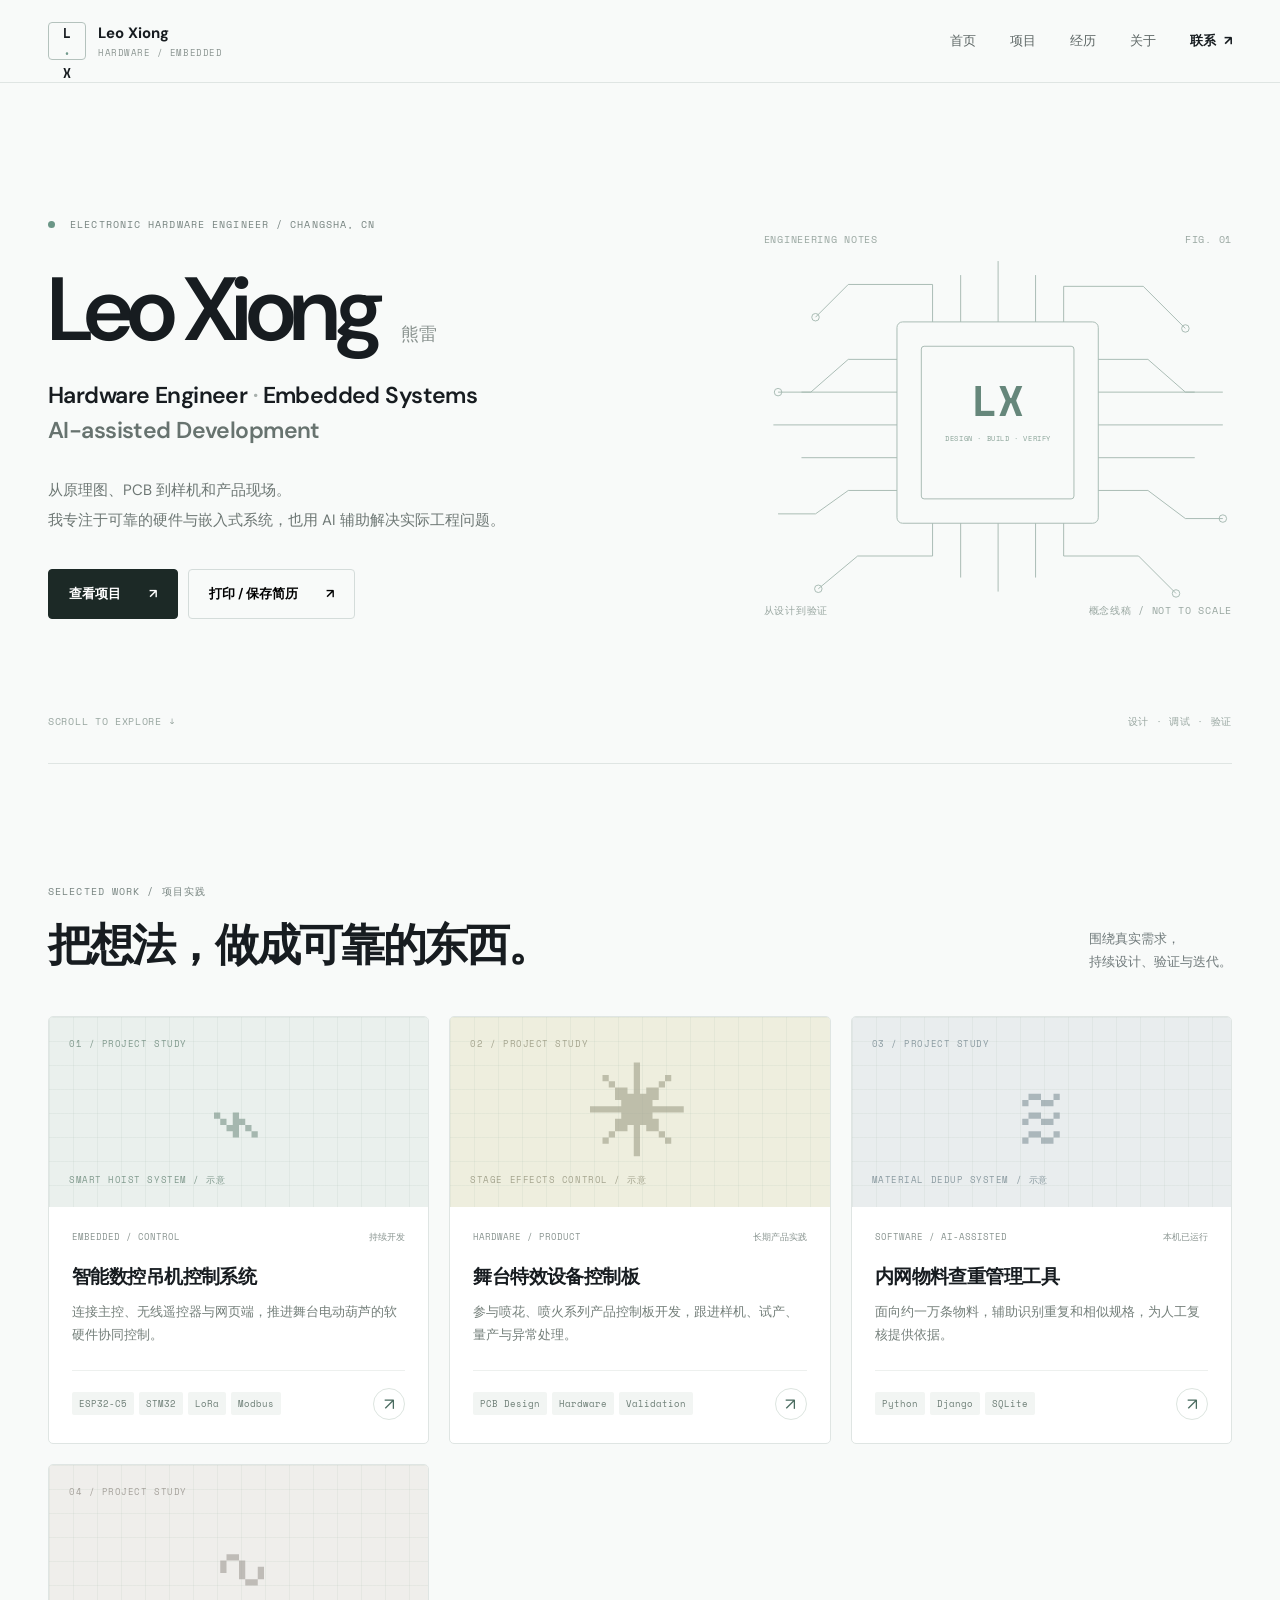
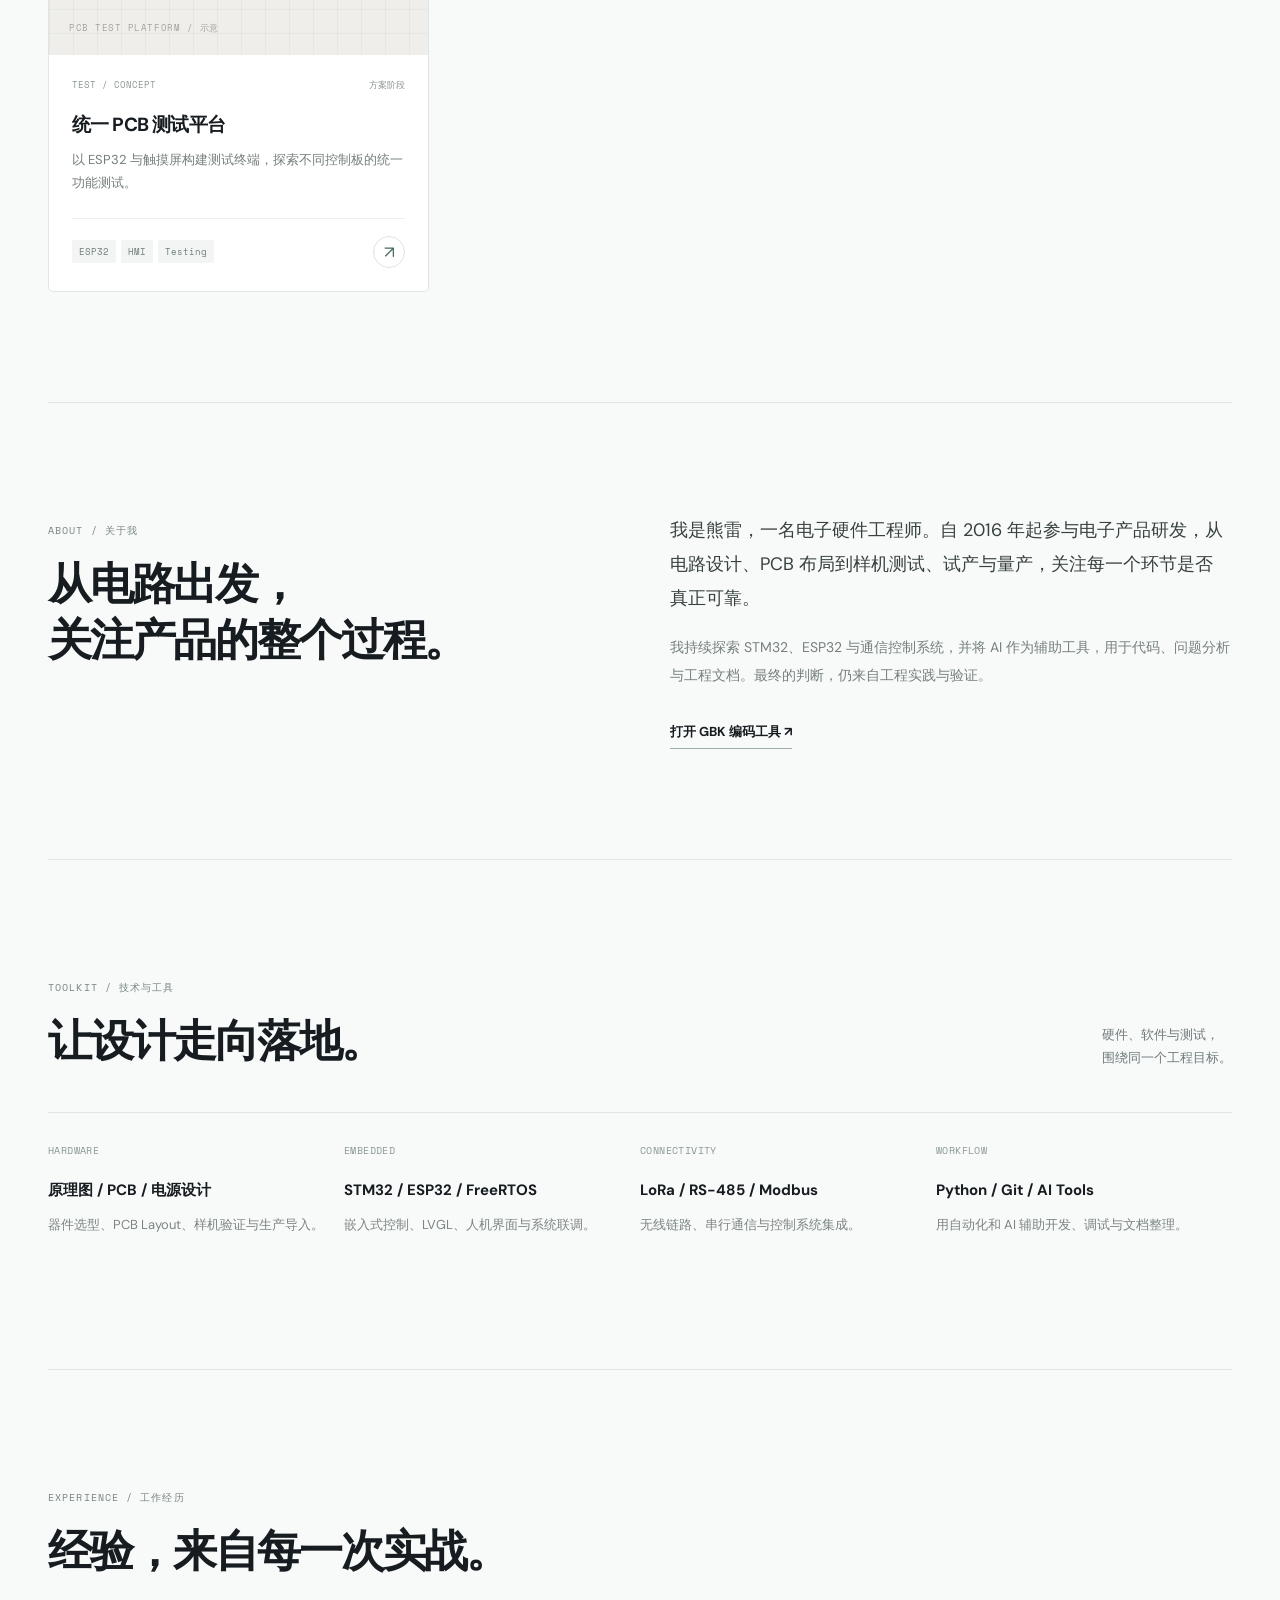
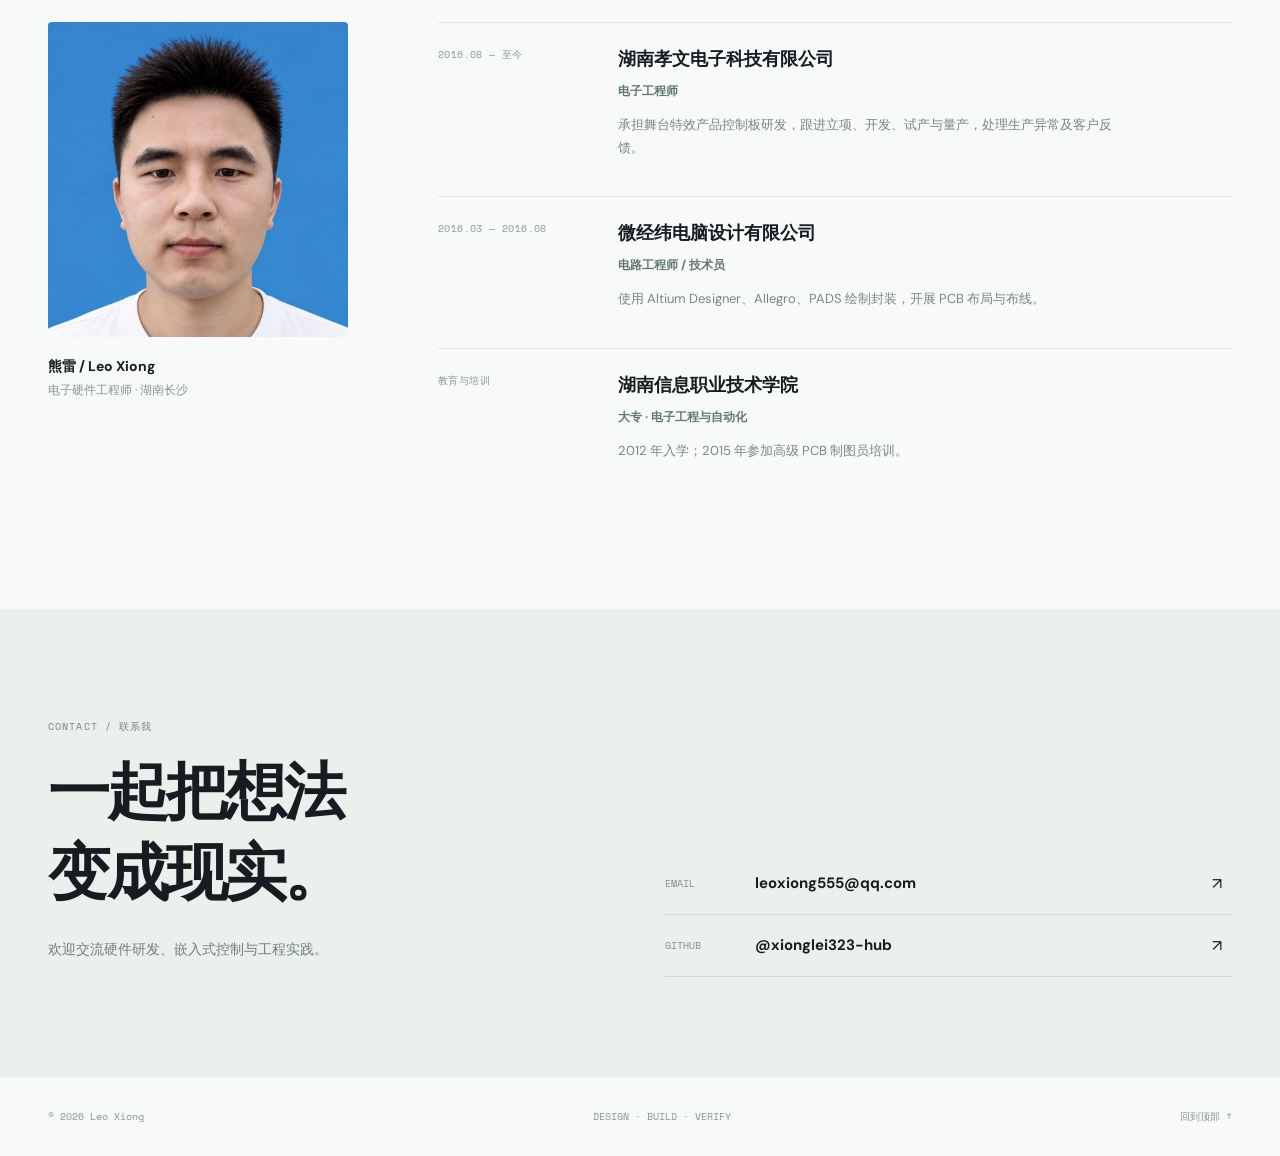
==== index.html @ 69bbe5d4 "Add files via upload 个人主页V2版" ====
<!doctype html>
<html lang="zh-CN"><head><meta charset="utf-8"><meta name="viewport" content="width=device-width, initial-scale=1"><meta name="description" content="熊雷 Leo Xiong，电子硬件与嵌入式工程师的个人主页。"><link rel="icon" href="assets/favicon.svg"><link rel="stylesheet" href="assets/style.css"><script src="assets/data.js" defer></script><script src="assets/app.js" defer></script><title>Leo Xiong · Hardware & Embedded</title></head>
<body><a class="skip" href="#main">跳到主要内容</a>
<header class="header"><div class="wrap header-inner"><a href="#home" class="brand"><span class="brand-mark">L<span>·</span>X</span><span>Leo Xiong<small>HARDWARE / EMBEDDED</small></span></a><button class="menu-toggle" aria-expanded="false" aria-controls="nav">菜单 <span>☰</span></button><nav id="nav" aria-label="主导航"><a href="#home">首页</a><a href="#projects">项目</a><a href="#experience">经历</a><a href="#about">关于</a><a href="#contact">联系 <span>↗</span></a></nav></div></header>
<main id="main"><section id="home" class="hero wrap"><div class="hero-copy"><div class="eyebrow"><span class="dot"></span> ELECTRONIC HARDWARE ENGINEER <span class="hero-location"> / CHANGSHA, CN</span></div><h1>Leo Xiong<span class="name-cn">熊雷</span></h1><p class="role">Hardware Engineer <span>·</span> Embedded Systems<br><span class="role-light">AI-assisted Development</span></p><p class="intro">从原理图、PCB 到样机和产品现场。<br>我专注于可靠的硬件与嵌入式系统，也用 AI 辅助解决实际工程问题。</p><div class="actions"><a class="button dark" href="#projects">查看项目 <span>↗</span></a><button class="button light" onclick="window.print()">打印 / 保存简历 <span>↗</span></button></div></div><div class="hero-art" aria-label="电路板工程线稿示意"><div class="art-label"><span>ENGINEERING NOTES</span><span>FIG. 01</span></div><svg viewBox="0 0 500 380" role="img" aria-label="芯片和电路走线的线稿"><g fill="none" stroke="currentColor" stroke-width="1"><rect x="142" y="80" width="215" height="215" rx="6"/><rect x="168" y="106" width="163" height="163" rx="3"/><path d="M180 80V40H90L55 75 M210 80V30 M250 80V15 M290 80V30 M320 80V42H405L450 87 M180 295V330H100L58 365 M210 295V353 M250 295V368 M290 295V353 M320 295V330H400L440 370 M142 120H90L50 155H15 M142 155H40 M142 190H10 M142 225H40 M142 260H90L55 285H15 M357 120H410L450 155H490 M357 155H460 M357 190H490 M357 225H460 M357 260H410L450 290H490"/><circle cx="55" cy="75" r="4"/><circle cx="450" cy="87" r="4"/><circle cx="58" cy="365" r="4"/><circle cx="440" cy="370" r="4"/><circle cx="15" cy="155" r="4"/><circle cx="490" cy="290" r="4"/></g><text x="250" y="181" text-anchor="middle" class="svg-title">LX</text><text x="250" y="207" text-anchor="middle" class="svg-sub">DESIGN · BUILD · VERIFY</text></svg><div class="art-caption"><span>从设计到验证</span><span>概念线稿 / NOT TO SCALE</span></div></div><div class="hero-foot"><span>SCROLL TO EXPLORE ↓</span><span>设计 · 调试 · 验证</span></div></section>
<div class="wrap"><section id="projects" class="section"><div class="section-top"><div><p class="eyebrow">SELECTED WORK / 项目实践</p><h2>把想法，做成可靠的东西。</h2></div><p>围绕真实需求，<br>持续设计、验证与迭代。</p></div><div id="projects-grid" class="projects-grid"></div></section>
<section id="about" class="section about"><div><p class="eyebrow">ABOUT / 关于我</p><h2>从电路出发，<br>关注产品的整个过程。</h2></div><div class="about-copy"><p class="lead">我是熊雷，一名电子硬件工程师。自 2016 年起参与电子产品研发，从电路设计、PCB 布局到样机测试、试产与量产，关注每一个环节是否真正可靠。</p><p>我持续探索 STM32、ESP32 与通信控制系统，并将 AI 作为辅助工具，用于代码、问题分析与工程文档。最终的判断，仍来自工程实践与验证。</p><a href="tools/gbk/" class="text-link">打开 GBK 编码工具 <span>↗</span></a></div></section>
<section class="section skills"><div class="section-top"><div><p class="eyebrow">TOOLKIT / 技术与工具</p><h2>让设计走向落地。</h2></div><p>硬件、软件与测试，<br>围绕同一个工程目标。</p></div><div id="skills-list" class="skills-list"></div></section>
<section id="experience" class="section experience"><div class="section-top"><div><p class="eyebrow">EXPERIENCE / 工作经历</p><h2>经验，来自每一次实战。</h2></div></div><div class="experience-layout"><div class="portrait"><img src="assets/leo-xiong.jpg" alt="熊雷的个人照片" loading="lazy"><div><strong>熊雷 / Leo Xiong</strong><span>电子硬件工程师 · 湖南长沙</span></div></div><div id="timeline" class="timeline"></div></div></section></div>
<section id="contact" class="contact"><div class="wrap contact-inner"><div><p class="eyebrow">CONTACT / 联系我</p><h2>一起把想法<br>变成现实。</h2><p>欢迎交流硬件研发、嵌入式控制与工程实践。</p></div><div class="contact-links"><a href="mailto:leoxiong555@qq.com"><span>EMAIL</span><strong>leoxiong555@qq.com</strong><b>↗</b></a><a href="https://github.com/xionglei323-hub"><span>GITHUB</span><strong>@xionglei323-hub</strong><b>↗</b></a></div></div></section></main><footer class="wrap footer"><span>© <span id="year">2026</span> Leo Xiong</span><span>DESIGN · BUILD · VERIFY</span><a href="#home">回到顶部 ↑</a></footer>
<dialog id="project-dialog" aria-labelledby="dialog-title"><div class="dialog-head"><span class="eyebrow">PROJECT NOTES / 项目笔记</span><button id="close-dialog" aria-label="关闭项目详情">×</button></div><h2 id="dialog-title"></h2><p id="dialog-meta"></p><div id="dialog-content"></div><a href="#contact" id="dialog-contact" class="text-link">联系我交流 ↗</a></dialog></body></html>
---- assets/style.css ----
@import url('https://fonts.googleapis.com/css2?family=DM+Sans:wght@400;500;600;700&family=Space+Mono:wght@400;700&display=swap');
:root{--ink:#171c20;--muted:#707a7b;--line:#dfe5e3;--paper:#f8faf9;--accent:#476c64;--sans:'DM Sans','Microsoft YaHei',sans-serif;--mono:'Space Mono',monospace}*{box-sizing:border-box}html{scroll-behavior:smooth;scroll-padding-top:90px}body{margin:0;background:var(--paper);color:var(--ink);font-family:var(--sans);-webkit-font-smoothing:antialiased}a{color:inherit;text-decoration:none}button{font:inherit;cursor:pointer}button:focus-visible,a:focus-visible{outline:3px solid #779f93;outline-offset:4px}.wrap{width:min(1280px,calc(100% - 96px));margin:auto}.skip{position:absolute;top:-100px;background:#111;color:white;padding:12px;z-index:20}.skip:focus{top:0}.header{position:sticky;top:0;z-index:10;background:rgba(248,250,249,.92);backdrop-filter:blur(16px);border-bottom:1px solid var(--line)}.header-inner{height:82px;display:flex;align-items:center;justify-content:space-between}.brand{display:flex;gap:12px;align-items:center;font-size:15px;font-weight:700}.brand-mark{display:grid;place-items:center;width:38px;height:38px;border:1px solid #b4c2bd;border-radius:4px;font:700 13px var(--mono)}.brand-mark span{color:#729a8d}.brand small{display:block;color:#8c9692;font:9px var(--mono);letter-spacing:.06em;margin-top:3px}nav{display:flex;align-items:center;gap:34px;font-size:13px;color:#5e6766}nav a:hover,.text-link:hover{color:var(--accent)}nav a:last-child{color:var(--ink);font-weight:700}nav a span{margin-left:5px}.menu-toggle{display:none}.hero{min-height:680px;display:grid;grid-template-columns:1.15fr .85fr;align-items:center;position:relative;padding:100px 0 110px}.eyebrow{font:10px var(--mono);letter-spacing:.11em;color:#778480}.dot{display:inline-block;width:7px;height:7px;border-radius:100%;background:#6b9687;margin-right:8px}.hero h1{font-size:clamp(58px,7vw,102px);line-height:1;letter-spacing:-.065em;margin:33px 0 23px;font-weight:600}.name-cn{font-size:18px;letter-spacing:0;margin-left:22px;color:#89928f;font-weight:400}.role{font-size:clamp(17px,1.8vw,23px);line-height:1.55;font-weight:600;letter-spacing:-.025em}.role span{color:#a8b0ad}.role .role-light{color:#67736f}.intro{font-size:15px;line-height:2;color:#6d7774;margin:26px 0 34px}.actions{display:flex;gap:10px}.button{height:50px;border:1px solid #d4dcda;border-radius:4px;padding:0 20px;display:inline-flex;align-items:center;gap:28px;font-weight:600;font-size:13px;background:transparent;transition:transform .2s}.button:hover{transform:translateY(-2px)}.button.dark{background:#1c2926;color:#fff;border-color:#1c2926}.hero-art{color:#a6b9b1;padding:24px 0 10px 35px}.hero-art svg{width:100%;display:block}.svg-title{font:700 45px var(--mono);fill:#66877b}.svg-sub{font:8px var(--mono);fill:#8da69b;letter-spacing:.08em}.art-label,.art-caption,.hero-foot{display:flex;justify-content:space-between;font:10px var(--mono);color:#98a6a0;letter-spacing:.07em}.hero-foot{position:absolute;bottom:34px;left:0;right:0}.section{padding:110px 0;border-top:1px solid var(--line)}.section-top{display:flex;justify-content:space-between;align-items:end;margin-bottom:42px}.section-top>p{font-size:13px;line-height:1.8;color:var(--muted);margin:0}h2{font-size:clamp(30px,3.4vw,44px);line-height:1.3;letter-spacing:-.05em;margin:18px 0 0;font-weight:600}.projects-grid{display:grid;grid-template-columns:repeat(3,1fr);gap:20px}.project{border:1px solid var(--line);background:#fff;border-radius:5px;overflow:hidden;transition:transform .2s,border-color .2s}.project:hover{transform:translateY(-4px);border-color:#aabdb5}.project-visual{height:190px;background:#eaf0ed;position:relative;padding:20px;color:#819a8e;overflow:hidden}.project-visual:before{content:'';position:absolute;inset:0;background-image:linear-gradient(#afc2b529 1px,transparent 1px),linear-gradient(90deg,#afc2b529 1px,transparent 1px);background-size:24px 24px}.project-visual.stage{background:#eeeede;color:#a5a58f}.project-visual.software{background:#e9edee;color:#8b9ba1}.project-visual.testing{background:#efeeeb;color:#a6a29c}.visual-index,.visual-type{position:absolute;font:9px var(--mono);letter-spacing:.06em}.visual-type{bottom:20px}.visual-symbol{position:absolute;inset:0;display:grid;place-items:center;font:100px var(--mono);opacity:.65}.project-info{padding:23px}.project-meta{display:flex;justify-content:space-between;gap:10px;color:#8a9591;font:9px var(--mono)}.project h3{font-size:19px;letter-spacing:-.03em;margin:20px 0 10px}.project p{font-size:13px;color:#747f7a;line-height:1.8;min-height:48px;margin:0}.project-bottom{border-top:1px solid #edf0ee;margin-top:22px;padding-top:17px;display:flex;justify-content:space-between;align-items:center}.tags{display:flex;flex-wrap:wrap;gap:5px}.tags span{font:9px var(--mono);padding:5px 7px;background:#f2f5f3;color:#6d7e76;border-radius:2px}.project-open{border:1px solid #dde5e0;background:#fff;width:32px;height:32px;border-radius:50%;font-size:17px;color:#4a6b5f}.about{display:grid;grid-template-columns:1fr 1fr;gap:60px}.about-copy{max-width:560px}.about-copy p{font-size:14px;line-height:2;color:#75807b}.about-copy .lead{font-size:18px;line-height:1.9;color:#37413d;margin-top:0}.text-link{display:inline-block;margin-top:20px;font-weight:700;font-size:13px;border-bottom:1px solid #9db0a6;padding-bottom:7px}.skills-list{display:grid;grid-template-columns:repeat(4,1fr);border-top:1px solid var(--line)}.skills-list article{padding:25px 20px 10px 0}.skills-list article>span,.timeline article>span{font:10px var(--mono);color:#8a9990;letter-spacing:.04em}.skills-list h3{font-size:15px;margin:21px 0 12px}.skills-list p,.timeline p{font-size:13px;line-height:1.8;color:#7b8581}.experience-layout{display:grid;grid-template-columns:300px 1fr;gap:90px}.portrait img{width:100%;aspect-ratio:4/4.2;object-fit:cover;object-position:center 25%;filter:saturate(.7);border-radius:4px}.portrait div{padding-top:15px;display:flex;flex-direction:column;gap:6px}.portrait strong{font-size:14px}.portrait span{font-size:12px;color:#89938f}.timeline article{display:grid;grid-template-columns:160px 1fr;gap:20px;border-top:1px solid var(--line);padding:24px 0}.timeline h3{margin:0 0 8px;font-size:18px}.timeline strong{font-size:12px;color:#62796d}.timeline p{max-width:500px}.contact{background:#eaf0ec;padding:100px 0}.contact-inner{display:grid;grid-template-columns:1fr 1fr;align-items:end;gap:50px}.contact h2{font-size:clamp(42px,5vw,62px)}.contact p:not(.eyebrow){color:#728079;font-size:14px;line-height:1.8;margin-top:24px}.contact-links a{padding:20px 0;border-bottom:1px solid #cddbd3;display:grid;grid-template-columns:90px 1fr 20px;align-items:center}.contact-links span{font:10px var(--mono);color:#81938a}.contact-links strong{font-size:15px}.contact-links b{font-weight:400}.footer{display:flex;justify-content:space-between;gap:20px;padding:32px 0;color:#89948f;font:10px var(--mono)}dialog{width:min(560px,calc(100% - 32px));max-height:85vh;border:1px solid var(--line);border-radius:5px;padding:35px;background:#f8faf9;color:var(--ink)}dialog::backdrop{background:#12201bcc}dialog h2{font-size:30px}dialog h3{font-size:15px;margin:28px 0 8px}dialog p{color:#6c7772;font-size:14px;line-height:1.9}dialog #dialog-meta{font:11px var(--mono);margin-top:12px}.dialog-head{display:flex;justify-content:space-between;align-items:center}.dialog-head button{background:none;border:0;font-size:30px;color:#738079}
@media(max-width:900px){.wrap{width:calc(100% - 56px)}.projects-grid{grid-template-columns:repeat(2,1fr)}.hero{min-height:600px}.skills-list{grid-template-columns:repeat(2,1fr)}.experience-layout{grid-template-columns:230px 1fr;gap:45px}.timeline article{grid-template-columns:1fr;gap:10px}}
@media(max-width:600px){.wrap{width:calc(100% - 36px)}.header-inner{height:68px}.menu-toggle{display:block;border:0;background:none;font-size:12px;color:#4f5f58}.menu-toggle span{margin-left:7px;font-size:18px}nav{display:none;position:absolute;top:68px;left:0;right:0;background:#f8faf9;padding:12px 18px 22px;border-bottom:1px solid var(--line);flex-direction:column;align-items:stretch;gap:0}nav.open{display:flex}nav a{padding:13px 0;border-bottom:1px solid #e9eeeb}.hero{display:flex;flex-direction:column;align-items:stretch;min-height:0;padding:74px 0 75px}.hero h1{font-size:59px;margin-top:25px}.name-cn{font-size:16px;margin-left:12px}.hero-location{display:none}.role{font-size:16px}.intro{font-size:14px}.hero-art{width:76%;margin:30px auto 0;padding:0}.hero-foot{bottom:24px;font-size:8px}.section{padding:75px 0}.section-top{display:block;margin-bottom:30px}.section-top>p{margin-top:16px}.projects-grid{grid-template-columns:1fr;gap:14px}.project-visual{height:180px}.about{grid-template-columns:1fr;gap:25px}.about-copy .lead{font-size:16px}.skills-list{gap:0 18px}.skills-list h3{line-height:1.5}.experience-layout{grid-template-columns:1fr;gap:35px}.portrait{display:flex;gap:18px;align-items:center}.portrait img{width:96px;height:112px;aspect-ratio:auto}.portrait div{padding:0}.timeline article{grid-template-columns:1fr}.contact{padding:75px 0}.contact-inner{grid-template-columns:1fr;gap:25px}.contact-links a{grid-template-columns:70px 1fr 20px}.contact-links strong{font-size:13px}.footer{font-size:9px}.footer span:nth-child(2){display:none}}
@media(prefers-reduced-motion:reduce){*,*:before,*:after{scroll-behavior:auto!important;transition:none!important}}
@media print{.header,.hero-art,.hero-foot,.actions,.project-open,.contact-links b,.footer a{display:none!important}.wrap{width:100%}.hero{display:block;min-height:0;padding:20px 0}.section{padding:25px 0}.projects-grid{grid-template-columns:repeat(2,1fr)}.project,.timeline article{break-inside:avoid}.project-visual{height:70px}.visual-symbol{font-size:40px}.contact{padding:25px 0}.experience-layout{gap:20px}.portrait img{max-width:130px}.contact-inner{display:block}}
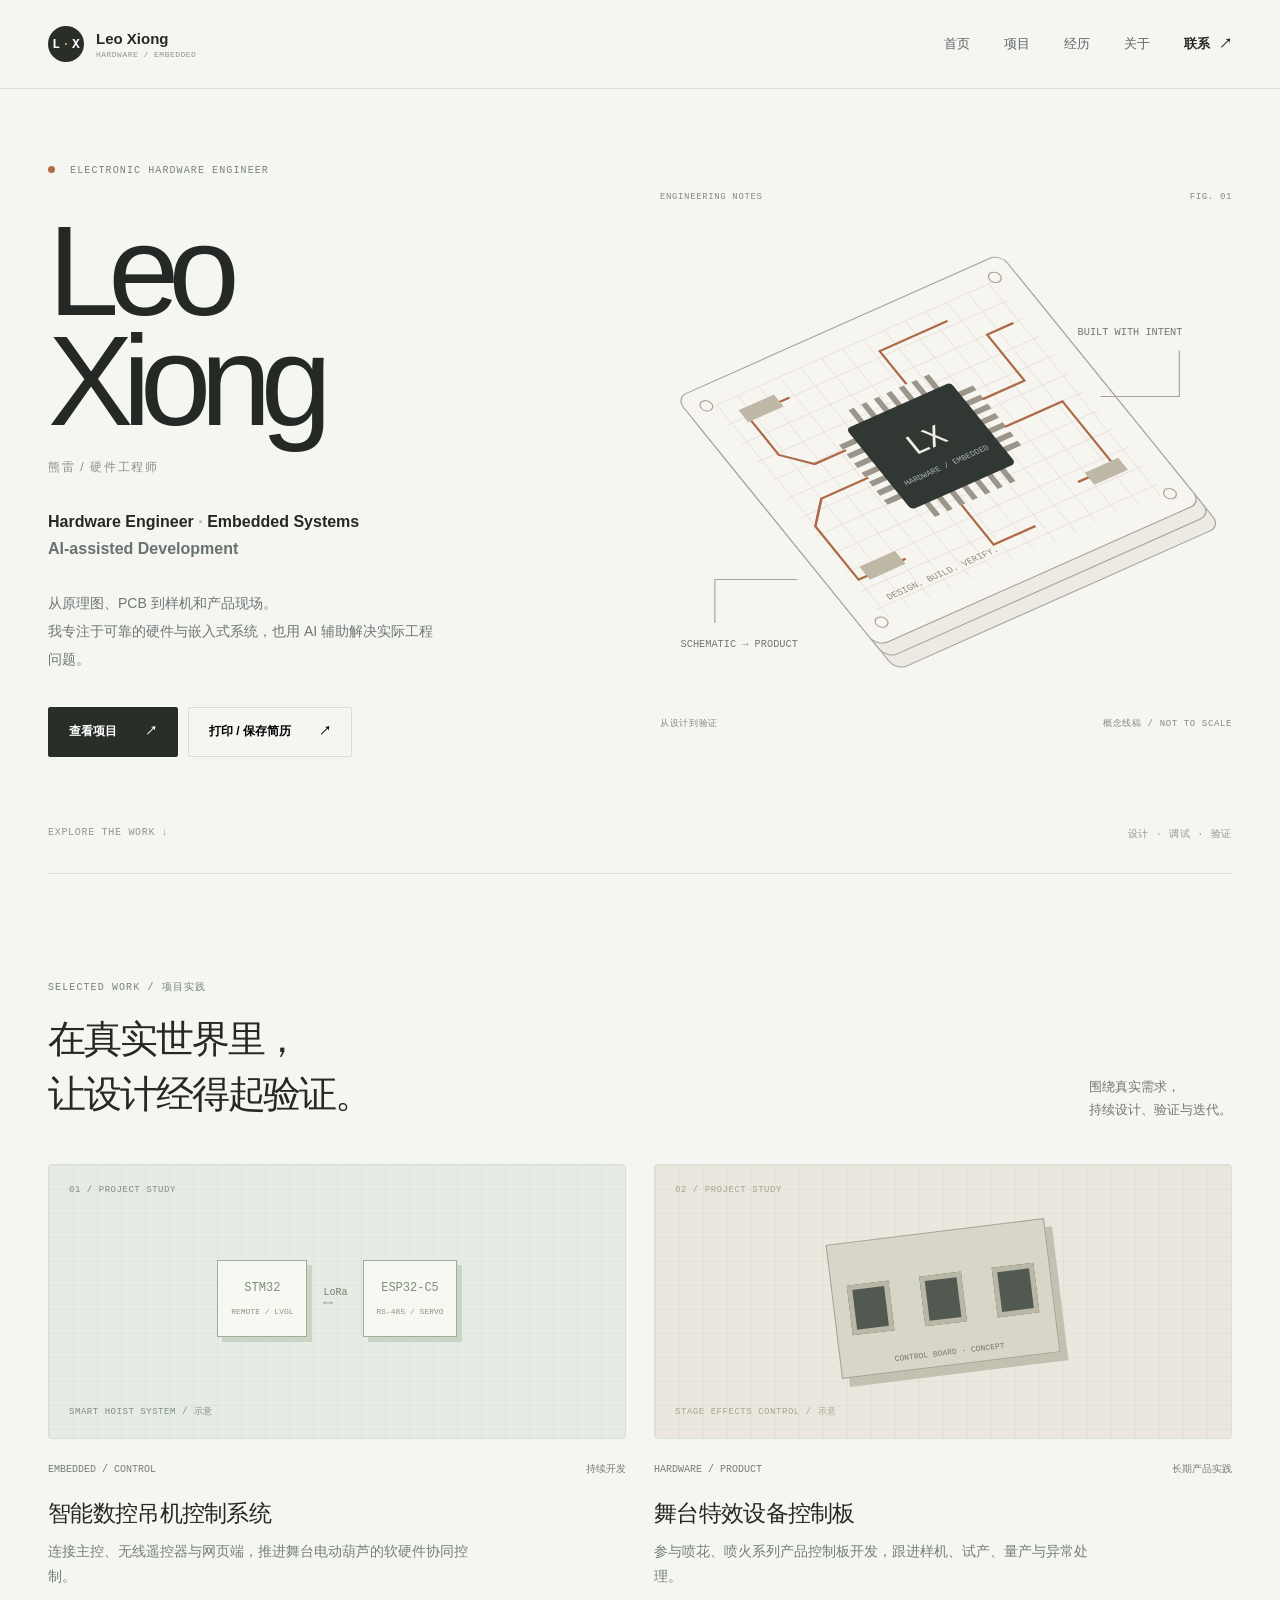
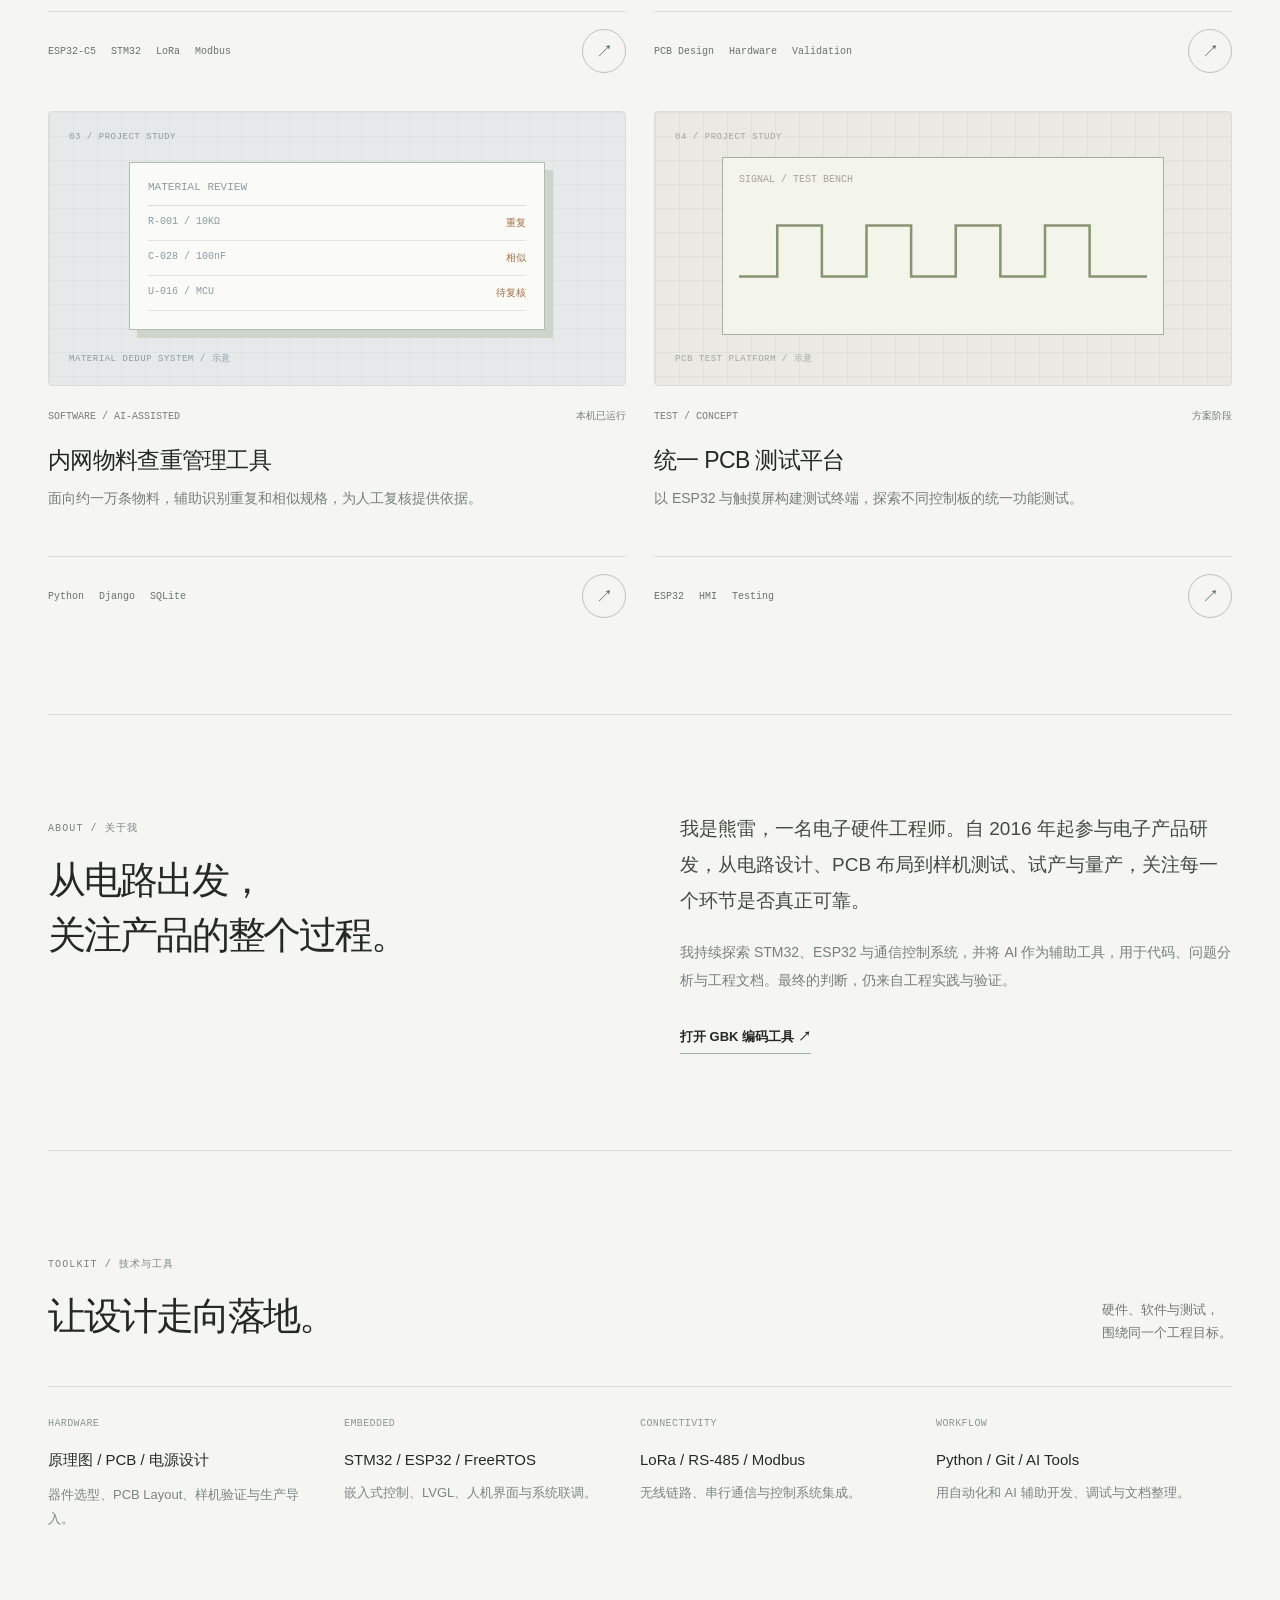
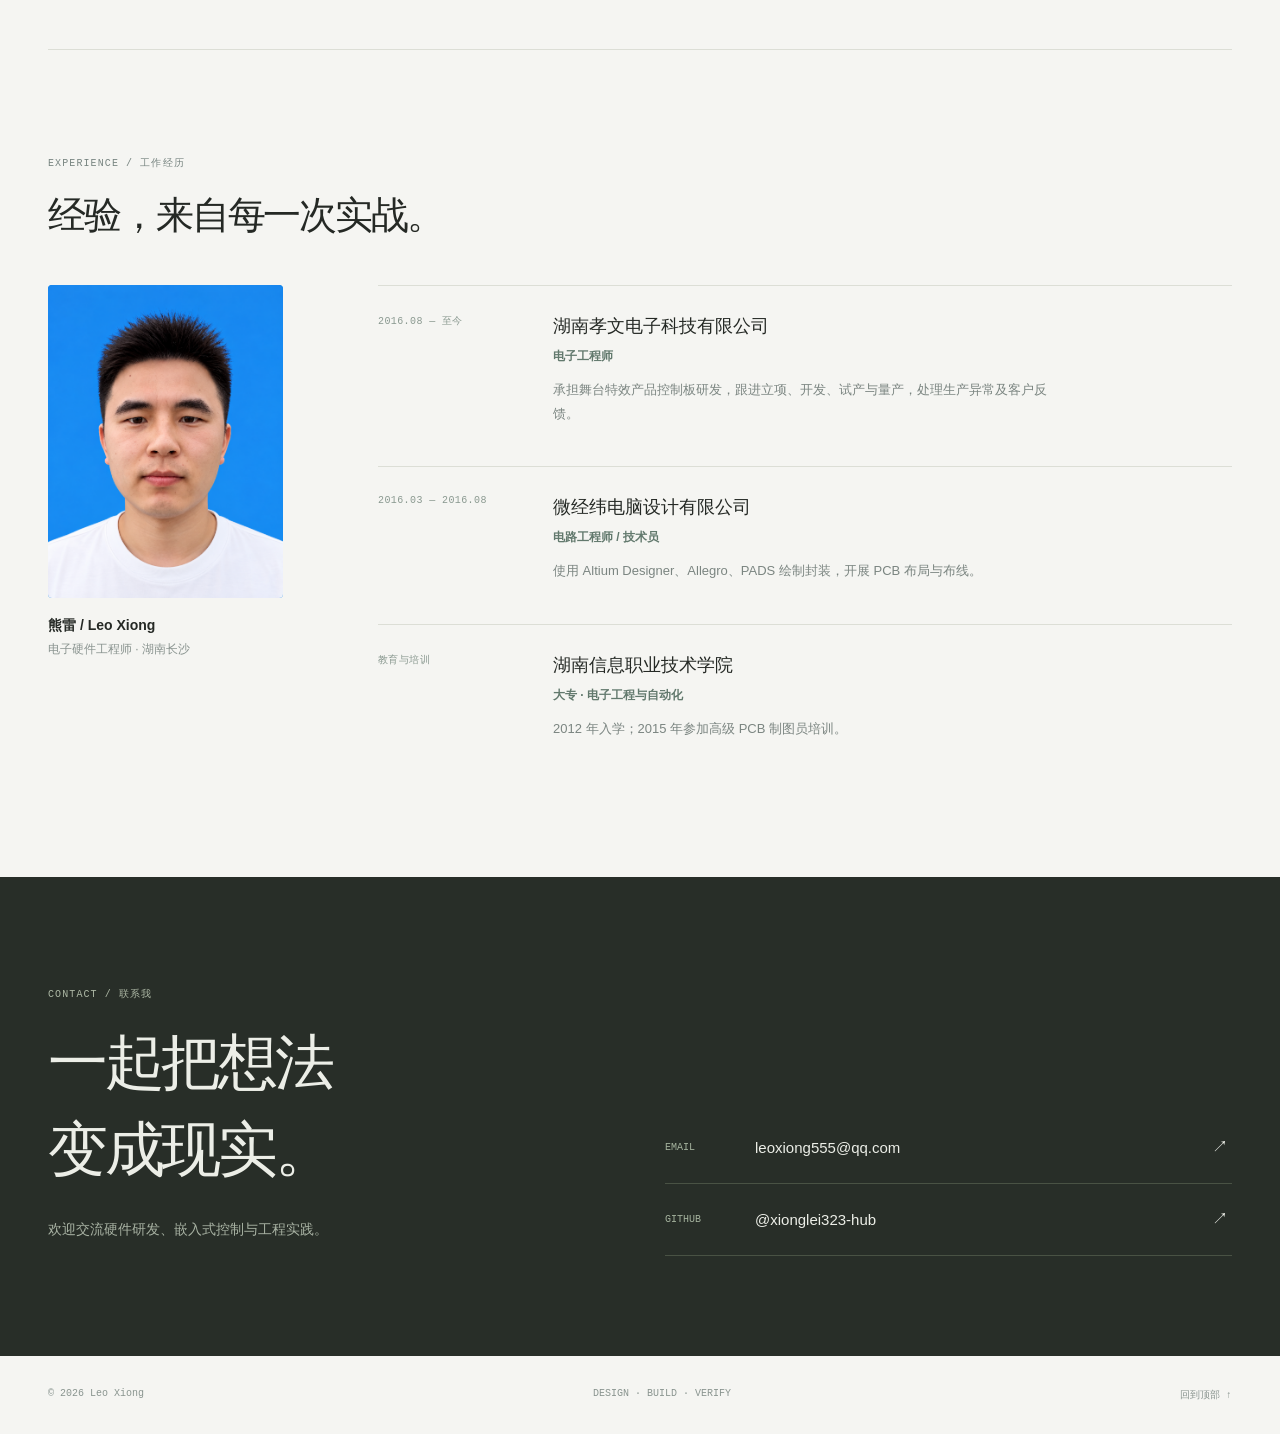
==== commit ca86614f: "Add files via upload 熊的个人主页V3版" ====
--- a/index.html
+++ b/index.html
@@ -1,11 +1,11 @@
-<!doctype html>
-<html lang="zh-CN"><head><meta charset="utf-8"><meta name="viewport" content="width=device-width, initial-scale=1"><meta name="description" content="熊雷 Leo Xiong，电子硬件与嵌入式工程师的个人主页。"><link rel="icon" href="assets/favicon.svg"><link rel="stylesheet" href="assets/style.css"><script src="assets/data.js" defer></script><script src="assets/app.js" defer></script><title>Leo Xiong · Hardware & Embedded</title></head>
-<body><a class="skip" href="#main">跳到主要内容</a>
-<header class="header"><div class="wrap header-inner"><a href="#home" class="brand"><span class="brand-mark">L<span>·</span>X</span><span>Leo Xiong<small>HARDWARE / EMBEDDED</small></span></a><button class="menu-toggle" aria-expanded="false" aria-controls="nav">菜单 <span>☰</span></button><nav id="nav" aria-label="主导航"><a href="#home">首页</a><a href="#projects">项目</a><a href="#experience">经历</a><a href="#about">关于</a><a href="#contact">联系 <span>↗</span></a></nav></div></header>
-<main id="main"><section id="home" class="hero wrap"><div class="hero-copy"><div class="eyebrow"><span class="dot"></span> ELECTRONIC HARDWARE ENGINEER <span class="hero-location"> / CHANGSHA, CN</span></div><h1>Leo Xiong<span class="name-cn">熊雷</span></h1><p class="role">Hardware Engineer <span>·</span> Embedded Systems<br><span class="role-light">AI-assisted Development</span></p><p class="intro">从原理图、PCB 到样机和产品现场。<br>我专注于可靠的硬件与嵌入式系统，也用 AI 辅助解决实际工程问题。</p><div class="actions"><a class="button dark" href="#projects">查看项目 <span>↗</span></a><button class="button light" onclick="window.print()">打印 / 保存简历 <span>↗</span></button></div></div><div class="hero-art" aria-label="电路板工程线稿示意"><div class="art-label"><span>ENGINEERING NOTES</span><span>FIG. 01</span></div><svg viewBox="0 0 500 380" role="img" aria-label="芯片和电路走线的线稿"><g fill="none" stroke="currentColor" stroke-width="1"><rect x="142" y="80" width="215" height="215" rx="6"/><rect x="168" y="106" width="163" height="163" rx="3"/><path d="M180 80V40H90L55 75 M210 80V30 M250 80V15 M290 80V30 M320 80V42H405L450 87 M180 295V330H100L58 365 M210 295V353 M250 295V368 M290 295V353 M320 295V330H400L440 370 M142 120H90L50 155H15 M142 155H40 M142 190H10 M142 225H40 M142 260H90L55 285H15 M357 120H410L450 155H490 M357 155H460 M357 190H490 M357 225H460 M357 260H410L450 290H490"/><circle cx="55" cy="75" r="4"/><circle cx="450" cy="87" r="4"/><circle cx="58" cy="365" r="4"/><circle cx="440" cy="370" r="4"/><circle cx="15" cy="155" r="4"/><circle cx="490" cy="290" r="4"/></g><text x="250" y="181" text-anchor="middle" class="svg-title">LX</text><text x="250" y="207" text-anchor="middle" class="svg-sub">DESIGN · BUILD · VERIFY</text></svg><div class="art-caption"><span>从设计到验证</span><span>概念线稿 / NOT TO SCALE</span></div></div><div class="hero-foot"><span>SCROLL TO EXPLORE ↓</span><span>设计 · 调试 · 验证</span></div></section>
-<div class="wrap"><section id="projects" class="section"><div class="section-top"><div><p class="eyebrow">SELECTED WORK / 项目实践</p><h2>把想法，做成可靠的东西。</h2></div><p>围绕真实需求，<br>持续设计、验证与迭代。</p></div><div id="projects-grid" class="projects-grid"></div></section>
-<section id="about" class="section about"><div><p class="eyebrow">ABOUT / 关于我</p><h2>从电路出发，<br>关注产品的整个过程。</h2></div><div class="about-copy"><p class="lead">我是熊雷，一名电子硬件工程师。自 2016 年起参与电子产品研发，从电路设计、PCB 布局到样机测试、试产与量产，关注每一个环节是否真正可靠。</p><p>我持续探索 STM32、ESP32 与通信控制系统，并将 AI 作为辅助工具，用于代码、问题分析与工程文档。最终的判断，仍来自工程实践与验证。</p><a href="tools/gbk/" class="text-link">打开 GBK 编码工具 <span>↗</span></a></div></section>
-<section class="section skills"><div class="section-top"><div><p class="eyebrow">TOOLKIT / 技术与工具</p><h2>让设计走向落地。</h2></div><p>硬件、软件与测试，<br>围绕同一个工程目标。</p></div><div id="skills-list" class="skills-list"></div></section>
-<section id="experience" class="section experience"><div class="section-top"><div><p class="eyebrow">EXPERIENCE / 工作经历</p><h2>经验，来自每一次实战。</h2></div></div><div class="experience-layout"><div class="portrait"><img src="assets/leo-xiong.jpg" alt="熊雷的个人照片" loading="lazy"><div><strong>熊雷 / Leo Xiong</strong><span>电子硬件工程师 · 湖南长沙</span></div></div><div id="timeline" class="timeline"></div></div></section></div>
-<section id="contact" class="contact"><div class="wrap contact-inner"><div><p class="eyebrow">CONTACT / 联系我</p><h2>一起把想法<br>变成现实。</h2><p>欢迎交流硬件研发、嵌入式控制与工程实践。</p></div><div class="contact-links"><a href="mailto:leoxiong555@qq.com"><span>EMAIL</span><strong>leoxiong555@qq.com</strong><b>↗</b></a><a href="https://github.com/xionglei323-hub"><span>GITHUB</span><strong>@xionglei323-hub</strong><b>↗</b></a></div></div></section></main><footer class="wrap footer"><span>© <span id="year">2026</span> Leo Xiong</span><span>DESIGN · BUILD · VERIFY</span><a href="#home">回到顶部 ↑</a></footer>
-<dialog id="project-dialog" aria-labelledby="dialog-title"><div class="dialog-head"><span class="eyebrow">PROJECT NOTES / 项目笔记</span><button id="close-dialog" aria-label="关闭项目详情">×</button></div><h2 id="dialog-title"></h2><p id="dialog-meta"></p><div id="dialog-content"></div><a href="#contact" id="dialog-contact" class="text-link">联系我交流 ↗</a></dialog></body></html>
+<!doctype html>
+<html lang="zh-CN"><head><meta charset="utf-8"><meta name="viewport" content="width=device-width, initial-scale=1"><meta name="description" content="熊雷 Leo Xiong，电子硬件与嵌入式工程师的个人主页。"><link rel="icon" href="assets/favicon.svg"><link rel="stylesheet" href="assets/style.css?v=3-responsive-3"><script src="assets/data.js" defer></script><script src="assets/app.js?v=3-responsive-3" defer></script><title>Leo Xiong · Hardware & Embedded</title></head>
+<body><a class="skip" href="#main">跳到主要内容</a>
+<header class="header"><div class="wrap header-inner"><a href="#home" class="brand"><span class="brand-mark">L<span>·</span>X</span><span>Leo Xiong<small>HARDWARE / EMBEDDED</small></span></a><button class="menu-toggle" aria-expanded="false" aria-controls="nav">菜单 <span>☰</span></button><nav id="nav" aria-label="主导航"><a href="#home">首页</a><a href="#projects">项目</a><a href="#experience">经历</a><a href="#about">关于</a><a href="#contact">联系 <span>↗</span></a></nav></div></header>
+<main id="main"><section id="home" class="hero wrap"><div class="hero-copy"><div class="eyebrow"><span class="dot"></span> ELECTRONIC HARDWARE ENGINEER <span class="hero-location"> / CHANGSHA, CN</span></div><h1>Leo<br>Xiong<span class="name-cn">熊雷 / 硬件工程师</span></h1><p class="role">Hardware Engineer <span>·</span> Embedded Systems<br><span class="role-light">AI-assisted Development</span></p><p class="intro">从原理图、PCB 到样机和产品现场。<br>我专注于可靠的硬件与嵌入式系统，也用 AI 辅助解决实际工程问题。</p><div class="actions"><a class="button dark" href="#projects">查看项目 <span>↗</span></a><button class="button light" onclick="window.print()">打印 / 保存简历 <span>↗</span></button></div></div><div class="hero-art" aria-label="电路板工程线稿示意"><div class="art-label"><span>ENGINEERING NOTES</span><span>FIG. 01</span></div><svg viewBox="0 0 500 450" role="img" aria-label="电路板结构与芯片工程示意"><g transform="translate(250 225) rotate(-24) skewX(15) translate(-250 -225)"><rect x="95" y="106" width="310" height="270" rx="10" fill="#edeae4" stroke="#a9a59c"/><rect x="95" y="93" width="310" height="270" rx="10" fill="#edeae4" stroke="#a9a59c"/><rect x="95" y="80" width="310" height="270" rx="10" fill="#f7f5f0" stroke="#a9a59c"/><path d="M120 100V330" stroke="#e1ded6" stroke-width=".6"/><path d="M140 100V330" stroke="#e1ded6" stroke-width=".6"/><path d="M160 100V330" stroke="#e1ded6" stroke-width=".6"/><path d="M180 100V330" stroke="#e1ded6" stroke-width=".6"/><path d="M200 100V330" stroke="#e1ded6" stroke-width=".6"/><path d="M220 100V330" stroke="#e1ded6" stroke-width=".6"/><path d="M240 100V330" stroke="#e1ded6" stroke-width=".6"/><path d="M260 100V330" stroke="#e1ded6" stroke-width=".6"/><path d="M280 100V330" stroke="#e1ded6" stroke-width=".6"/><path d="M300 100V330" stroke="#e1ded6" stroke-width=".6"/><path d="M320 100V330" stroke="#e1ded6" stroke-width=".6"/><path d="M340 100V330" stroke="#e1ded6" stroke-width=".6"/><path d="M360 100V330" stroke="#e1ded6" stroke-width=".6"/><path d="M380 100V330" stroke="#e1ded6" stroke-width=".6"/><path d="M115 100H385" stroke="#e1ded6" stroke-width=".6"/><path d="M115 120H385" stroke="#e1ded6" stroke-width=".6"/><path d="M115 140H385" stroke="#e1ded6" stroke-width=".6"/><path d="M115 160H385" stroke="#e1ded6" stroke-width=".6"/><path d="M115 180H385" stroke="#e1ded6" stroke-width=".6"/><path d="M115 200H385" stroke="#e1ded6" stroke-width=".6"/><path d="M115 220H385" stroke="#e1ded6" stroke-width=".6"/><path d="M115 240H385" stroke="#e1ded6" stroke-width=".6"/><path d="M115 260H385" stroke="#e1ded6" stroke-width=".6"/><path d="M115 280H385" stroke="#e1ded6" stroke-width=".6"/><path d="M115 300H385" stroke="#e1ded6" stroke-width=".6"/><path d="M115 320H385" stroke="#e1ded6" stroke-width=".6"/><circle cx="112" cy="97" r="5" fill="none" stroke="#aaa499"/><circle cx="388" cy="97" r="5" fill="none" stroke="#aaa499"/><circle cx="112" cy="332" r="5" fill="none" stroke="#aaa499"/><circle cx="388" cy="332" r="5" fill="none" stroke="#aaa499"/><path d="M212 168V151 M212 250V267" stroke="#9b958a" stroke-width="5"/><path d="M200 178H183 M294 178H311" stroke="#9b958a" stroke-width="5"/><path d="M224 168V151 M224 250V267" stroke="#9b958a" stroke-width="5"/><path d="M200 188H183 M294 188H311" stroke="#9b958a" stroke-width="5"/><path d="M236 168V151 M236 250V267" stroke="#9b958a" stroke-width="5"/><path d="M200 198H183 M294 198H311" stroke="#9b958a" stroke-width="5"/><path d="M248 168V151 M248 250V267" stroke="#9b958a" stroke-width="5"/><path d="M200 208H183 M294 208H311" stroke="#9b958a" stroke-width="5"/><path d="M260 168V151 M260 250V267" stroke="#9b958a" stroke-width="5"/><path d="M200 218H183 M294 218H311" stroke="#9b958a" stroke-width="5"/><path d="M272 168V151 M272 250V267" stroke="#9b958a" stroke-width="5"/><path d="M200 228H183 M294 228H311" stroke="#9b958a" stroke-width="5"/><path d="M284 168V151 M284 250V267" stroke="#9b958a" stroke-width="5"/><path d="M200 238H183 M294 238H311" stroke="#9b958a" stroke-width="5"/><path d="M185 182H155L135 162V120H175 M185 212H140L120 232V290H165 M310 190H350V140H375 M310 220H365V290H330 M235 267V310H275 M265 151V115H330" stroke="#ad6a46" stroke-width="2" fill="none"/><rect x="197" y="165" width="100" height="88" rx="4" fill="#313834"/><text x="247" y="211" text-anchor="middle" fill="#f1eee8" font-size="27" font-family="monospace">LX</text><text x="247" y="232" text-anchor="middle" fill="#a8b3ac" font-size="7" font-family="monospace">HARDWARE / EMBEDDED</text><g fill="#c0b8a7"><rect x="132" y="112" width="34" height="13"/><rect x="340" y="285" width="32" height="13"/><rect x="128" y="280" width="34" height="14"/></g><text x="130" y="317" fill="#938b7c" font-size="8" font-family="monospace">DESIGN. BUILD. VERIFY.</text></g><path d="M385 170H454V130 M120 330H48V368" stroke="#a6a299" fill="none"/><text x="365" y="116" font-size="9" fill="#77756c" font-family="monospace">BUILT WITH INTENT</text><text x="18" y="389" font-size="9" fill="#77756c" font-family="monospace">SCHEMATIC → PRODUCT</text></svg><div class="art-caption"><span>从设计到验证</span><span>概念线稿 / NOT TO SCALE</span></div></div><div class="hero-foot"><span>EXPLORE THE WORK ↓</span><span>设计 · 调试 · 验证</span></div></section>
+<div class="wrap"><section id="projects" class="section"><div class="section-top"><div><p class="eyebrow">SELECTED WORK / 项目实践</p><h2>在真实世界里，<br>让设计经得起验证。</h2></div><p>围绕真实需求，<br>持续设计、验证与迭代。</p></div><div id="projects-grid" class="projects-grid"></div></section>
+<section id="about" class="section about"><div><p class="eyebrow">ABOUT / 关于我</p><h2>从电路出发，<br>关注产品的整个过程。</h2></div><div class="about-copy"><p class="lead">我是熊雷，一名电子硬件工程师。自 2016 年起参与电子产品研发，从电路设计、PCB 布局到样机测试、试产与量产，关注每一个环节是否真正可靠。</p><p>我持续探索 STM32、ESP32 与通信控制系统，并将 AI 作为辅助工具，用于代码、问题分析与工程文档。最终的判断，仍来自工程实践与验证。</p><a href="tools/gbk/" class="text-link">打开 GBK 编码工具 <span>↗</span></a></div></section>
+<section class="section skills"><div class="section-top"><div><p class="eyebrow">TOOLKIT / 技术与工具</p><h2>让设计走向落地。</h2></div><p>硬件、软件与测试，<br>围绕同一个工程目标。</p></div><div id="skills-list" class="skills-list"></div></section>
+<section id="experience" class="section experience"><div class="section-top"><div><p class="eyebrow">EXPERIENCE / 工作经历</p><h2>经验，来自每一次实战。</h2></div></div><div class="experience-layout"><div class="portrait"><img src="assets/leo-xiong.png" style="filter:none" alt="熊雷的个人照片" loading="lazy"><div><strong>熊雷 / Leo Xiong</strong><span>电子硬件工程师 · 湖南长沙</span></div></div><div id="timeline" class="timeline"></div></div></section></div>
+<section id="contact" class="contact"><div class="wrap contact-inner"><div><p class="eyebrow">CONTACT / 联系我</p><h2>一起把想法<br>变成现实。</h2><p>欢迎交流硬件研发、嵌入式控制与工程实践。</p></div><div class="contact-links"><a href="mailto:leoxiong555@qq.com"><span>EMAIL</span><strong>leoxiong555@qq.com</strong><b>↗</b></a><a href="https://github.com/xionglei323-hub"><span>GITHUB</span><strong>@xionglei323-hub</strong><b>↗</b></a></div></div></section></main><footer class="wrap footer"><span>© <span id="year">2026</span> Leo Xiong</span><span>DESIGN · BUILD · VERIFY</span><a href="#home">回到顶部 ↑</a></footer>
+<dialog id="project-dialog" aria-labelledby="dialog-title"><div class="dialog-head"><span class="eyebrow">PROJECT NOTES / 项目笔记</span><button id="close-dialog" aria-label="关闭项目详情">×</button></div><h2 id="dialog-title"></h2><p id="dialog-meta"></p><div id="dialog-content"></div><a href="#contact" id="dialog-contact" class="text-link">联系我交流 ↗</a></dialog></body></html>
--- a/assets/style.css
+++ b/assets/style.css
@@ -1,6 +1,24 @@
-@import url('https://fonts.googleapis.com/css2?family=DM+Sans:wght@400;500;600;700&family=Space+Mono:wght@400;700&display=swap');
-:root{--ink:#171c20;--muted:#707a7b;--line:#dfe5e3;--paper:#f8faf9;--accent:#476c64;--sans:'DM Sans','Microsoft YaHei',sans-serif;--mono:'Space Mono',monospace}*{box-sizing:border-box}html{scroll-behavior:smooth;scroll-padding-top:90px}body{margin:0;background:var(--paper);color:var(--ink);font-family:var(--sans);-webkit-font-smoothing:antialiased}a{color:inherit;text-decoration:none}button{font:inherit;cursor:pointer}button:focus-visible,a:focus-visible{outline:3px solid #779f93;outline-offset:4px}.wrap{width:min(1280px,calc(100% - 96px));margin:auto}.skip{position:absolute;top:-100px;background:#111;color:white;padding:12px;z-index:20}.skip:focus{top:0}.header{position:sticky;top:0;z-index:10;background:rgba(248,250,249,.92);backdrop-filter:blur(16px);border-bottom:1px solid var(--line)}.header-inner{height:82px;display:flex;align-items:center;justify-content:space-between}.brand{display:flex;gap:12px;align-items:center;font-size:15px;font-weight:700}.brand-mark{display:grid;place-items:center;width:38px;height:38px;border:1px solid #b4c2bd;border-radius:4px;font:700 13px var(--mono)}.brand-mark span{color:#729a8d}.brand small{display:block;color:#8c9692;font:9px var(--mono);letter-spacing:.06em;margin-top:3px}nav{display:flex;align-items:center;gap:34px;font-size:13px;color:#5e6766}nav a:hover,.text-link:hover{color:var(--accent)}nav a:last-child{color:var(--ink);font-weight:700}nav a span{margin-left:5px}.menu-toggle{display:none}.hero{min-height:680px;display:grid;grid-template-columns:1.15fr .85fr;align-items:center;position:relative;padding:100px 0 110px}.eyebrow{font:10px var(--mono);letter-spacing:.11em;color:#778480}.dot{display:inline-block;width:7px;height:7px;border-radius:100%;background:#6b9687;margin-right:8px}.hero h1{font-size:clamp(58px,7vw,102px);line-height:1;letter-spacing:-.065em;margin:33px 0 23px;font-weight:600}.name-cn{font-size:18px;letter-spacing:0;margin-left:22px;color:#89928f;font-weight:400}.role{font-size:clamp(17px,1.8vw,23px);line-height:1.55;font-weight:600;letter-spacing:-.025em}.role span{color:#a8b0ad}.role .role-light{color:#67736f}.intro{font-size:15px;line-height:2;color:#6d7774;margin:26px 0 34px}.actions{display:flex;gap:10px}.button{height:50px;border:1px solid #d4dcda;border-radius:4px;padding:0 20px;display:inline-flex;align-items:center;gap:28px;font-weight:600;font-size:13px;background:transparent;transition:transform .2s}.button:hover{transform:translateY(-2px)}.button.dark{background:#1c2926;color:#fff;border-color:#1c2926}.hero-art{color:#a6b9b1;padding:24px 0 10px 35px}.hero-art svg{width:100%;display:block}.svg-title{font:700 45px var(--mono);fill:#66877b}.svg-sub{font:8px var(--mono);fill:#8da69b;letter-spacing:.08em}.art-label,.art-caption,.hero-foot{display:flex;justify-content:space-between;font:10px var(--mono);color:#98a6a0;letter-spacing:.07em}.hero-foot{position:absolute;bottom:34px;left:0;right:0}.section{padding:110px 0;border-top:1px solid var(--line)}.section-top{display:flex;justify-content:space-between;align-items:end;margin-bottom:42px}.section-top>p{font-size:13px;line-height:1.8;color:var(--muted);margin:0}h2{font-size:clamp(30px,3.4vw,44px);line-height:1.3;letter-spacing:-.05em;margin:18px 0 0;font-weight:600}.projects-grid{display:grid;grid-template-columns:repeat(3,1fr);gap:20px}.project{border:1px solid var(--line);background:#fff;border-radius:5px;overflow:hidden;transition:transform .2s,border-color .2s}.project:hover{transform:translateY(-4px);border-color:#aabdb5}.project-visual{height:190px;background:#eaf0ed;position:relative;padding:20px;color:#819a8e;overflow:hidden}.project-visual:before{content:'';position:absolute;inset:0;background-image:linear-gradient(#afc2b529 1px,transparent 1px),linear-gradient(90deg,#afc2b529 1px,transparent 1px);background-size:24px 24px}.project-visual.stage{background:#eeeede;color:#a5a58f}.project-visual.software{background:#e9edee;color:#8b9ba1}.project-visual.testing{background:#efeeeb;color:#a6a29c}.visual-index,.visual-type{position:absolute;font:9px var(--mono);letter-spacing:.06em}.visual-type{bottom:20px}.visual-symbol{position:absolute;inset:0;display:grid;place-items:center;font:100px var(--mono);opacity:.65}.project-info{padding:23px}.project-meta{display:flex;justify-content:space-between;gap:10px;color:#8a9591;font:9px var(--mono)}.project h3{font-size:19px;letter-spacing:-.03em;margin:20px 0 10px}.project p{font-size:13px;color:#747f7a;line-height:1.8;min-height:48px;margin:0}.project-bottom{border-top:1px solid #edf0ee;margin-top:22px;padding-top:17px;display:flex;justify-content:space-between;align-items:center}.tags{display:flex;flex-wrap:wrap;gap:5px}.tags span{font:9px var(--mono);padding:5px 7px;background:#f2f5f3;color:#6d7e76;border-radius:2px}.project-open{border:1px solid #dde5e0;background:#fff;width:32px;height:32px;border-radius:50%;font-size:17px;color:#4a6b5f}.about{display:grid;grid-template-columns:1fr 1fr;gap:60px}.about-copy{max-width:560px}.about-copy p{font-size:14px;line-height:2;color:#75807b}.about-copy .lead{font-size:18px;line-height:1.9;color:#37413d;margin-top:0}.text-link{display:inline-block;margin-top:20px;font-weight:700;font-size:13px;border-bottom:1px solid #9db0a6;padding-bottom:7px}.skills-list{display:grid;grid-template-columns:repeat(4,1fr);border-top:1px solid var(--line)}.skills-list article{padding:25px 20px 10px 0}.skills-list article>span,.timeline article>span{font:10px var(--mono);color:#8a9990;letter-spacing:.04em}.skills-list h3{font-size:15px;margin:21px 0 12px}.skills-list p,.timeline p{font-size:13px;line-height:1.8;color:#7b8581}.experience-layout{display:grid;grid-template-columns:300px 1fr;gap:90px}.portrait img{width:100%;aspect-ratio:4/4.2;object-fit:cover;object-position:center 25%;filter:saturate(.7);border-radius:4px}.portrait div{padding-top:15px;display:flex;flex-direction:column;gap:6px}.portrait strong{font-size:14px}.portrait span{font-size:12px;color:#89938f}.timeline article{display:grid;grid-template-columns:160px 1fr;gap:20px;border-top:1px solid var(--line);padding:24px 0}.timeline h3{margin:0 0 8px;font-size:18px}.timeline strong{font-size:12px;color:#62796d}.timeline p{max-width:500px}.contact{background:#eaf0ec;padding:100px 0}.contact-inner{display:grid;grid-template-columns:1fr 1fr;align-items:end;gap:50px}.contact h2{font-size:clamp(42px,5vw,62px)}.contact p:not(.eyebrow){color:#728079;font-size:14px;line-height:1.8;margin-top:24px}.contact-links a{padding:20px 0;border-bottom:1px solid #cddbd3;display:grid;grid-template-columns:90px 1fr 20px;align-items:center}.contact-links span{font:10px var(--mono);color:#81938a}.contact-links strong{font-size:15px}.contact-links b{font-weight:400}.footer{display:flex;justify-content:space-between;gap:20px;padding:32px 0;color:#89948f;font:10px var(--mono)}dialog{width:min(560px,calc(100% - 32px));max-height:85vh;border:1px solid var(--line);border-radius:5px;padding:35px;background:#f8faf9;color:var(--ink)}dialog::backdrop{background:#12201bcc}dialog h2{font-size:30px}dialog h3{font-size:15px;margin:28px 0 8px}dialog p{color:#6c7772;font-size:14px;line-height:1.9}dialog #dialog-meta{font:11px var(--mono);margin-top:12px}.dialog-head{display:flex;justify-content:space-between;align-items:center}.dialog-head button{background:none;border:0;font-size:30px;color:#738079}
-@media(max-width:900px){.wrap{width:calc(100% - 56px)}.projects-grid{grid-template-columns:repeat(2,1fr)}.hero{min-height:600px}.skills-list{grid-template-columns:repeat(2,1fr)}.experience-layout{grid-template-columns:230px 1fr;gap:45px}.timeline article{grid-template-columns:1fr;gap:10px}}
-@media(max-width:600px){.wrap{width:calc(100% - 36px)}.header-inner{height:68px}.menu-toggle{display:block;border:0;background:none;font-size:12px;color:#4f5f58}.menu-toggle span{margin-left:7px;font-size:18px}nav{display:none;position:absolute;top:68px;left:0;right:0;background:#f8faf9;padding:12px 18px 22px;border-bottom:1px solid var(--line);flex-direction:column;align-items:stretch;gap:0}nav.open{display:flex}nav a{padding:13px 0;border-bottom:1px solid #e9eeeb}.hero{display:flex;flex-direction:column;align-items:stretch;min-height:0;padding:74px 0 75px}.hero h1{font-size:59px;margin-top:25px}.name-cn{font-size:16px;margin-left:12px}.hero-location{display:none}.role{font-size:16px}.intro{font-size:14px}.hero-art{width:76%;margin:30px auto 0;padding:0}.hero-foot{bottom:24px;font-size:8px}.section{padding:75px 0}.section-top{display:block;margin-bottom:30px}.section-top>p{margin-top:16px}.projects-grid{grid-template-columns:1fr;gap:14px}.project-visual{height:180px}.about{grid-template-columns:1fr;gap:25px}.about-copy .lead{font-size:16px}.skills-list{gap:0 18px}.skills-list h3{line-height:1.5}.experience-layout{grid-template-columns:1fr;gap:35px}.portrait{display:flex;gap:18px;align-items:center}.portrait img{width:96px;height:112px;aspect-ratio:auto}.portrait div{padding:0}.timeline article{grid-template-columns:1fr}.contact{padding:75px 0}.contact-inner{grid-template-columns:1fr;gap:25px}.contact-links a{grid-template-columns:70px 1fr 20px}.contact-links strong{font-size:13px}.footer{font-size:9px}.footer span:nth-child(2){display:none}}
-@media(prefers-reduced-motion:reduce){*,*:before,*:after{scroll-behavior:auto!important;transition:none!important}}
-@media print{.header,.hero-art,.hero-foot,.actions,.project-open,.contact-links b,.footer a{display:none!important}.wrap{width:100%}.hero{display:block;min-height:0;padding:20px 0}.section{padding:25px 0}.projects-grid{grid-template-columns:repeat(2,1fr)}.project,.timeline article{break-inside:avoid}.project-visual{height:70px}.visual-symbol{font-size:40px}.contact{padding:25px 0}.experience-layout{gap:20px}.portrait img{max-width:130px}.contact-inner{display:block}}
+:root{--ink:#171c20;--muted:#707a7b;--line:#dfe5e3;--paper:#f8faf9;--accent:#476c64;--sans:'DM Sans','Microsoft YaHei',sans-serif;--mono:'Space Mono',monospace}*{box-sizing:border-box}html{scroll-behavior:smooth;scroll-padding-top:90px}body{margin:0;background:var(--paper);color:var(--ink);font-family:var(--sans);-webkit-font-smoothing:antialiased}a{color:inherit;text-decoration:none}button{font:inherit;cursor:pointer}button:focus-visible,a:focus-visible{outline:3px solid #779f93;outline-offset:4px}.wrap{width:min(1280px,calc(100% - 96px));margin:auto}.skip{position:absolute;top:-100px;background:#111;color:white;padding:12px;z-index:20}.skip:focus{top:0}.header{position:sticky;top:0;z-index:10;background:rgba(248,250,249,.92);backdrop-filter:blur(16px);border-bottom:1px solid var(--line)}.header-inner{height:82px;display:flex;align-items:center;justify-content:space-between}.brand{display:flex;gap:12px;align-items:center;font-size:15px;font-weight:700}.brand-mark{display:grid;place-items:center;width:38px;height:38px;border:1px solid #b4c2bd;border-radius:4px;font:700 13px var(--mono)}.brand-mark span{color:#729a8d}.brand small{display:block;color:#8c9692;font:9px var(--mono);letter-spacing:.06em;margin-top:3px}nav{display:flex;align-items:center;gap:34px;font-size:13px;color:#5e6766}nav a:hover,.text-link:hover{color:var(--accent)}nav a:last-child{color:var(--ink);font-weight:700}nav a span{margin-left:5px}.menu-toggle{display:none}.hero{min-height:680px;display:grid;grid-template-columns:1.15fr .85fr;align-items:center;position:relative;padding:100px 0 110px}.eyebrow{font:10px var(--mono);letter-spacing:.11em;color:#778480}.dot{display:inline-block;width:7px;height:7px;border-radius:100%;background:#6b9687;margin-right:8px}.hero h1{font-size:clamp(58px,7vw,102px);line-height:1;letter-spacing:-.065em;margin:33px 0 23px;font-weight:600}.name-cn{font-size:18px;letter-spacing:0;margin-left:22px;color:#89928f;font-weight:400}.role{font-size:clamp(17px,1.8vw,23px);line-height:1.55;font-weight:600;letter-spacing:-.025em}.role span{color:#a8b0ad}.role .role-light{color:#67736f}.intro{font-size:15px;line-height:2;color:#6d7774;margin:26px 0 34px}.actions{display:flex;gap:10px}.button{height:50px;border:1px solid #d4dcda;border-radius:4px;padding:0 20px;display:inline-flex;align-items:center;gap:28px;font-weight:600;font-size:13px;background:transparent;transition:transform .2s}.button:hover{transform:translateY(-2px)}.button.dark{background:#1c2926;color:#fff;border-color:#1c2926}.hero-art{color:#a6b9b1;padding:24px 0 10px 35px}.hero-art svg{width:100%;display:block}.svg-title{font:700 45px var(--mono);fill:#66877b}.svg-sub{font:8px var(--mono);fill:#8da69b;letter-spacing:.08em}.art-label,.art-caption,.hero-foot{display:flex;justify-content:space-between;font:10px var(--mono);color:#98a6a0;letter-spacing:.07em}.hero-foot{position:absolute;bottom:34px;left:0;right:0}.section{padding:110px 0;border-top:1px solid var(--line)}.section-top{display:flex;justify-content:space-between;align-items:end;margin-bottom:42px}.section-top>p{font-size:13px;line-height:1.8;color:var(--muted);margin:0}h2{font-size:clamp(30px,3.4vw,44px);line-height:1.3;letter-spacing:-.05em;margin:18px 0 0;font-weight:600}.projects-grid{display:grid;grid-template-columns:repeat(3,1fr);gap:20px}.project{border:1px solid var(--line);background:#fff;border-radius:5px;overflow:hidden;transition:transform .2s,border-color .2s}.project:hover{transform:translateY(-4px);border-color:#aabdb5}.project-visual{height:190px;background:#eaf0ed;position:relative;padding:20px;color:#819a8e;overflow:hidden}.project-visual:before{content:'';position:absolute;inset:0;background-image:linear-gradient(#afc2b529 1px,transparent 1px),linear-gradient(90deg,#afc2b529 1px,transparent 1px);background-size:24px 24px}.project-visual.stage{background:#eeeede;color:#a5a58f}.project-visual.software{background:#e9edee;color:#8b9ba1}.project-visual.testing{background:#efeeeb;color:#a6a29c}.visual-index,.visual-type{position:absolute;font:9px var(--mono);letter-spacing:.06em}.visual-type{bottom:20px}.visual-symbol{position:absolute;inset:0;display:grid;place-items:center;font:100px var(--mono);opacity:.65}.project-info{padding:23px}.project-meta{display:flex;justify-content:space-between;gap:10px;color:#8a9591;font:9px var(--mono)}.project h3{font-size:19px;letter-spacing:-.03em;margin:20px 0 10px}.project p{font-size:13px;color:#747f7a;line-height:1.8;min-height:48px;margin:0}.project-bottom{border-top:1px solid #edf0ee;margin-top:22px;padding-top:17px;display:flex;justify-content:space-between;align-items:center}.tags{display:flex;flex-wrap:wrap;gap:5px}.tags span{font:9px var(--mono);padding:5px 7px;background:#f2f5f3;color:#6d7e76;border-radius:2px}.project-open{border:1px solid #dde5e0;background:#fff;width:32px;height:32px;border-radius:50%;font-size:17px;color:#4a6b5f}.about{display:grid;grid-template-columns:1fr 1fr;gap:60px}.about-copy{max-width:560px}.about-copy p{font-size:14px;line-height:2;color:#75807b}.about-copy .lead{font-size:18px;line-height:1.9;color:#37413d;margin-top:0}.text-link{display:inline-block;margin-top:20px;font-weight:700;font-size:13px;border-bottom:1px solid #9db0a6;padding-bottom:7px}.skills-list{display:grid;grid-template-columns:repeat(4,1fr);border-top:1px solid var(--line)}.skills-list article{padding:25px 20px 10px 0}.skills-list article>span,.timeline article>span{font:10px var(--mono);color:#8a9990;letter-spacing:.04em}.skills-list h3{font-size:15px;margin:21px 0 12px}.skills-list p,.timeline p{font-size:13px;line-height:1.8;color:#7b8581}.experience-layout{display:grid;grid-template-columns:300px 1fr;gap:90px}.portrait img{width:100%;aspect-ratio:4/4.2;object-fit:cover;object-position:center 25%;filter:none;border-radius:4px}.portrait div{padding-top:15px;display:flex;flex-direction:column;gap:6px}.portrait strong{font-size:14px}.portrait span{font-size:12px;color:#89938f}.timeline article{display:grid;grid-template-columns:160px 1fr;gap:20px;border-top:1px solid var(--line);padding:24px 0}.timeline h3{margin:0 0 8px;font-size:18px}.timeline strong{font-size:12px;color:#62796d}.timeline p{max-width:500px}.contact{background:#eaf0ec;padding:100px 0}.contact-inner{display:grid;grid-template-columns:1fr 1fr;align-items:end;gap:50px}.contact h2{font-size:clamp(42px,5vw,62px)}.contact p:not(.eyebrow){color:#728079;font-size:14px;line-height:1.8;margin-top:24px}.contact-links a{padding:20px 0;border-bottom:1px solid #cddbd3;display:grid;grid-template-columns:90px 1fr 20px;align-items:center}.contact-links span{font:10px var(--mono);color:#81938a}.contact-links strong{font-size:15px}.contact-links b{font-weight:400}.footer{display:flex;justify-content:space-between;gap:20px;padding:32px 0;color:#89948f;font:10px var(--mono)}dialog{width:min(560px,calc(100% - 32px));max-height:85vh;border:1px solid var(--line);border-radius:5px;padding:35px;background:#f8faf9;color:var(--ink)}dialog::backdrop{background:#12201bcc}dialog h2{font-size:30px}dialog h3{font-size:15px;margin:28px 0 8px}dialog p{color:#6c7772;font-size:14px;line-height:1.9}dialog #dialog-meta{font:11px var(--mono);margin-top:12px}.dialog-head{display:flex;justify-content:space-between;align-items:center}.dialog-head button{background:none;border:0;font-size:30px;color:#738079}
+@media(max-width:900px){.wrap{width:calc(100% - 56px)}.projects-grid{grid-template-columns:repeat(2,1fr)}.hero{min-height:600px}.skills-list{grid-template-columns:repeat(2,1fr)}.experience-layout{grid-template-columns:230px 1fr;gap:45px}.timeline article{grid-template-columns:1fr;gap:10px}}
+@media(max-width:600px){.wrap{width:calc(100% - 36px)}.header-inner{height:68px}.menu-toggle{display:block;border:0;background:none;font-size:12px;color:#4f5f58}.menu-toggle span{margin-left:7px;font-size:18px}nav{display:none;position:absolute;top:68px;left:0;right:0;background:#f8faf9;padding:12px 18px 22px;border-bottom:1px solid var(--line);flex-direction:column;align-items:stretch;gap:0}nav.open{display:flex}nav a{padding:13px 0;border-bottom:1px solid #e9eeeb}.hero{display:flex;flex-direction:column;align-items:stretch;min-height:0;padding:74px 0 75px}.hero h1{font-size:59px;margin-top:25px}.name-cn{font-size:16px;margin-left:12px}.hero-location{display:none}.role{font-size:16px}.intro{font-size:14px}.hero-art{width:76%;margin:30px auto 0;padding:0}.hero-foot{bottom:24px;font-size:8px}.section{padding:75px 0}.section-top{display:block;margin-bottom:30px}.section-top>p{margin-top:16px}.projects-grid{grid-template-columns:1fr;gap:14px}.project-visual{height:180px}.about{grid-template-columns:1fr;gap:25px}.about-copy .lead{font-size:16px}.skills-list{gap:0 18px}.skills-list h3{line-height:1.5}.experience-layout{grid-template-columns:1fr;gap:35px}.portrait{display:flex;gap:18px;align-items:center}.portrait img{width:96px;height:112px;aspect-ratio:auto}.portrait div{padding:0}.timeline article{grid-template-columns:1fr}.contact{padding:75px 0}.contact-inner{grid-template-columns:1fr;gap:25px}.contact-links a{grid-template-columns:70px 1fr 20px}.contact-links strong{font-size:13px}.footer{font-size:9px}.footer span:nth-child(2){display:none}}
+@media(prefers-reduced-motion:reduce){*,*:before,*:after{scroll-behavior:auto!important;transition:none!important}}
+@media print{.header,.hero-art,.hero-foot,.actions,.project-open,.contact-links b,.footer a{display:none!important}.wrap{width:100%}.hero{display:block;min-height:0;padding:20px 0}.section{padding:25px 0}.projects-grid{grid-template-columns:repeat(2,1fr)}.project,.timeline article{break-inside:avoid}.project-visual{height:70px}.visual-symbol{font-size:40px}.contact{padding:25px 0}.experience-layout{gap:20px}.portrait img{max-width:130px}.contact-inner{display:block}}
+
+/* V3 — engineering portfolio */
+:root{--paper:#f5f5f2;--ink:#252925;--muted:#74786f;--line:#dcded6;--accent:#a25c37;--sans:"Segoe UI","Microsoft YaHei",sans-serif;--mono:Consolas,"Courier New",monospace}
+.wrap{width:min(1220px,calc(100% - 96px))}.header{background:rgba(245,245,242,.94)}.header-inner{height:88px}.brand-mark{border:0;background:#292e29;color:#fff;border-radius:50%;width:36px;height:36px;display:flex;justify-content:center;gap:2px}.brand-mark span{color:#da9e75}.brand small{font-size:8px}.hero{grid-template-columns:1fr 1fr;padding-top:76px;padding-bottom:116px;min-height:730px}.hero h1{font-size:clamp(90px,10vw,144px);line-height:.86;letter-spacing:-.085em;font-weight:500;margin:40px 0 32px}.name-cn{display:block;font-size:12px;line-height:1.5;letter-spacing:.14em;margin:22px 0 0;color:#8c8e83}.role{font-size:16px;letter-spacing:0;line-height:1.7}.hero-location{display:none}.intro{font-size:14px;max-width:390px}.hero-art{padding:15px 0 15px 20px}.art-label,.art-caption{font-size:9px;color:#858a7e}.dot{background:#b16d45}.button.dark{background:#292e29;border-color:#292e29}.button{font-size:12px;border-radius:2px}.hero-foot{bottom:32px;color:#92978c}.section{padding:96px 0}h2{font-size:38px;letter-spacing:-.055em;line-height:1.45;font-weight:500}.section-top{margin-bottom:42px}.projects-grid{grid-template-columns:repeat(2,1fr);gap:38px 28px}.project{border:0;background:transparent;overflow:visible;border-radius:0}.project:hover{transform:translateY(-3px)}.project-visual{height:275px;border:1px solid #d9ded4;border-radius:4px;background:#e6ebe5;color:#7c8e7e}.project-visual.stage{background:#ebe7df}.project-visual.software{background:#e5e9e9}.project-visual.testing{background:#eae9e3}.project-info{padding:23px 0 0}.project h3{font-size:23px;font-weight:500}.project p{font-size:14px;max-width:440px}.project-meta{font-size:10px;color:#777f72}.project-bottom{border-color:#dcded6}.tags span{background:transparent;padding:0 10px 0 0;color:#6b7368;font-size:10px}.project-open{width:38px;height:38px;background:transparent;border-color:#bcc5b6}.about{grid-template-columns:1fr 1fr;gap:80px}.about-copy .lead{font-size:19px;color:#444a40}.skills-list h3{font-weight:500}.portrait img{filter:none;aspect-ratio:4/4.7}.experience-layout{grid-template-columns:235px 1fr;gap:95px}.timeline article{grid-template-columns:155px 1fr;padding:28px 0}.timeline h3{font-weight:500}.contact{background:#282e28;color:#eceee7}.contact h2{font-weight:400;font-size:60px}.contact p:not(.eyebrow){color:#a8b2a3}.contact .eyebrow{color:#adb8a5}.contact-links a{border-color:#495244;padding:25px 0}.contact-links span{color:#a5b39e}.contact-links strong{font-weight:400}.footer{padding:32px 0}.diagram{position:absolute;inset:35px 28px 40px;display:flex;align-items:center;justify-content:center;gap:16px}.node{border:1px solid #9eae9b;background:#f7f8f1;padding:20px 12px;text-align:center;box-shadow:5px 5px 0 #cbd5c5;font:12px var(--mono);min-width:90px}.node small{display:block;margin-top:12px;font-size:8px;color:#8a9682}.wire{font:10px var(--mono);color:#75836e}.mock{width:80%;background:#fafbf7;border:1px solid #b3bcb1;padding:18px;box-shadow:8px 8px 0 #cdd4cb}.mock b{font:11px var(--mono);display:block;border-bottom:1px solid #d9ded4;padding-bottom:12px}.mock-row{display:flex;justify-content:space-between;border-bottom:1px solid #e1e5dc;padding:10px 0;font:10px var(--mono)}.mock-row span{color:#a27046}.scope{width:85%;border:1px solid #a8b19f;background:#f3f5eb;padding:16px;font:10px var(--mono)}.scope svg{width:100%;margin-top:15px}.stage-board{width:220px;height:135px;border:1px solid #a9a294;background:#d8d6c9;position:relative;display:flex;align-items:center;justify-content:space-around;transform:rotate(-7deg);box-shadow:7px 9px 0 #c3c0b2}.stage-board i{width:42px;height:50px;background:#515950;border:5px solid #b9b8a6}.stage-board b{position:absolute;bottom:8px;font:8px var(--mono);color:#77776a}
+@media(max-width:900px){.hero h1{font-size:100px}.hero{min-height:650px}.timeline article{grid-template-columns:1fr}.experience-layout{gap:40px}.diagram{gap:8px;inset:35px 10px}.node{min-width:70px;padding:14px 8px}.project-visual{height:230px}}
+@media(max-width:600px){.wrap{width:calc(100% - 40px)}.header-inner{height:70px}nav{top:70px}.hero{padding-top:50px;padding-bottom:65px}.hero h1{font-size:102px;margin-top:30px;margin-bottom:24px}.hero-art{width:100%;margin:30px 0 0;padding:0 5px}.role{font-size:15px}.intro{font-size:13px}.actions{gap:8px}.button{padding:0 14px;gap:18px;height:48px}.hero-foot{font-size:8px}.projects-grid{grid-template-columns:1fr;gap:35px}.project-visual{height:240px}.section{padding:65px 0}h2{font-size:29px}.about{gap:24px}.about-copy .lead{font-size:17px}.project h3{font-size:21px}.project p{min-height:0}.experience-layout{gap:30px}.contact{padding:65px 0}.contact h2{font-size:48px}.contact-inner{gap:20px}.diagram{inset:35px 20px 40px}.node{min-width:82px}.skills-list h3{font-size:14px}.timeline h3{font-size:17px}}
+@media print{.hero h1{font-size:70px}.hero{min-height:0}.contact{background:white;color:#222}.project-visual{height:150px}.contact p:not(.eyebrow){color:#555}.contact h2{font-size:30px}.section{padding:25px 0}.hero-art{display:none}}
+
+/* Original portrait colour and aspect ratio. */
+.portrait img{filter:none;aspect-ratio:1087/1447;object-fit:contain;object-position:center;height:auto;background:#168be8}
+.floorplan-entry{margin-top:28px;padding-top:4px;border-top:1px solid var(--line)}
+@media(max-width:600px){.portrait img{width:96px;height:auto;flex-shrink:0}}
+
+/* Responsive review: dialog scrolling and touch targets. */
+body:has(dialog[open]){overflow:hidden}
+dialog{overflow-y:auto;overscroll-behavior:contain;max-height:85dvh}
+.project-open,.dialog-head button,.menu-toggle{min-width:44px;min-height:44px}
+.project-meta{flex-wrap:wrap;line-height:1.6}
+@media(max-width:600px){dialog{padding:22px 18px;width:calc(100% - 24px)}dialog h2{font-size:25px;overflow-wrap:anywhere}.floorplan-entry .button{max-width:100%;height:auto;min-height:48px;padding:12px;font-size:12px}.contact-links strong{overflow-wrap:anywhere}.portrait div{min-width:0}.hero h1{font-size:clamp(78px,26vw,102px)}}
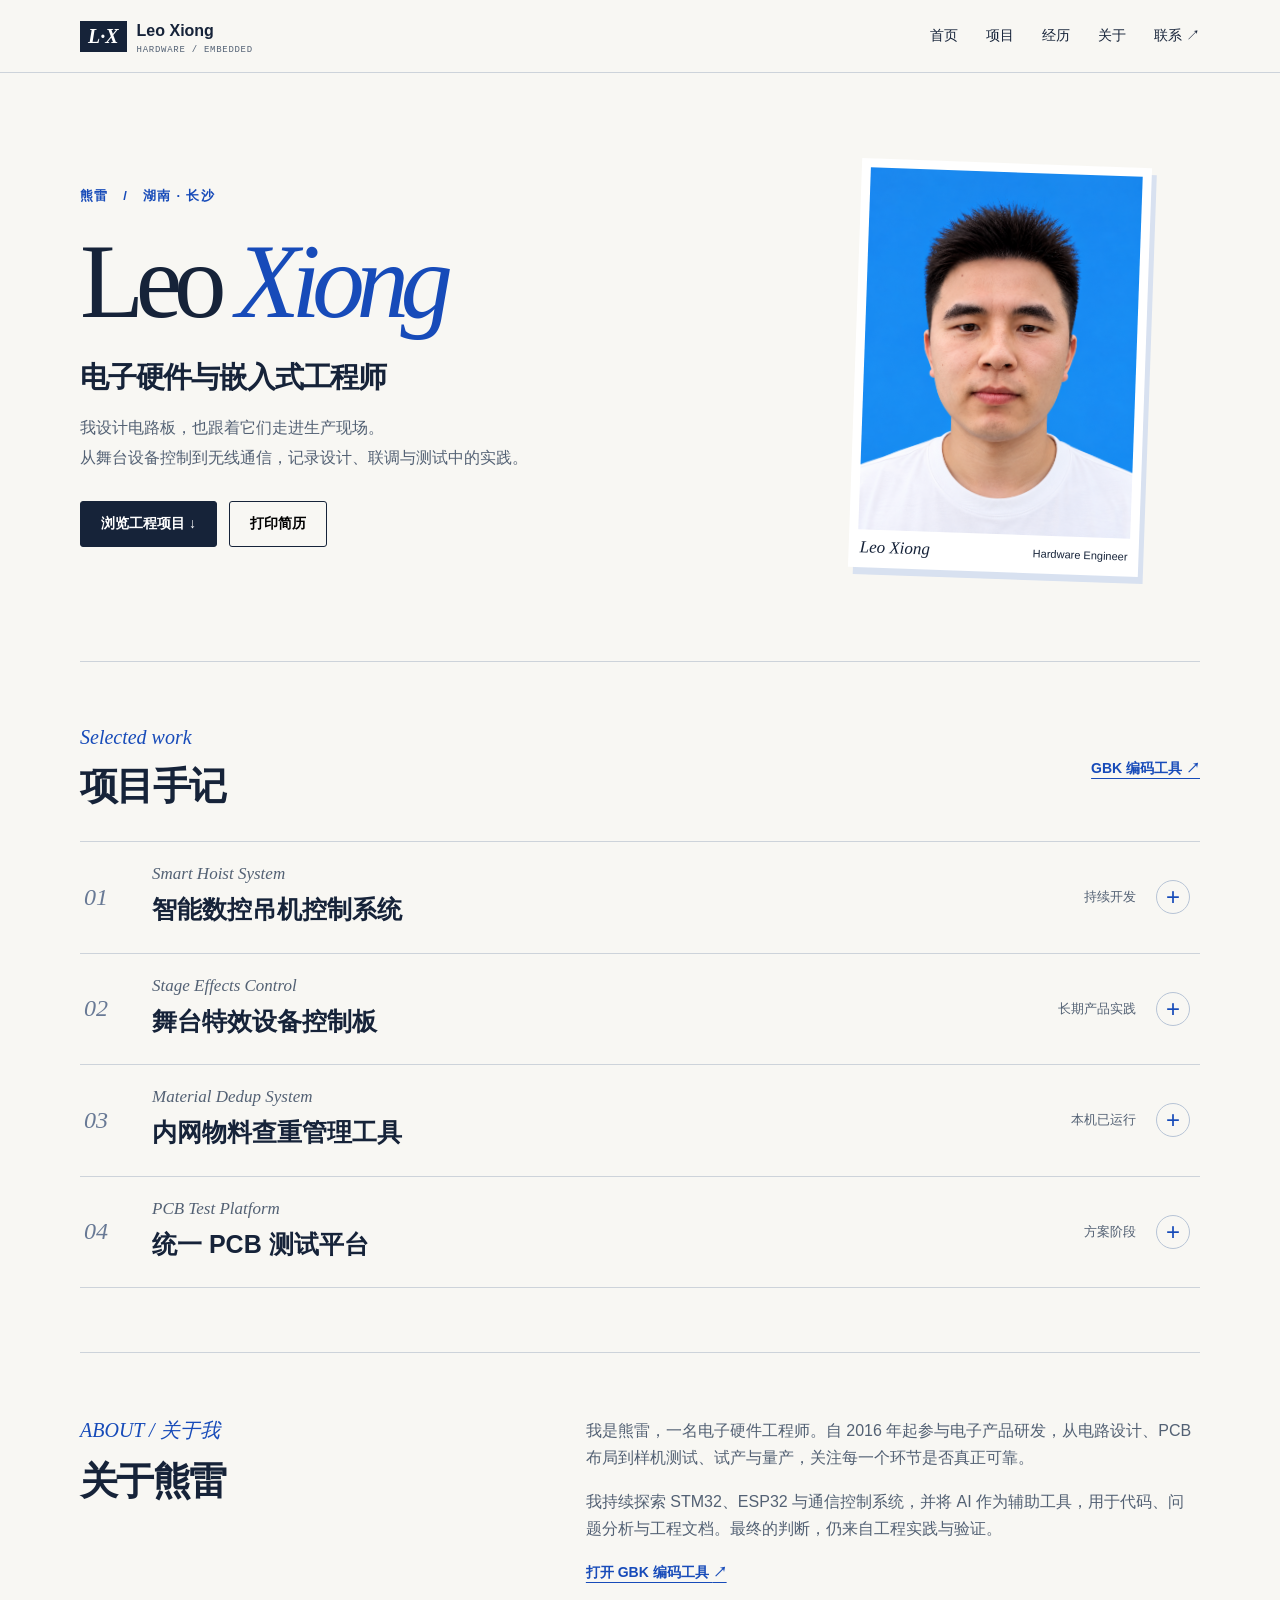
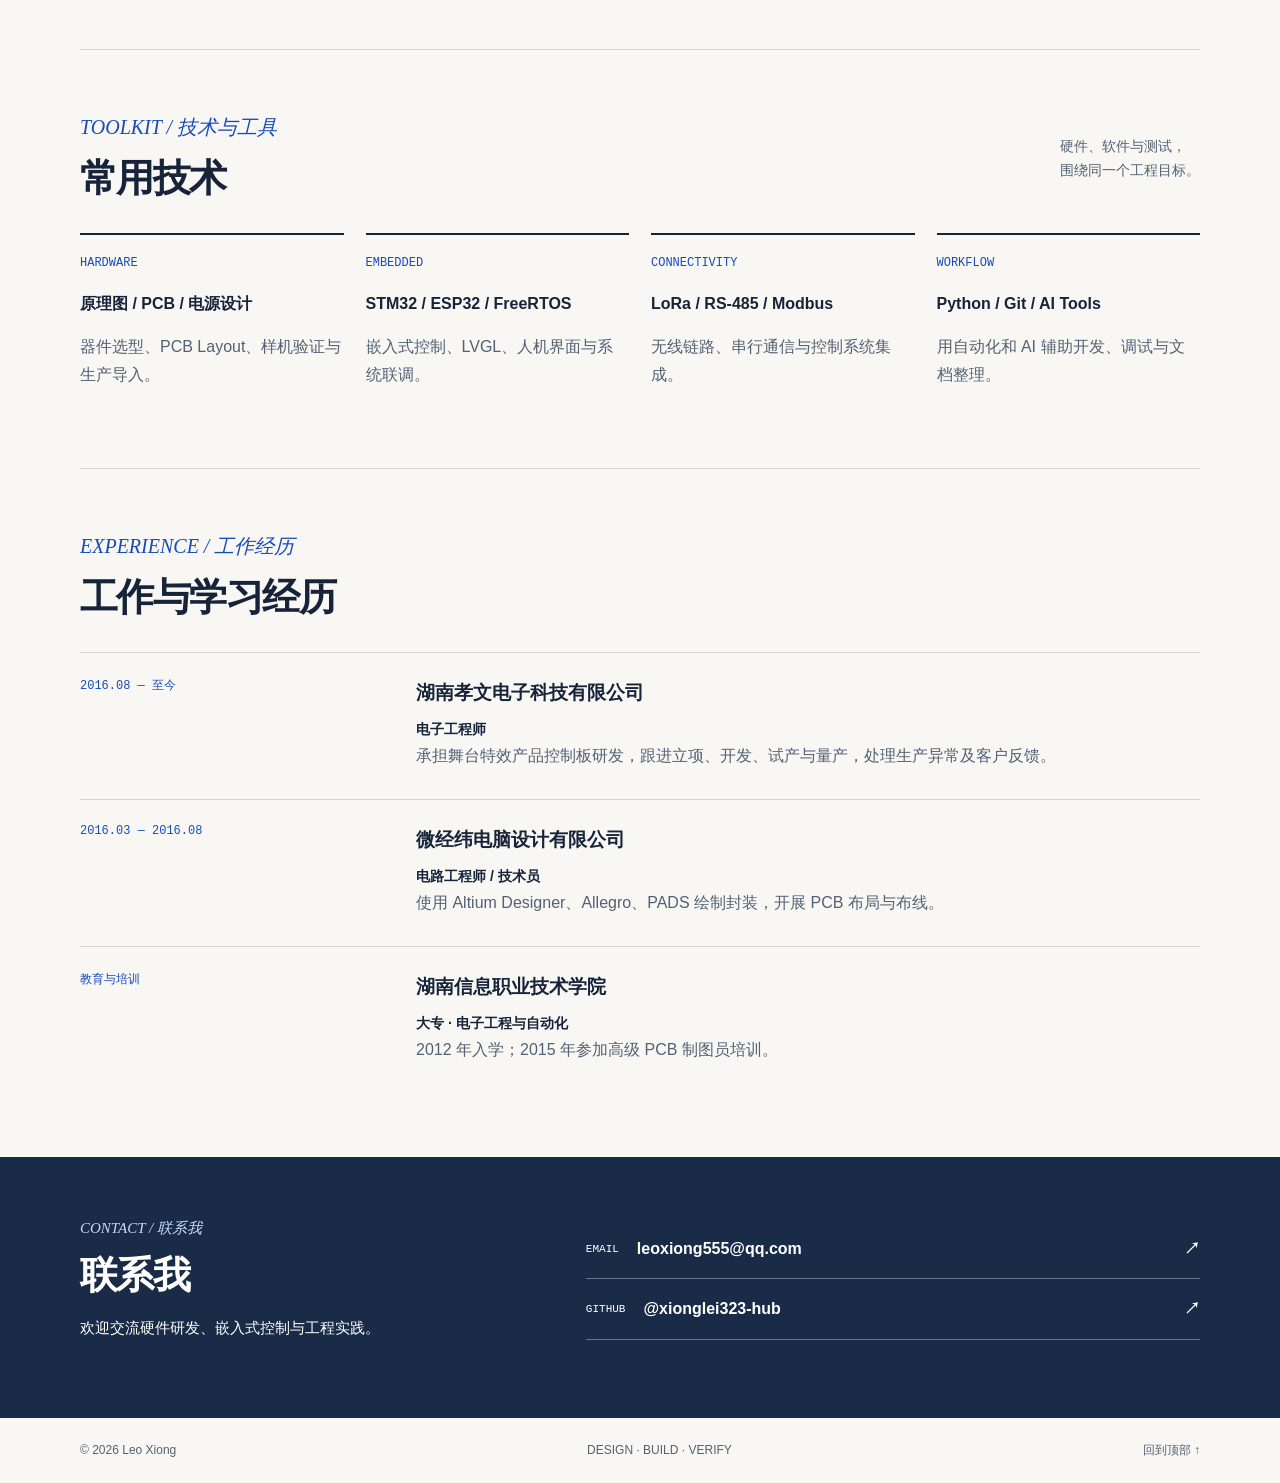
==== commit 0e74dfcc: "我的个人主页V4版 我的个人主页V4版" ====
--- a/index.html
+++ b/index.html
@@ -1,11 +1,14 @@
 <!doctype html>
-<html lang="zh-CN"><head><meta charset="utf-8"><meta name="viewport" content="width=device-width, initial-scale=1"><meta name="description" content="熊雷 Leo Xiong，电子硬件与嵌入式工程师的个人主页。"><link rel="icon" href="assets/favicon.svg"><link rel="stylesheet" href="assets/style.css?v=3-responsive-3"><script src="assets/data.js" defer></script><script src="assets/app.js?v=3-responsive-3" defer></script><title>Leo Xiong · Hardware & Embedded</title></head>
+<html lang="zh-CN"><head><meta charset="utf-8"><meta name="viewport" content="width=device-width, initial-scale=1"><meta name="description" content="熊雷 Leo Xiong，电子硬件与嵌入式工程师的个人主页。"><link rel="icon" href="assets/favicon.svg"><link rel="stylesheet" href="assets/style.css"><script src="assets/data.js" defer></script><script src="assets/app.js" defer></script><title>Leo Xiong · Hardware & Embedded</title></head>
 <body><a class="skip" href="#main">跳到主要内容</a>
 <header class="header"><div class="wrap header-inner"><a href="#home" class="brand"><span class="brand-mark">L<span>·</span>X</span><span>Leo Xiong<small>HARDWARE / EMBEDDED</small></span></a><button class="menu-toggle" aria-expanded="false" aria-controls="nav">菜单 <span>☰</span></button><nav id="nav" aria-label="主导航"><a href="#home">首页</a><a href="#projects">项目</a><a href="#experience">经历</a><a href="#about">关于</a><a href="#contact">联系 <span>↗</span></a></nav></div></header>
-<main id="main"><section id="home" class="hero wrap"><div class="hero-copy"><div class="eyebrow"><span class="dot"></span> ELECTRONIC HARDWARE ENGINEER <span class="hero-location"> / CHANGSHA, CN</span></div><h1>Leo<br>Xiong<span class="name-cn">熊雷 / 硬件工程师</span></h1><p class="role">Hardware Engineer <span>·</span> Embedded Systems<br><span class="role-light">AI-assisted Development</span></p><p class="intro">从原理图、PCB 到样机和产品现场。<br>我专注于可靠的硬件与嵌入式系统，也用 AI 辅助解决实际工程问题。</p><div class="actions"><a class="button dark" href="#projects">查看项目 <span>↗</span></a><button class="button light" onclick="window.print()">打印 / 保存简历 <span>↗</span></button></div></div><div class="hero-art" aria-label="电路板工程线稿示意"><div class="art-label"><span>ENGINEERING NOTES</span><span>FIG. 01</span></div><svg viewBox="0 0 500 450" role="img" aria-label="电路板结构与芯片工程示意"><g transform="translate(250 225) rotate(-24) skewX(15) translate(-250 -225)"><rect x="95" y="106" width="310" height="270" rx="10" fill="#edeae4" stroke="#a9a59c"/><rect x="95" y="93" width="310" height="270" rx="10" fill="#edeae4" stroke="#a9a59c"/><rect x="95" y="80" width="310" height="270" rx="10" fill="#f7f5f0" stroke="#a9a59c"/><path d="M120 100V330" stroke="#e1ded6" stroke-width=".6"/><path d="M140 100V330" stroke="#e1ded6" stroke-width=".6"/><path d="M160 100V330" stroke="#e1ded6" stroke-width=".6"/><path d="M180 100V330" stroke="#e1ded6" stroke-width=".6"/><path d="M200 100V330" stroke="#e1ded6" stroke-width=".6"/><path d="M220 100V330" stroke="#e1ded6" stroke-width=".6"/><path d="M240 100V330" stroke="#e1ded6" stroke-width=".6"/><path d="M260 100V330" stroke="#e1ded6" stroke-width=".6"/><path d="M280 100V330" stroke="#e1ded6" stroke-width=".6"/><path d="M300 100V330" stroke="#e1ded6" stroke-width=".6"/><path d="M320 100V330" stroke="#e1ded6" stroke-width=".6"/><path d="M340 100V330" stroke="#e1ded6" stroke-width=".6"/><path d="M360 100V330" stroke="#e1ded6" stroke-width=".6"/><path d="M380 100V330" stroke="#e1ded6" stroke-width=".6"/><path d="M115 100H385" stroke="#e1ded6" stroke-width=".6"/><path d="M115 120H385" stroke="#e1ded6" stroke-width=".6"/><path d="M115 140H385" stroke="#e1ded6" stroke-width=".6"/><path d="M115 160H385" stroke="#e1ded6" stroke-width=".6"/><path d="M115 180H385" stroke="#e1ded6" stroke-width=".6"/><path d="M115 200H385" stroke="#e1ded6" stroke-width=".6"/><path d="M115 220H385" stroke="#e1ded6" stroke-width=".6"/><path d="M115 240H385" stroke="#e1ded6" stroke-width=".6"/><path d="M115 260H385" stroke="#e1ded6" stroke-width=".6"/><path d="M115 280H385" stroke="#e1ded6" stroke-width=".6"/><path d="M115 300H385" stroke="#e1ded6" stroke-width=".6"/><path d="M115 320H385" stroke="#e1ded6" stroke-width=".6"/><circle cx="112" cy="97" r="5" fill="none" stroke="#aaa499"/><circle cx="388" cy="97" r="5" fill="none" stroke="#aaa499"/><circle cx="112" cy="332" r="5" fill="none" stroke="#aaa499"/><circle cx="388" cy="332" r="5" fill="none" stroke="#aaa499"/><path d="M212 168V151 M212 250V267" stroke="#9b958a" stroke-width="5"/><path d="M200 178H183 M294 178H311" stroke="#9b958a" stroke-width="5"/><path d="M224 168V151 M224 250V267" stroke="#9b958a" stroke-width="5"/><path d="M200 188H183 M294 188H311" stroke="#9b958a" stroke-width="5"/><path d="M236 168V151 M236 250V267" stroke="#9b958a" stroke-width="5"/><path d="M200 198H183 M294 198H311" stroke="#9b958a" stroke-width="5"/><path d="M248 168V151 M248 250V267" stroke="#9b958a" stroke-width="5"/><path d="M200 208H183 M294 208H311" stroke="#9b958a" stroke-width="5"/><path d="M260 168V151 M260 250V267" stroke="#9b958a" stroke-width="5"/><path d="M200 218H183 M294 218H311" stroke="#9b958a" stroke-width="5"/><path d="M272 168V151 M272 250V267" stroke="#9b958a" stroke-width="5"/><path d="M200 228H183 M294 228H311" stroke="#9b958a" stroke-width="5"/><path d="M284 168V151 M284 250V267" stroke="#9b958a" stroke-width="5"/><path d="M200 238H183 M294 238H311" stroke="#9b958a" stroke-width="5"/><path d="M185 182H155L135 162V120H175 M185 212H140L120 232V290H165 M310 190H350V140H375 M310 220H365V290H330 M235 267V310H275 M265 151V115H330" stroke="#ad6a46" stroke-width="2" fill="none"/><rect x="197" y="165" width="100" height="88" rx="4" fill="#313834"/><text x="247" y="211" text-anchor="middle" fill="#f1eee8" font-size="27" font-family="monospace">LX</text><text x="247" y="232" text-anchor="middle" fill="#a8b3ac" font-size="7" font-family="monospace">HARDWARE / EMBEDDED</text><g fill="#c0b8a7"><rect x="132" y="112" width="34" height="13"/><rect x="340" y="285" width="32" height="13"/><rect x="128" y="280" width="34" height="14"/></g><text x="130" y="317" fill="#938b7c" font-size="8" font-family="monospace">DESIGN. BUILD. VERIFY.</text></g><path d="M385 170H454V130 M120 330H48V368" stroke="#a6a299" fill="none"/><text x="365" y="116" font-size="9" fill="#77756c" font-family="monospace">BUILT WITH INTENT</text><text x="18" y="389" font-size="9" fill="#77756c" font-family="monospace">SCHEMATIC → PRODUCT</text></svg><div class="art-caption"><span>从设计到验证</span><span>概念线稿 / NOT TO SCALE</span></div></div><div class="hero-foot"><span>EXPLORE THE WORK ↓</span><span>设计 · 调试 · 验证</span></div></section>
-<div class="wrap"><section id="projects" class="section"><div class="section-top"><div><p class="eyebrow">SELECTED WORK / 项目实践</p><h2>在真实世界里，<br>让设计经得起验证。</h2></div><p>围绕真实需求，<br>持续设计、验证与迭代。</p></div><div id="projects-grid" class="projects-grid"></div></section>
-<section id="about" class="section about"><div><p class="eyebrow">ABOUT / 关于我</p><h2>从电路出发，<br>关注产品的整个过程。</h2></div><div class="about-copy"><p class="lead">我是熊雷，一名电子硬件工程师。自 2016 年起参与电子产品研发，从电路设计、PCB 布局到样机测试、试产与量产，关注每一个环节是否真正可靠。</p><p>我持续探索 STM32、ESP32 与通信控制系统，并将 AI 作为辅助工具，用于代码、问题分析与工程文档。最终的判断，仍来自工程实践与验证。</p><a href="tools/gbk/" class="text-link">打开 GBK 编码工具 <span>↗</span></a></div></section>
-<section class="section skills"><div class="section-top"><div><p class="eyebrow">TOOLKIT / 技术与工具</p><h2>让设计走向落地。</h2></div><p>硬件、软件与测试，<br>围绕同一个工程目标。</p></div><div id="skills-list" class="skills-list"></div></section>
-<section id="experience" class="section experience"><div class="section-top"><div><p class="eyebrow">EXPERIENCE / 工作经历</p><h2>经验，来自每一次实战。</h2></div></div><div class="experience-layout"><div class="portrait"><img src="assets/leo-xiong.png" style="filter:none" alt="熊雷的个人照片" loading="lazy"><div><strong>熊雷 / Leo Xiong</strong><span>电子硬件工程师 · 湖南长沙</span></div></div><div id="timeline" class="timeline"></div></div></section></div>
-<section id="contact" class="contact"><div class="wrap contact-inner"><div><p class="eyebrow">CONTACT / 联系我</p><h2>一起把想法<br>变成现实。</h2><p>欢迎交流硬件研发、嵌入式控制与工程实践。</p></div><div class="contact-links"><a href="mailto:leoxiong555@qq.com"><span>EMAIL</span><strong>leoxiong555@qq.com</strong><b>↗</b></a><a href="https://github.com/xionglei323-hub"><span>GITHUB</span><strong>@xionglei323-hub</strong><b>↗</b></a></div></div></section></main><footer class="wrap footer"><span>© <span id="year">2026</span> Leo Xiong</span><span>DESIGN · BUILD · VERIFY</span><a href="#home">回到顶部 ↑</a></footer>
-<dialog id="project-dialog" aria-labelledby="dialog-title"><div class="dialog-head"><span class="eyebrow">PROJECT NOTES / 项目笔记</span><button id="close-dialog" aria-label="关闭项目详情">×</button></div><h2 id="dialog-title"></h2><p id="dialog-meta"></p><div id="dialog-content"></div><a href="#contact" id="dialog-contact" class="text-link">联系我交流 ↗</a></dialog></body></html>
+<main id="main"><section id="home" class="cover wrap">
+<div class="cover-copy"><p class="kicker">熊雷 &nbsp; / &nbsp; 湖南 · 长沙</p><h1>Leo <em>Xiong</em></h1>
+<h2>电子硬件与嵌入式工程师</h2><p class="summary">我设计电路板，也跟着它们走进生产现场。<br>从舞台设备控制到无线通信，记录设计、联调与测试中的实践。</p>
+<div class="actions"><a class="button dark" href="#projects">浏览工程项目 ↓</a><button class="button light" onclick="window.print()">打印简历</button></div></div>
+<figure class="cover-photo"><img src="assets/leo-xiong.png" width="1087" height="1447" alt="熊雷的蓝底彩色肖像"><figcaption>Leo Xiong <span>Hardware Engineer</span></figcaption></figure></section><div class="wrap"><section id="projects" class="section"><div class="section-top"><div><p class="kicker">Selected work</p><h2>项目手记</h2></div><a class="tool-link" href="tools/gbk/index.html">GBK 编码工具 ↗</a></div><div id="projects-grid" class="projects-grid"></div></section>
+<section id="about" class="section about"><div><p class="eyebrow">ABOUT / 关于我</p><h2>关于熊雷</h2></div><div class="about-copy"><p class="lead">我是熊雷，一名电子硬件工程师。自 2016 年起参与电子产品研发，从电路设计、PCB 布局到样机测试、试产与量产，关注每一个环节是否真正可靠。</p><p>我持续探索 STM32、ESP32 与通信控制系统，并将 AI 作为辅助工具，用于代码、问题分析与工程文档。最终的判断，仍来自工程实践与验证。</p><a href="tools/gbk/index.html" class="text-link">打开 GBK 编码工具 <span>↗</span></a></div></section>
+<section class="section skills"><div class="section-top"><div><p class="eyebrow">TOOLKIT / 技术与工具</p><h2>常用技术</h2></div><p>硬件、软件与测试，<br>围绕同一个工程目标。</p></div><div id="skills-list" class="skills-list"></div></section>
+<section id="experience" class="section experience"><div class="section-top"><div><p class="eyebrow">EXPERIENCE / 工作经历</p><h2>工作与学习经历</h2></div></div><div class="experience-layout"><div id="timeline" class="timeline"></div></div></section></div>
+<section id="contact" class="contact"><div class="wrap contact-inner"><div><p class="eyebrow">CONTACT / 联系我</p><h2>联系我</h2><p>欢迎交流硬件研发、嵌入式控制与工程实践。</p></div><div class="contact-links"><a href="mailto:leoxiong555@qq.com"><span>EMAIL</span><strong>leoxiong555@qq.com</strong><b>↗</b></a><a href="https://github.com/xionglei323-hub"><span>GITHUB</span><strong>@xionglei323-hub</strong><b>↗</b></a></div></div></section></main><footer class="wrap footer"><span>© <span id="year">2026</span> Leo Xiong</span><span>DESIGN · BUILD · VERIFY</span><a href="#home">回到顶部 ↑</a></footer>
+</body></html>
--- a/assets/style.css
+++ b/assets/style.css
@@ -1,24 +1,77 @@
-:root{--ink:#171c20;--muted:#707a7b;--line:#dfe5e3;--paper:#f8faf9;--accent:#476c64;--sans:'DM Sans','Microsoft YaHei',sans-serif;--mono:'Space Mono',monospace}*{box-sizing:border-box}html{scroll-behavior:smooth;scroll-padding-top:90px}body{margin:0;background:var(--paper);color:var(--ink);font-family:var(--sans);-webkit-font-smoothing:antialiased}a{color:inherit;text-decoration:none}button{font:inherit;cursor:pointer}button:focus-visible,a:focus-visible{outline:3px solid #779f93;outline-offset:4px}.wrap{width:min(1280px,calc(100% - 96px));margin:auto}.skip{position:absolute;top:-100px;background:#111;color:white;padding:12px;z-index:20}.skip:focus{top:0}.header{position:sticky;top:0;z-index:10;background:rgba(248,250,249,.92);backdrop-filter:blur(16px);border-bottom:1px solid var(--line)}.header-inner{height:82px;display:flex;align-items:center;justify-content:space-between}.brand{display:flex;gap:12px;align-items:center;font-size:15px;font-weight:700}.brand-mark{display:grid;place-items:center;width:38px;height:38px;border:1px solid #b4c2bd;border-radius:4px;font:700 13px var(--mono)}.brand-mark span{color:#729a8d}.brand small{display:block;color:#8c9692;font:9px var(--mono);letter-spacing:.06em;margin-top:3px}nav{display:flex;align-items:center;gap:34px;font-size:13px;color:#5e6766}nav a:hover,.text-link:hover{color:var(--accent)}nav a:last-child{color:var(--ink);font-weight:700}nav a span{margin-left:5px}.menu-toggle{display:none}.hero{min-height:680px;display:grid;grid-template-columns:1.15fr .85fr;align-items:center;position:relative;padding:100px 0 110px}.eyebrow{font:10px var(--mono);letter-spacing:.11em;color:#778480}.dot{display:inline-block;width:7px;height:7px;border-radius:100%;background:#6b9687;margin-right:8px}.hero h1{font-size:clamp(58px,7vw,102px);line-height:1;letter-spacing:-.065em;margin:33px 0 23px;font-weight:600}.name-cn{font-size:18px;letter-spacing:0;margin-left:22px;color:#89928f;font-weight:400}.role{font-size:clamp(17px,1.8vw,23px);line-height:1.55;font-weight:600;letter-spacing:-.025em}.role span{color:#a8b0ad}.role .role-light{color:#67736f}.intro{font-size:15px;line-height:2;color:#6d7774;margin:26px 0 34px}.actions{display:flex;gap:10px}.button{height:50px;border:1px solid #d4dcda;border-radius:4px;padding:0 20px;display:inline-flex;align-items:center;gap:28px;font-weight:600;font-size:13px;background:transparent;transition:transform .2s}.button:hover{transform:translateY(-2px)}.button.dark{background:#1c2926;color:#fff;border-color:#1c2926}.hero-art{color:#a6b9b1;padding:24px 0 10px 35px}.hero-art svg{width:100%;display:block}.svg-title{font:700 45px var(--mono);fill:#66877b}.svg-sub{font:8px var(--mono);fill:#8da69b;letter-spacing:.08em}.art-label,.art-caption,.hero-foot{display:flex;justify-content:space-between;font:10px var(--mono);color:#98a6a0;letter-spacing:.07em}.hero-foot{position:absolute;bottom:34px;left:0;right:0}.section{padding:110px 0;border-top:1px solid var(--line)}.section-top{display:flex;justify-content:space-between;align-items:end;margin-bottom:42px}.section-top>p{font-size:13px;line-height:1.8;color:var(--muted);margin:0}h2{font-size:clamp(30px,3.4vw,44px);line-height:1.3;letter-spacing:-.05em;margin:18px 0 0;font-weight:600}.projects-grid{display:grid;grid-template-columns:repeat(3,1fr);gap:20px}.project{border:1px solid var(--line);background:#fff;border-radius:5px;overflow:hidden;transition:transform .2s,border-color .2s}.project:hover{transform:translateY(-4px);border-color:#aabdb5}.project-visual{height:190px;background:#eaf0ed;position:relative;padding:20px;color:#819a8e;overflow:hidden}.project-visual:before{content:'';position:absolute;inset:0;background-image:linear-gradient(#afc2b529 1px,transparent 1px),linear-gradient(90deg,#afc2b529 1px,transparent 1px);background-size:24px 24px}.project-visual.stage{background:#eeeede;color:#a5a58f}.project-visual.software{background:#e9edee;color:#8b9ba1}.project-visual.testing{background:#efeeeb;color:#a6a29c}.visual-index,.visual-type{position:absolute;font:9px var(--mono);letter-spacing:.06em}.visual-type{bottom:20px}.visual-symbol{position:absolute;inset:0;display:grid;place-items:center;font:100px var(--mono);opacity:.65}.project-info{padding:23px}.project-meta{display:flex;justify-content:space-between;gap:10px;color:#8a9591;font:9px var(--mono)}.project h3{font-size:19px;letter-spacing:-.03em;margin:20px 0 10px}.project p{font-size:13px;color:#747f7a;line-height:1.8;min-height:48px;margin:0}.project-bottom{border-top:1px solid #edf0ee;margin-top:22px;padding-top:17px;display:flex;justify-content:space-between;align-items:center}.tags{display:flex;flex-wrap:wrap;gap:5px}.tags span{font:9px var(--mono);padding:5px 7px;background:#f2f5f3;color:#6d7e76;border-radius:2px}.project-open{border:1px solid #dde5e0;background:#fff;width:32px;height:32px;border-radius:50%;font-size:17px;color:#4a6b5f}.about{display:grid;grid-template-columns:1fr 1fr;gap:60px}.about-copy{max-width:560px}.about-copy p{font-size:14px;line-height:2;color:#75807b}.about-copy .lead{font-size:18px;line-height:1.9;color:#37413d;margin-top:0}.text-link{display:inline-block;margin-top:20px;font-weight:700;font-size:13px;border-bottom:1px solid #9db0a6;padding-bottom:7px}.skills-list{display:grid;grid-template-columns:repeat(4,1fr);border-top:1px solid var(--line)}.skills-list article{padding:25px 20px 10px 0}.skills-list article>span,.timeline article>span{font:10px var(--mono);color:#8a9990;letter-spacing:.04em}.skills-list h3{font-size:15px;margin:21px 0 12px}.skills-list p,.timeline p{font-size:13px;line-height:1.8;color:#7b8581}.experience-layout{display:grid;grid-template-columns:300px 1fr;gap:90px}.portrait img{width:100%;aspect-ratio:4/4.2;object-fit:cover;object-position:center 25%;filter:none;border-radius:4px}.portrait div{padding-top:15px;display:flex;flex-direction:column;gap:6px}.portrait strong{font-size:14px}.portrait span{font-size:12px;color:#89938f}.timeline article{display:grid;grid-template-columns:160px 1fr;gap:20px;border-top:1px solid var(--line);padding:24px 0}.timeline h3{margin:0 0 8px;font-size:18px}.timeline strong{font-size:12px;color:#62796d}.timeline p{max-width:500px}.contact{background:#eaf0ec;padding:100px 0}.contact-inner{display:grid;grid-template-columns:1fr 1fr;align-items:end;gap:50px}.contact h2{font-size:clamp(42px,5vw,62px)}.contact p:not(.eyebrow){color:#728079;font-size:14px;line-height:1.8;margin-top:24px}.contact-links a{padding:20px 0;border-bottom:1px solid #cddbd3;display:grid;grid-template-columns:90px 1fr 20px;align-items:center}.contact-links span{font:10px var(--mono);color:#81938a}.contact-links strong{font-size:15px}.contact-links b{font-weight:400}.footer{display:flex;justify-content:space-between;gap:20px;padding:32px 0;color:#89948f;font:10px var(--mono)}dialog{width:min(560px,calc(100% - 32px));max-height:85vh;border:1px solid var(--line);border-radius:5px;padding:35px;background:#f8faf9;color:var(--ink)}dialog::backdrop{background:#12201bcc}dialog h2{font-size:30px}dialog h3{font-size:15px;margin:28px 0 8px}dialog p{color:#6c7772;font-size:14px;line-height:1.9}dialog #dialog-meta{font:11px var(--mono);margin-top:12px}.dialog-head{display:flex;justify-content:space-between;align-items:center}.dialog-head button{background:none;border:0;font-size:30px;color:#738079}
-@media(max-width:900px){.wrap{width:calc(100% - 56px)}.projects-grid{grid-template-columns:repeat(2,1fr)}.hero{min-height:600px}.skills-list{grid-template-columns:repeat(2,1fr)}.experience-layout{grid-template-columns:230px 1fr;gap:45px}.timeline article{grid-template-columns:1fr;gap:10px}}
-@media(max-width:600px){.wrap{width:calc(100% - 36px)}.header-inner{height:68px}.menu-toggle{display:block;border:0;background:none;font-size:12px;color:#4f5f58}.menu-toggle span{margin-left:7px;font-size:18px}nav{display:none;position:absolute;top:68px;left:0;right:0;background:#f8faf9;padding:12px 18px 22px;border-bottom:1px solid var(--line);flex-direction:column;align-items:stretch;gap:0}nav.open{display:flex}nav a{padding:13px 0;border-bottom:1px solid #e9eeeb}.hero{display:flex;flex-direction:column;align-items:stretch;min-height:0;padding:74px 0 75px}.hero h1{font-size:59px;margin-top:25px}.name-cn{font-size:16px;margin-left:12px}.hero-location{display:none}.role{font-size:16px}.intro{font-size:14px}.hero-art{width:76%;margin:30px auto 0;padding:0}.hero-foot{bottom:24px;font-size:8px}.section{padding:75px 0}.section-top{display:block;margin-bottom:30px}.section-top>p{margin-top:16px}.projects-grid{grid-template-columns:1fr;gap:14px}.project-visual{height:180px}.about{grid-template-columns:1fr;gap:25px}.about-copy .lead{font-size:16px}.skills-list{gap:0 18px}.skills-list h3{line-height:1.5}.experience-layout{grid-template-columns:1fr;gap:35px}.portrait{display:flex;gap:18px;align-items:center}.portrait img{width:96px;height:112px;aspect-ratio:auto}.portrait div{padding:0}.timeline article{grid-template-columns:1fr}.contact{padding:75px 0}.contact-inner{grid-template-columns:1fr;gap:25px}.contact-links a{grid-template-columns:70px 1fr 20px}.contact-links strong{font-size:13px}.footer{font-size:9px}.footer span:nth-child(2){display:none}}
-@media(prefers-reduced-motion:reduce){*,*:before,*:after{scroll-behavior:auto!important;transition:none!important}}
-@media print{.header,.hero-art,.hero-foot,.actions,.project-open,.contact-links b,.footer a{display:none!important}.wrap{width:100%}.hero{display:block;min-height:0;padding:20px 0}.section{padding:25px 0}.projects-grid{grid-template-columns:repeat(2,1fr)}.project,.timeline article{break-inside:avoid}.project-visual{height:70px}.visual-symbol{font-size:40px}.contact{padding:25px 0}.experience-layout{gap:20px}.portrait img{max-width:130px}.contact-inner{display:block}}
-
-/* V3 — engineering portfolio */
-:root{--paper:#f5f5f2;--ink:#252925;--muted:#74786f;--line:#dcded6;--accent:#a25c37;--sans:"Segoe UI","Microsoft YaHei",sans-serif;--mono:Consolas,"Courier New",monospace}
-.wrap{width:min(1220px,calc(100% - 96px))}.header{background:rgba(245,245,242,.94)}.header-inner{height:88px}.brand-mark{border:0;background:#292e29;color:#fff;border-radius:50%;width:36px;height:36px;display:flex;justify-content:center;gap:2px}.brand-mark span{color:#da9e75}.brand small{font-size:8px}.hero{grid-template-columns:1fr 1fr;padding-top:76px;padding-bottom:116px;min-height:730px}.hero h1{font-size:clamp(90px,10vw,144px);line-height:.86;letter-spacing:-.085em;font-weight:500;margin:40px 0 32px}.name-cn{display:block;font-size:12px;line-height:1.5;letter-spacing:.14em;margin:22px 0 0;color:#8c8e83}.role{font-size:16px;letter-spacing:0;line-height:1.7}.hero-location{display:none}.intro{font-size:14px;max-width:390px}.hero-art{padding:15px 0 15px 20px}.art-label,.art-caption{font-size:9px;color:#858a7e}.dot{background:#b16d45}.button.dark{background:#292e29;border-color:#292e29}.button{font-size:12px;border-radius:2px}.hero-foot{bottom:32px;color:#92978c}.section{padding:96px 0}h2{font-size:38px;letter-spacing:-.055em;line-height:1.45;font-weight:500}.section-top{margin-bottom:42px}.projects-grid{grid-template-columns:repeat(2,1fr);gap:38px 28px}.project{border:0;background:transparent;overflow:visible;border-radius:0}.project:hover{transform:translateY(-3px)}.project-visual{height:275px;border:1px solid #d9ded4;border-radius:4px;background:#e6ebe5;color:#7c8e7e}.project-visual.stage{background:#ebe7df}.project-visual.software{background:#e5e9e9}.project-visual.testing{background:#eae9e3}.project-info{padding:23px 0 0}.project h3{font-size:23px;font-weight:500}.project p{font-size:14px;max-width:440px}.project-meta{font-size:10px;color:#777f72}.project-bottom{border-color:#dcded6}.tags span{background:transparent;padding:0 10px 0 0;color:#6b7368;font-size:10px}.project-open{width:38px;height:38px;background:transparent;border-color:#bcc5b6}.about{grid-template-columns:1fr 1fr;gap:80px}.about-copy .lead{font-size:19px;color:#444a40}.skills-list h3{font-weight:500}.portrait img{filter:none;aspect-ratio:4/4.7}.experience-layout{grid-template-columns:235px 1fr;gap:95px}.timeline article{grid-template-columns:155px 1fr;padding:28px 0}.timeline h3{font-weight:500}.contact{background:#282e28;color:#eceee7}.contact h2{font-weight:400;font-size:60px}.contact p:not(.eyebrow){color:#a8b2a3}.contact .eyebrow{color:#adb8a5}.contact-links a{border-color:#495244;padding:25px 0}.contact-links span{color:#a5b39e}.contact-links strong{font-weight:400}.footer{padding:32px 0}.diagram{position:absolute;inset:35px 28px 40px;display:flex;align-items:center;justify-content:center;gap:16px}.node{border:1px solid #9eae9b;background:#f7f8f1;padding:20px 12px;text-align:center;box-shadow:5px 5px 0 #cbd5c5;font:12px var(--mono);min-width:90px}.node small{display:block;margin-top:12px;font-size:8px;color:#8a9682}.wire{font:10px var(--mono);color:#75836e}.mock{width:80%;background:#fafbf7;border:1px solid #b3bcb1;padding:18px;box-shadow:8px 8px 0 #cdd4cb}.mock b{font:11px var(--mono);display:block;border-bottom:1px solid #d9ded4;padding-bottom:12px}.mock-row{display:flex;justify-content:space-between;border-bottom:1px solid #e1e5dc;padding:10px 0;font:10px var(--mono)}.mock-row span{color:#a27046}.scope{width:85%;border:1px solid #a8b19f;background:#f3f5eb;padding:16px;font:10px var(--mono)}.scope svg{width:100%;margin-top:15px}.stage-board{width:220px;height:135px;border:1px solid #a9a294;background:#d8d6c9;position:relative;display:flex;align-items:center;justify-content:space-around;transform:rotate(-7deg);box-shadow:7px 9px 0 #c3c0b2}.stage-board i{width:42px;height:50px;background:#515950;border:5px solid #b9b8a6}.stage-board b{position:absolute;bottom:8px;font:8px var(--mono);color:#77776a}
-@media(max-width:900px){.hero h1{font-size:100px}.hero{min-height:650px}.timeline article{grid-template-columns:1fr}.experience-layout{gap:40px}.diagram{gap:8px;inset:35px 10px}.node{min-width:70px;padding:14px 8px}.project-visual{height:230px}}
-@media(max-width:600px){.wrap{width:calc(100% - 40px)}.header-inner{height:70px}nav{top:70px}.hero{padding-top:50px;padding-bottom:65px}.hero h1{font-size:102px;margin-top:30px;margin-bottom:24px}.hero-art{width:100%;margin:30px 0 0;padding:0 5px}.role{font-size:15px}.intro{font-size:13px}.actions{gap:8px}.button{padding:0 14px;gap:18px;height:48px}.hero-foot{font-size:8px}.projects-grid{grid-template-columns:1fr;gap:35px}.project-visual{height:240px}.section{padding:65px 0}h2{font-size:29px}.about{gap:24px}.about-copy .lead{font-size:17px}.project h3{font-size:21px}.project p{min-height:0}.experience-layout{gap:30px}.contact{padding:65px 0}.contact h2{font-size:48px}.contact-inner{gap:20px}.diagram{inset:35px 20px 40px}.node{min-width:82px}.skills-list h3{font-size:14px}.timeline h3{font-size:17px}}
-@media print{.hero h1{font-size:70px}.hero{min-height:0}.contact{background:white;color:#222}.project-visual{height:150px}.contact p:not(.eyebrow){color:#555}.contact h2{font-size:30px}.section{padding:25px 0}.hero-art{display:none}}
-
-/* Original portrait colour and aspect ratio. */
-.portrait img{filter:none;aspect-ratio:1087/1447;object-fit:contain;object-position:center;height:auto;background:#168be8}
-.floorplan-entry{margin-top:28px;padding-top:4px;border-top:1px solid var(--line)}
-@media(max-width:600px){.portrait img{width:96px;height:auto;flex-shrink:0}}
-
-/* Responsive review: dialog scrolling and touch targets. */
-body:has(dialog[open]){overflow:hidden}
-dialog{overflow-y:auto;overscroll-behavior:contain;max-height:85dvh}
-.project-open,.dialog-head button,.menu-toggle{min-width:44px;min-height:44px}
-.project-meta{flex-wrap:wrap;line-height:1.6}
-@media(max-width:600px){dialog{padding:22px 18px;width:calc(100% - 24px)}dialog h2{font-size:25px;overflow-wrap:anywhere}.floorplan-entry .button{max-width:100%;height:auto;min-height:48px;padding:12px;font-size:12px}.contact-links strong{overflow-wrap:anywhere}.portrait div{min-width:0}.hero h1{font-size:clamp(78px,26vw,102px)}}
+/* Type, colour and layout */
+:root {
+  --paper: #f8f7f3;
+  --ink: #162339;
+  --muted: #536174;
+  --blue: #174bb9;
+  --line: #cdd3da;
+  --sans: "Segoe UI","Microsoft YaHei",sans-serif;
+  --serif: Georgia,"Times New Roman",serif;
+}
+* {box-sizing:border-box}
+html {scroll-behavior:smooth;scroll-padding-top:5.5rem}
+body {margin:0;color:var(--ink);background:var(--paper);font:16px/1.7 var(--sans)}
+.wrap {width:min(1120px,calc(100% - 80px));margin-inline:auto}
+a {color:inherit;text-decoration:none}
+button {font:inherit;cursor:pointer}
+a:focus-visible,button:focus-visible,summary:focus-visible {outline:3px solid var(--blue);outline-offset:4px}
+.skip {position:absolute;left:-9999px}
+.skip:focus {left:1rem;top:1rem;z-index:20;background:white}
+.header {position:sticky;top:0;z-index:9;background:var(--paper);border-bottom:1px solid var(--line)}
+.header-inner,.brand,nav,.actions,.section-top,.footer,.contact-links a {display:flex;align-items:center}
+.header-inner {height:72px;justify-content:space-between}
+.brand {gap:10px;font-weight:700}
+.brand-mark {background:var(--ink);color:white;padding:4px 8px;font:italic bold 20px var(--serif)}
+.brand small {display:block;font:9px monospace;letter-spacing:.08em;color:var(--muted)}
+nav {gap:28px;font-size:14px}
+a:hover,summary:hover .project-name strong {color:var(--blue)}
+.menu-toggle {display:none}
+.cover {display:grid;grid-template-columns:minmax(0,1.6fr) minmax(0,1fr);gap:7%;align-items:center;padding-block:clamp(52px,7vw,95px)}
+.kicker,.eyebrow {color:var(--blue);font:italic 20px var(--serif);margin:0 0 12px}
+.cover .kicker {font:600 13px var(--sans);letter-spacing:.1em}
+.cover h1 {font:normal clamp(74px,8.2vw,120px)/1.08 var(--serif);letter-spacing:-.08em;margin:20px 0}
+.cover h1 em {color:var(--blue);font-weight:normal}
+.cover h2 {font-size:clamp(21px,2.3vw,31px);margin:0}
+.summary,.about-copy p,.timeline p,.skills-list p {color:var(--muted)}
+.summary {margin:16px 0 28px;line-height:1.9}
+.actions {gap:12px;flex-wrap:wrap}
+.button {display:inline-flex;align-items:center;min-height:46px;padding:8px 20px;background:none;border:1px solid var(--ink);font:600 14px var(--sans);border-radius:3px}
+.button.dark {background:var(--ink);color:white}.button:hover {background:var(--blue);color:white}
+.cover-photo {margin:0;justify-self:center;width:min(100%,290px);padding:9px 9px 0;background:white;box-shadow:5px 7px 0 #d8e1f0;transform:rotate(2deg)}
+.cover-photo img {display:block;width:100%;height:auto}
+figcaption {padding:8px 2px 10px;font:italic 17px var(--serif);display:flex;justify-content:space-between;align-items:center}
+figcaption span {font:11px var(--sans)}
+.section {padding:64px 0;border-top:1px solid var(--line)}
+h2 {font-size:clamp(28px,3vw,40px);letter-spacing:-.04em;line-height:1.3;margin:0}
+.section-top {justify-content:space-between;gap:16px;margin-bottom:30px}
+.section-top>p {color:var(--muted);font-size:14px}
+.tool-link,.text-link {color:var(--blue);text-decoration:underline;text-underline-offset:5px;font-weight:600;font-size:14px}
+details {border-top:1px solid var(--line)}details:last-child {border-bottom:1px solid var(--line)}
+summary {display:grid;grid-template-columns:48px 1fr auto 40px;gap:20px;align-items:center;cursor:pointer;padding:22px 4px;list-style:none}
+summary::-webkit-details-marker {display:none}
+.index {font:italic 24px var(--serif);color:#687995}
+.project-name small {display:block;color:var(--muted);font:italic 17px var(--serif);margin-bottom:4px}
+.project-name strong {font-size:clamp(18px,2vw,25px)}
+.status {font-size:13px;color:var(--muted)}
+.plus {width:34px;height:34px;border-radius:50%;border:1px solid #b7c4d6;display:grid;place-items:center;color:var(--blue)}
+.plus:after {content:'+';font:24px var(--sans)}details[open] .plus:after {content:'−'}
+.notes {padding:0 4% 32px 72px;max-width:850px}
+.notes h3 {font-size:16px;margin:16px 0 4px}.notes p {margin:0;color:var(--muted)}.notes .technologies {font:13px monospace;color:var(--blue)}.notes a {display:inline-block;margin-top:16px}
+.about,.contact-inner {display:grid;grid-template-columns:1fr 1.4fr;gap:6%}.about-copy p:first-child {margin-top:0}
+.skills-list {display:grid;grid-template-columns:repeat(4,1fr);gap:22px}.skills-list article {border-top:2px solid var(--ink);padding-top:12px}
+.skills-list article>span,.timeline article>span {font:12px monospace;color:var(--blue)}.skills-list h3 {font-size:16px}
+.timeline article {display:grid;grid-template-columns:30% 1fr;border-top:1px solid var(--line);padding:24px 0}.timeline h3,.timeline p {margin:0 0 6px}.timeline strong {font-size:14px}
+.contact {background:#192b47;color:white;padding:62px 0}.contact .eyebrow {color:#c3d9ff}.contact p {font-size:15px}.contact-links a {gap:18px;border-bottom:1px solid #65738a;padding:16px 0}.contact-links a:hover {color:#b7d2ff}.contact-links span {font:11px monospace}.contact-links b {margin-left:auto}
+.footer {justify-content:space-between;padding-block:24px;font:12px var(--sans);color:var(--muted)}
+@media(max-width:760px){
+.wrap {width:calc(100% - 36px)}.menu-toggle {display:block;background:none;border:0;min-height:44px;color:var(--ink)}
+nav {display:none;position:absolute;inset:72px 0 auto;background:var(--paper);padding:12px 20px;border-bottom:1px solid var(--line)}nav.open {display:grid;gap:0}nav a {padding:10px}
+.cover {grid-template-columns:1fr;gap:32px;padding:42px 0}.cover-photo {width:min(62%,230px)}.cover h1 {font-size:clamp(68px,16vw,96px)}
+.section {padding:42px 0}.section-top {align-items:flex-end}.section-top>p {display:none}
+summary {grid-template-columns:28px minmax(0,1fr) 34px;gap:10px;padding:16px 0}
+.status {grid-column:2;grid-row:2}.plus {grid-column:3;grid-row:1 / 3}.notes {padding:0 0 22px 38px}
+.about,.contact-inner {grid-template-columns:1fr;gap:20px}.skills-list {grid-template-columns:repeat(2,minmax(0,1fr))}
+.timeline article {grid-template-columns:1fr;gap:8px}.footer span:nth-child(2){display:none}
+}
+@media(prefers-reduced-motion:reduce){html{scroll-behavior:auto}}
+@media print{.header,.actions,.tool-link,.footer,.plus,.text-link,.skip{display:none}.cover,.section,.contact{padding:12px 0}.cover{grid-template-columns:1fr 120px}.cover-photo{width:100px;transform:none;box-shadow:none}.cover h1{font-size:42px}.contact{color:black;background:white}.wrap{width:100%}details,.timeline article{break-inside:avoid}}
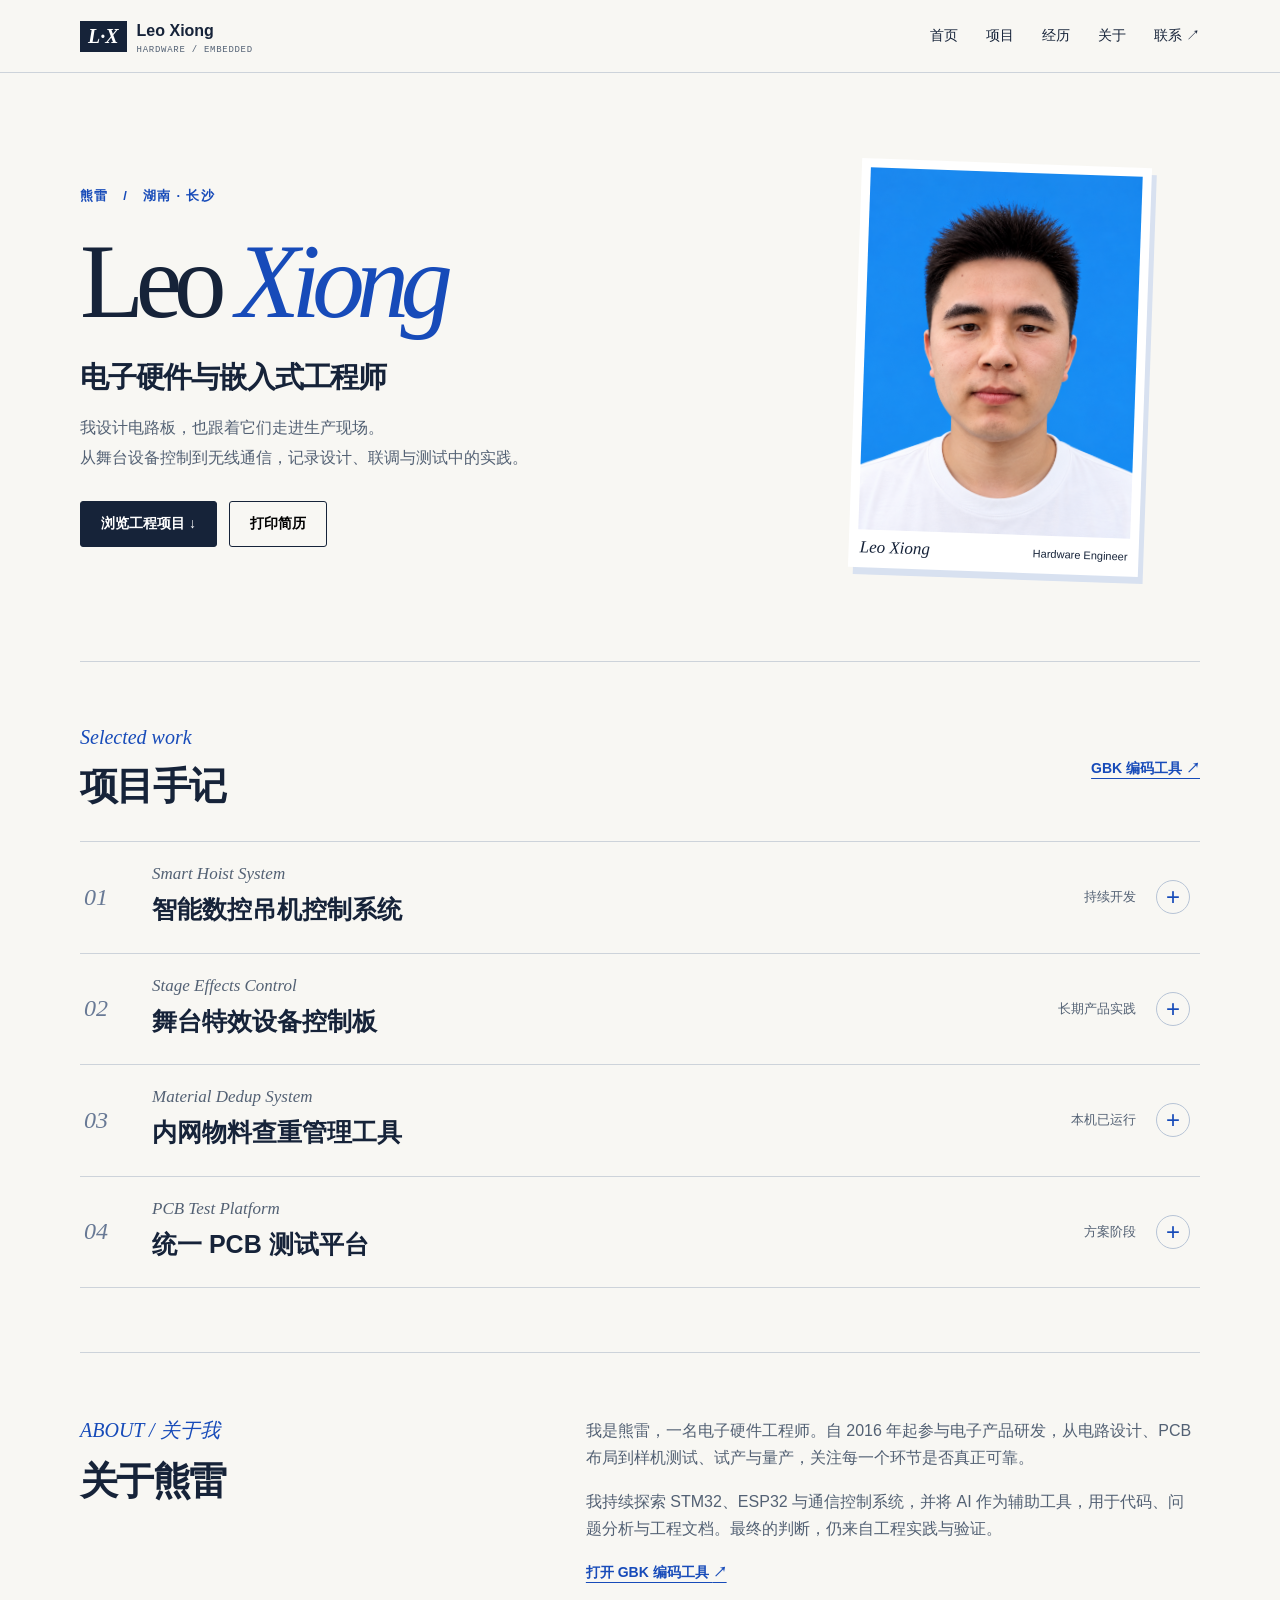
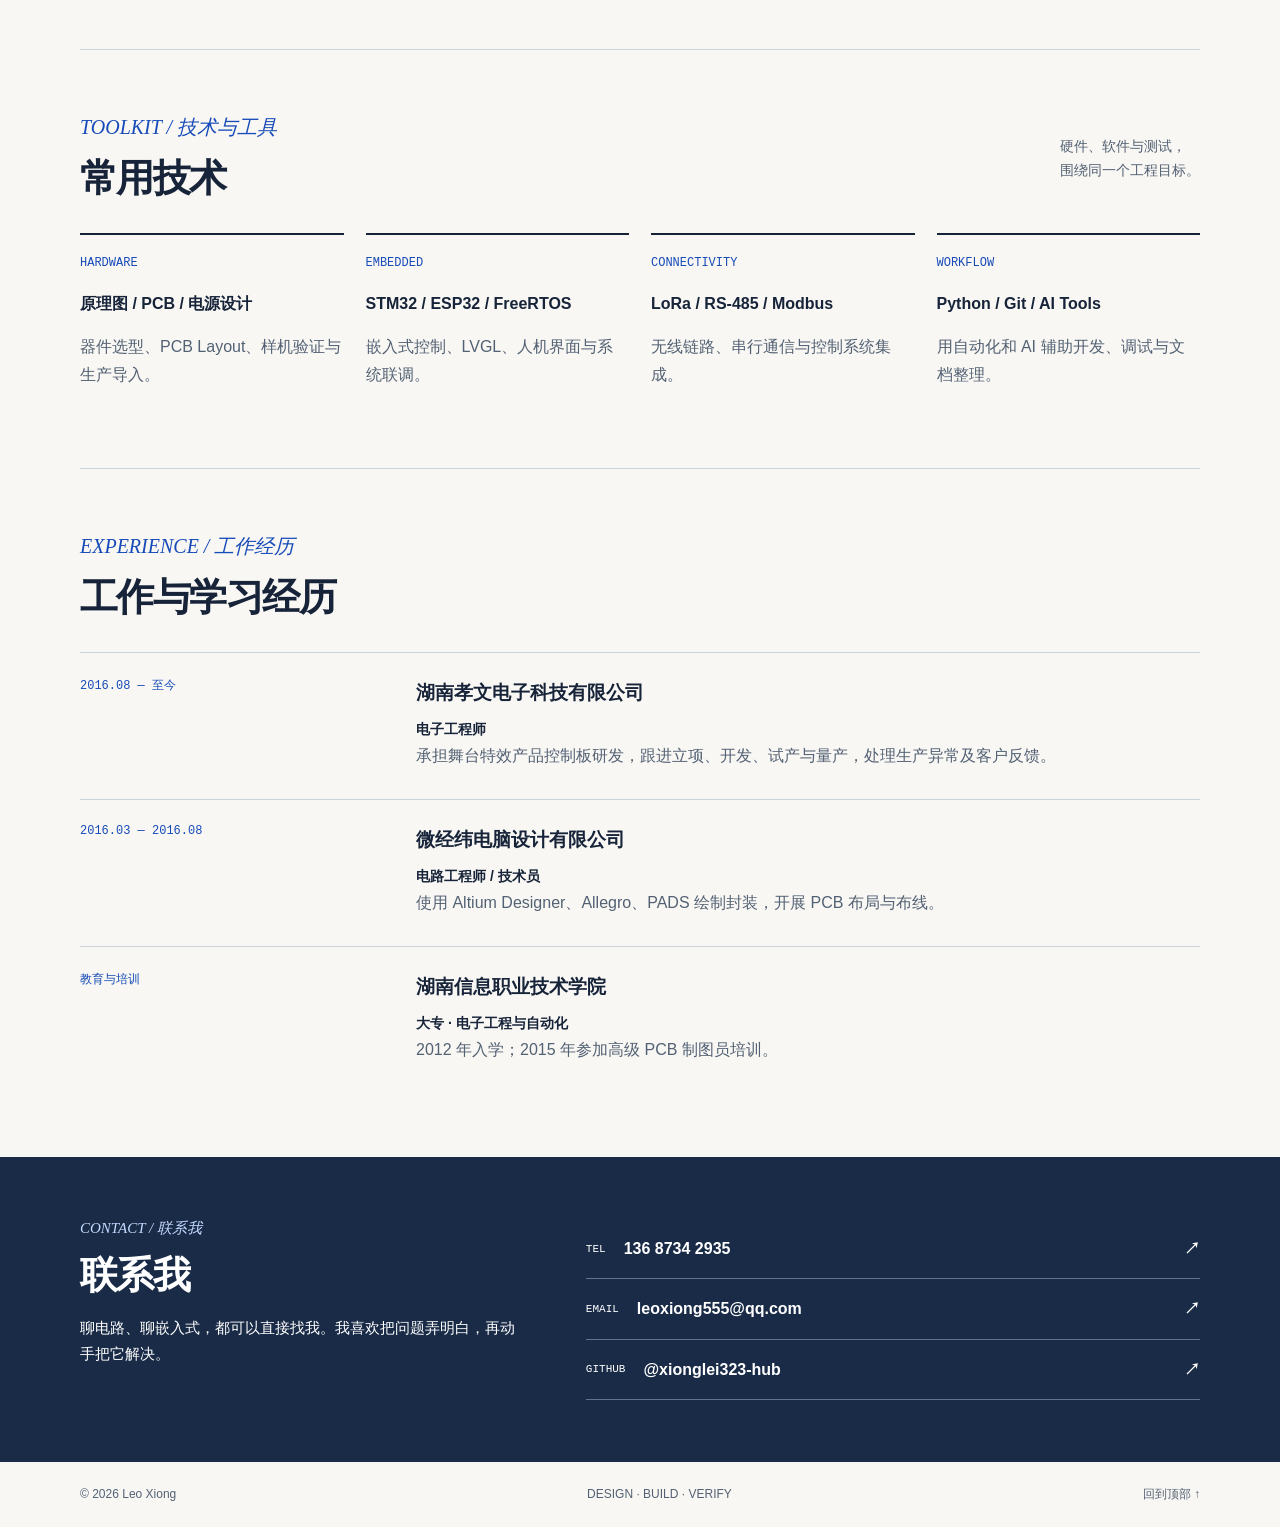
==== commit d162c3dc: "Add phone contact to personal homepage" ====
--- a/index.html
+++ b/index.html
@@ -10,5 +10,5 @@
 <section id="about" class="section about"><div><p class="eyebrow">ABOUT / 关于我</p><h2>关于熊雷</h2></div><div class="about-copy"><p class="lead">我是熊雷，一名电子硬件工程师。自 2016 年起参与电子产品研发，从电路设计、PCB 布局到样机测试、试产与量产，关注每一个环节是否真正可靠。</p><p>我持续探索 STM32、ESP32 与通信控制系统，并将 AI 作为辅助工具，用于代码、问题分析与工程文档。最终的判断，仍来自工程实践与验证。</p><a href="tools/gbk/index.html" class="text-link">打开 GBK 编码工具 <span>↗</span></a></div></section>
 <section class="section skills"><div class="section-top"><div><p class="eyebrow">TOOLKIT / 技术与工具</p><h2>常用技术</h2></div><p>硬件、软件与测试，<br>围绕同一个工程目标。</p></div><div id="skills-list" class="skills-list"></div></section>
 <section id="experience" class="section experience"><div class="section-top"><div><p class="eyebrow">EXPERIENCE / 工作经历</p><h2>工作与学习经历</h2></div></div><div class="experience-layout"><div id="timeline" class="timeline"></div></div></section></div>
-<section id="contact" class="contact"><div class="wrap contact-inner"><div><p class="eyebrow">CONTACT / 联系我</p><h2>联系我</h2><p>欢迎交流硬件研发、嵌入式控制与工程实践。</p></div><div class="contact-links"><a href="mailto:leoxiong555@qq.com"><span>EMAIL</span><strong>leoxiong555@qq.com</strong><b>↗</b></a><a href="https://github.com/xionglei323-hub"><span>GITHUB</span><strong>@xionglei323-hub</strong><b>↗</b></a></div></div></section></main><footer class="wrap footer"><span>© <span id="year">2026</span> Leo Xiong</span><span>DESIGN · BUILD · VERIFY</span><a href="#home">回到顶部 ↑</a></footer>
+<section id="contact" class="contact"><div class="wrap contact-inner"><div><p class="eyebrow">CONTACT / 联系我</p><h2>联系我</h2><p>聊电路、聊嵌入式，都可以直接找我。我喜欢把问题弄明白，再动手把它解决。</p></div><div class="contact-links"><a href="tel:+8613687342935" aria-label="拨打电话 136 8734 2935"><span>TEL</span><strong>136 8734 2935</strong><b aria-hidden="true">↗</b></a><a href="mailto:leoxiong555@qq.com"><span>EMAIL</span><strong>leoxiong555@qq.com</strong><b>↗</b></a><a href="https://github.com/xionglei323-hub"><span>GITHUB</span><strong>@xionglei323-hub</strong><b>↗</b></a></div></div></section></main><footer class="wrap footer"><span>© <span id="year">2026</span> Leo Xiong</span><span>DESIGN · BUILD · VERIFY</span><a href="#home">回到顶部 ↑</a></footer>
 </body></html>
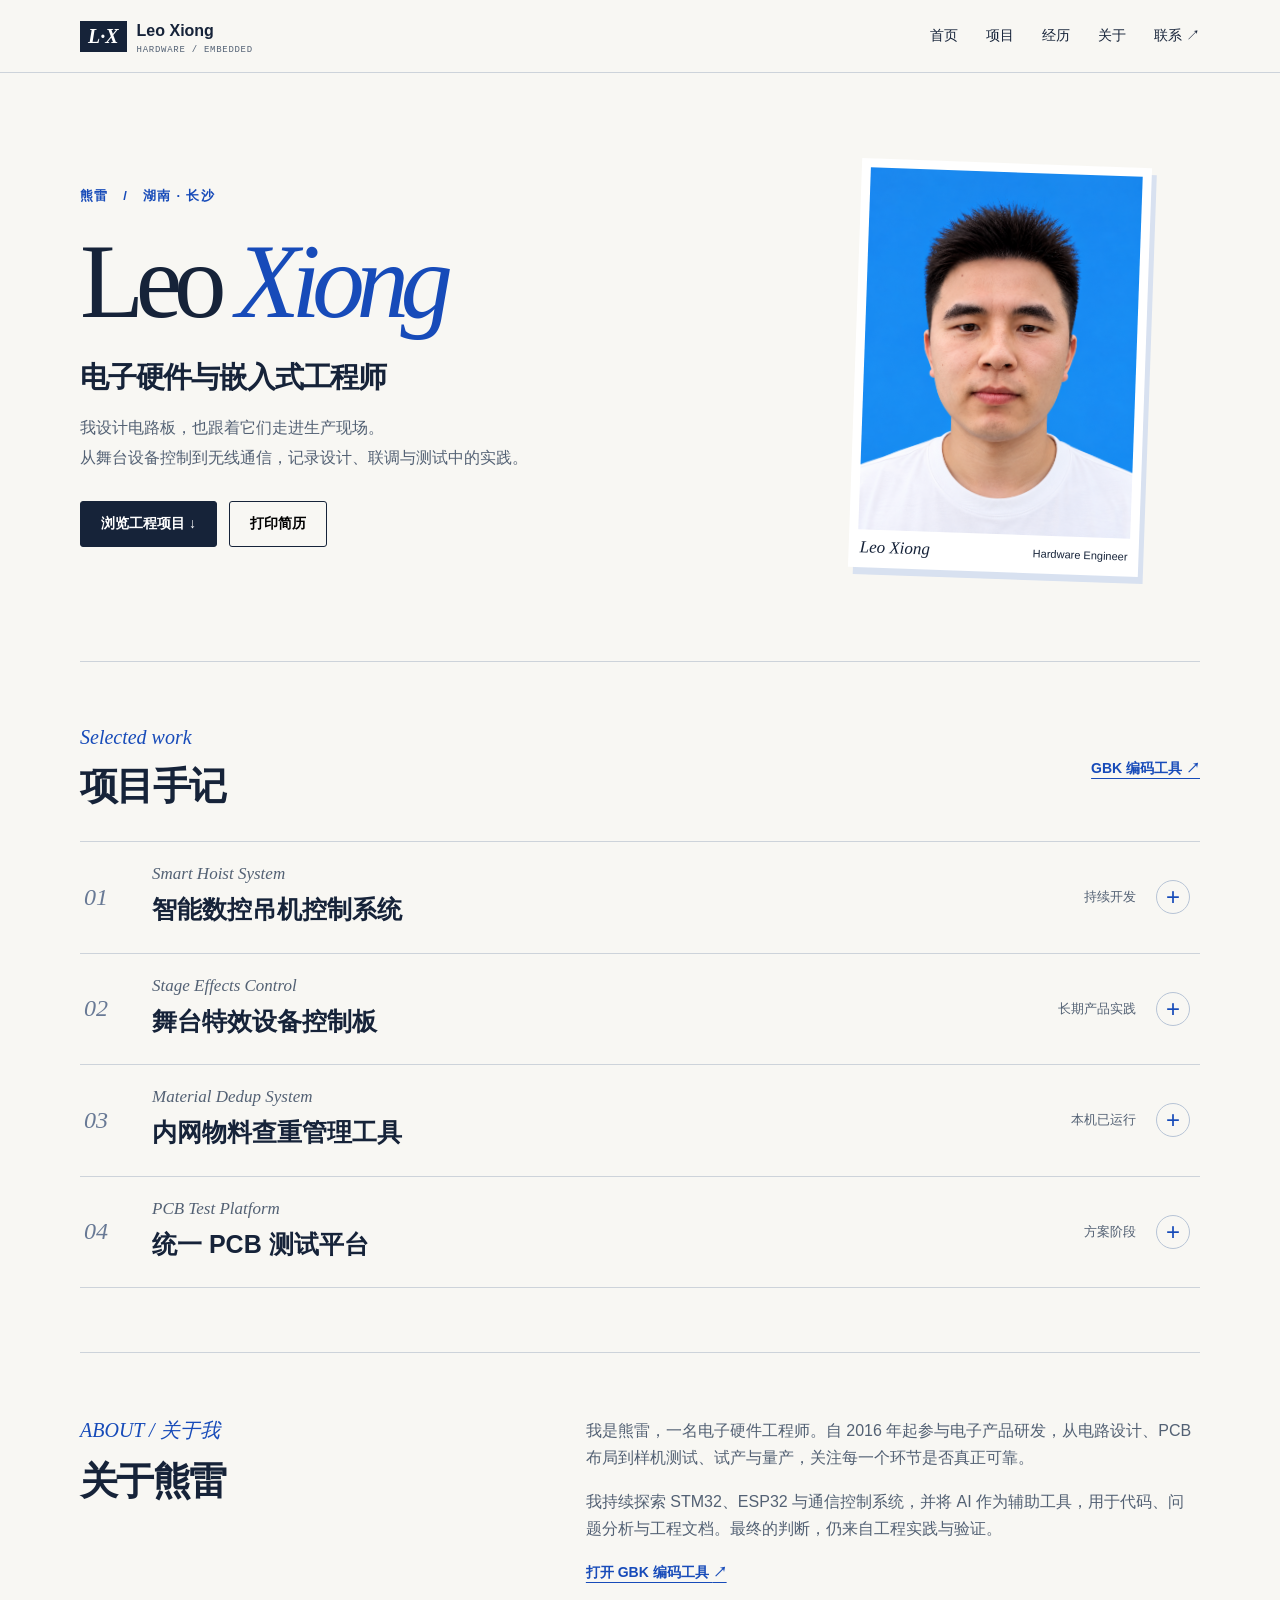
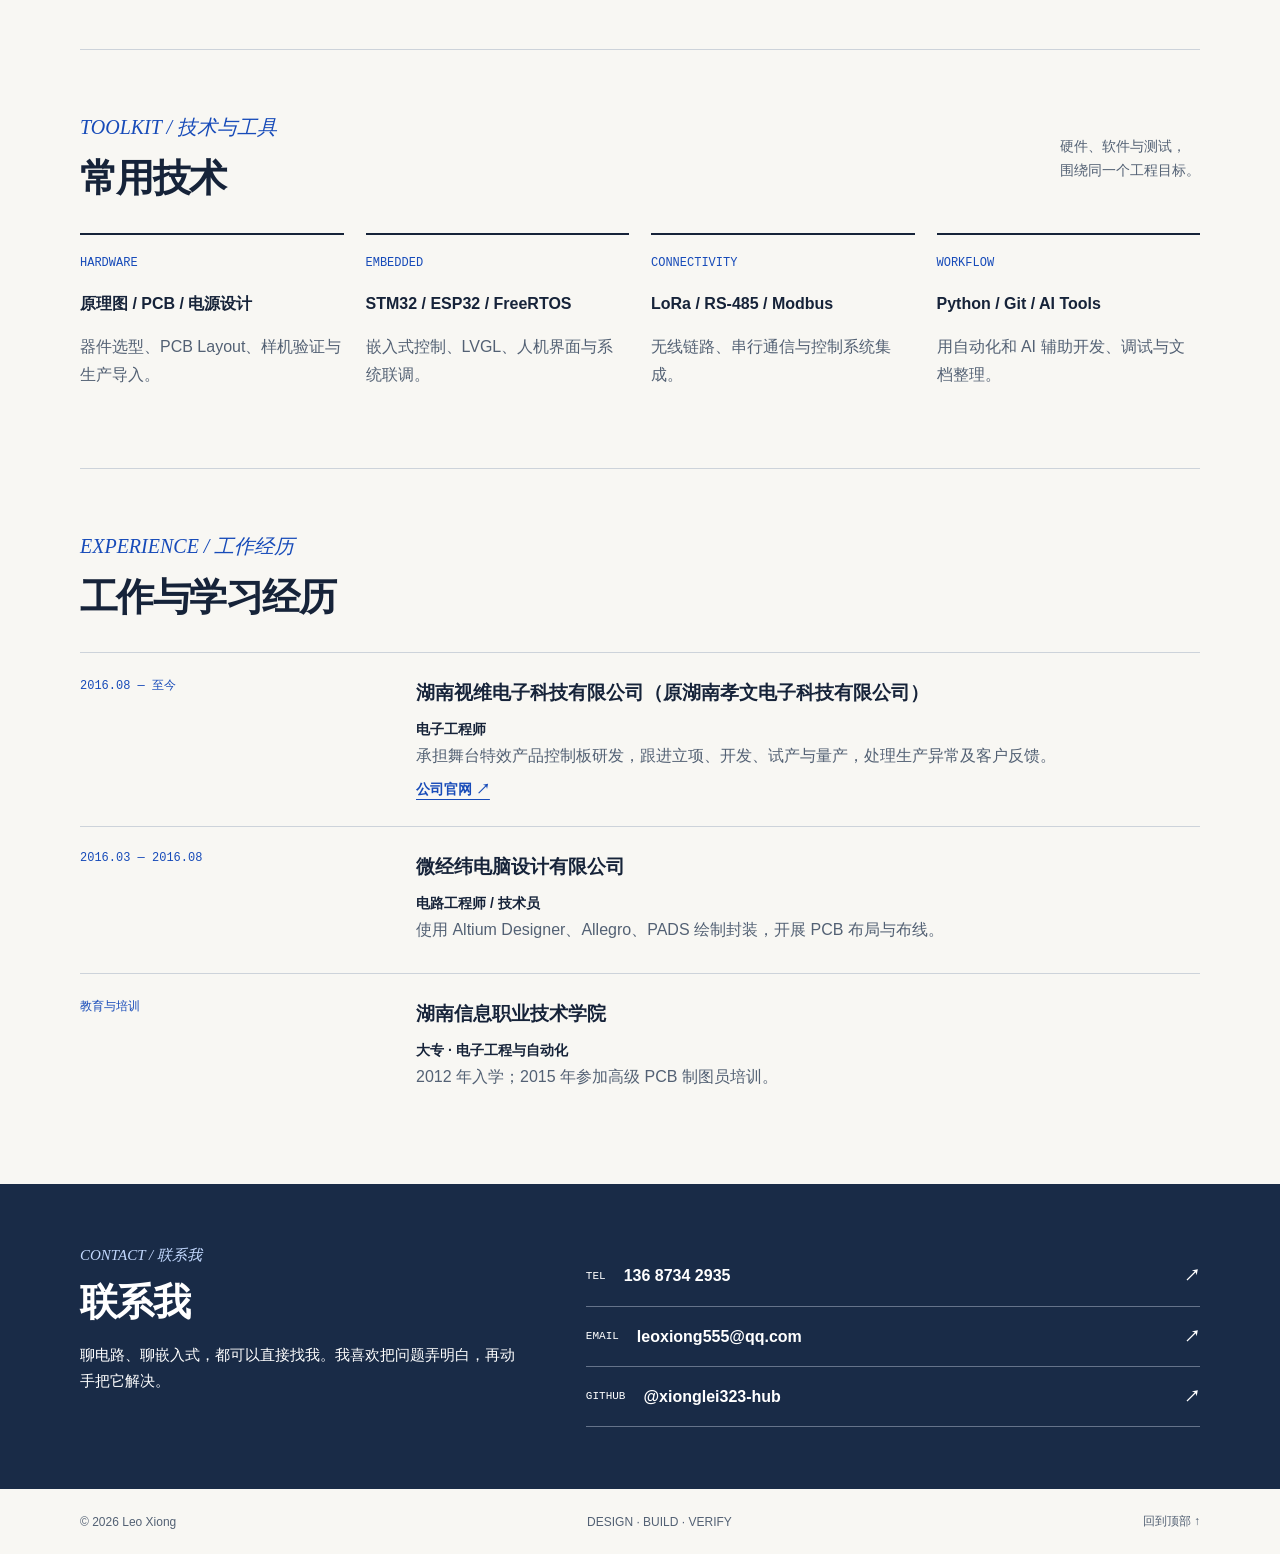
==== commit e2b90498: "Refresh cached homepage scripts after employer update" ====
--- a/index.html
+++ b/index.html
@@ -1,5 +1,5 @@
 <!doctype html>
-<html lang="zh-CN"><head><meta charset="utf-8"><meta name="viewport" content="width=device-width, initial-scale=1"><meta name="description" content="熊雷 Leo Xiong，电子硬件与嵌入式工程师的个人主页。"><link rel="icon" href="assets/favicon.svg"><link rel="stylesheet" href="assets/style.css"><script src="assets/data.js" defer></script><script src="assets/app.js" defer></script><title>Leo Xiong · Hardware & Embedded</title></head>
+<html lang="zh-CN"><head><meta charset="utf-8"><meta name="viewport" content="width=device-width, initial-scale=1"><meta name="description" content="熊雷 Leo Xiong，电子硬件与嵌入式工程师的个人主页。"><link rel="icon" href="assets/favicon.svg"><link rel="stylesheet" href="assets/style.css"><script src="assets/data.js?v=37be3c1" defer></script><script src="assets/app.js?v=37be3c1" defer></script><title>Leo Xiong · Hardware & Embedded</title></head>
 <body><a class="skip" href="#main">跳到主要内容</a>
 <header class="header"><div class="wrap header-inner"><a href="#home" class="brand"><span class="brand-mark">L<span>·</span>X</span><span>Leo Xiong<small>HARDWARE / EMBEDDED</small></span></a><button class="menu-toggle" aria-expanded="false" aria-controls="nav">菜单 <span>☰</span></button><nav id="nav" aria-label="主导航"><a href="#home">首页</a><a href="#projects">项目</a><a href="#experience">经历</a><a href="#about">关于</a><a href="#contact">联系 <span>↗</span></a></nav></div></header>
 <main id="main"><section id="home" class="cover wrap">
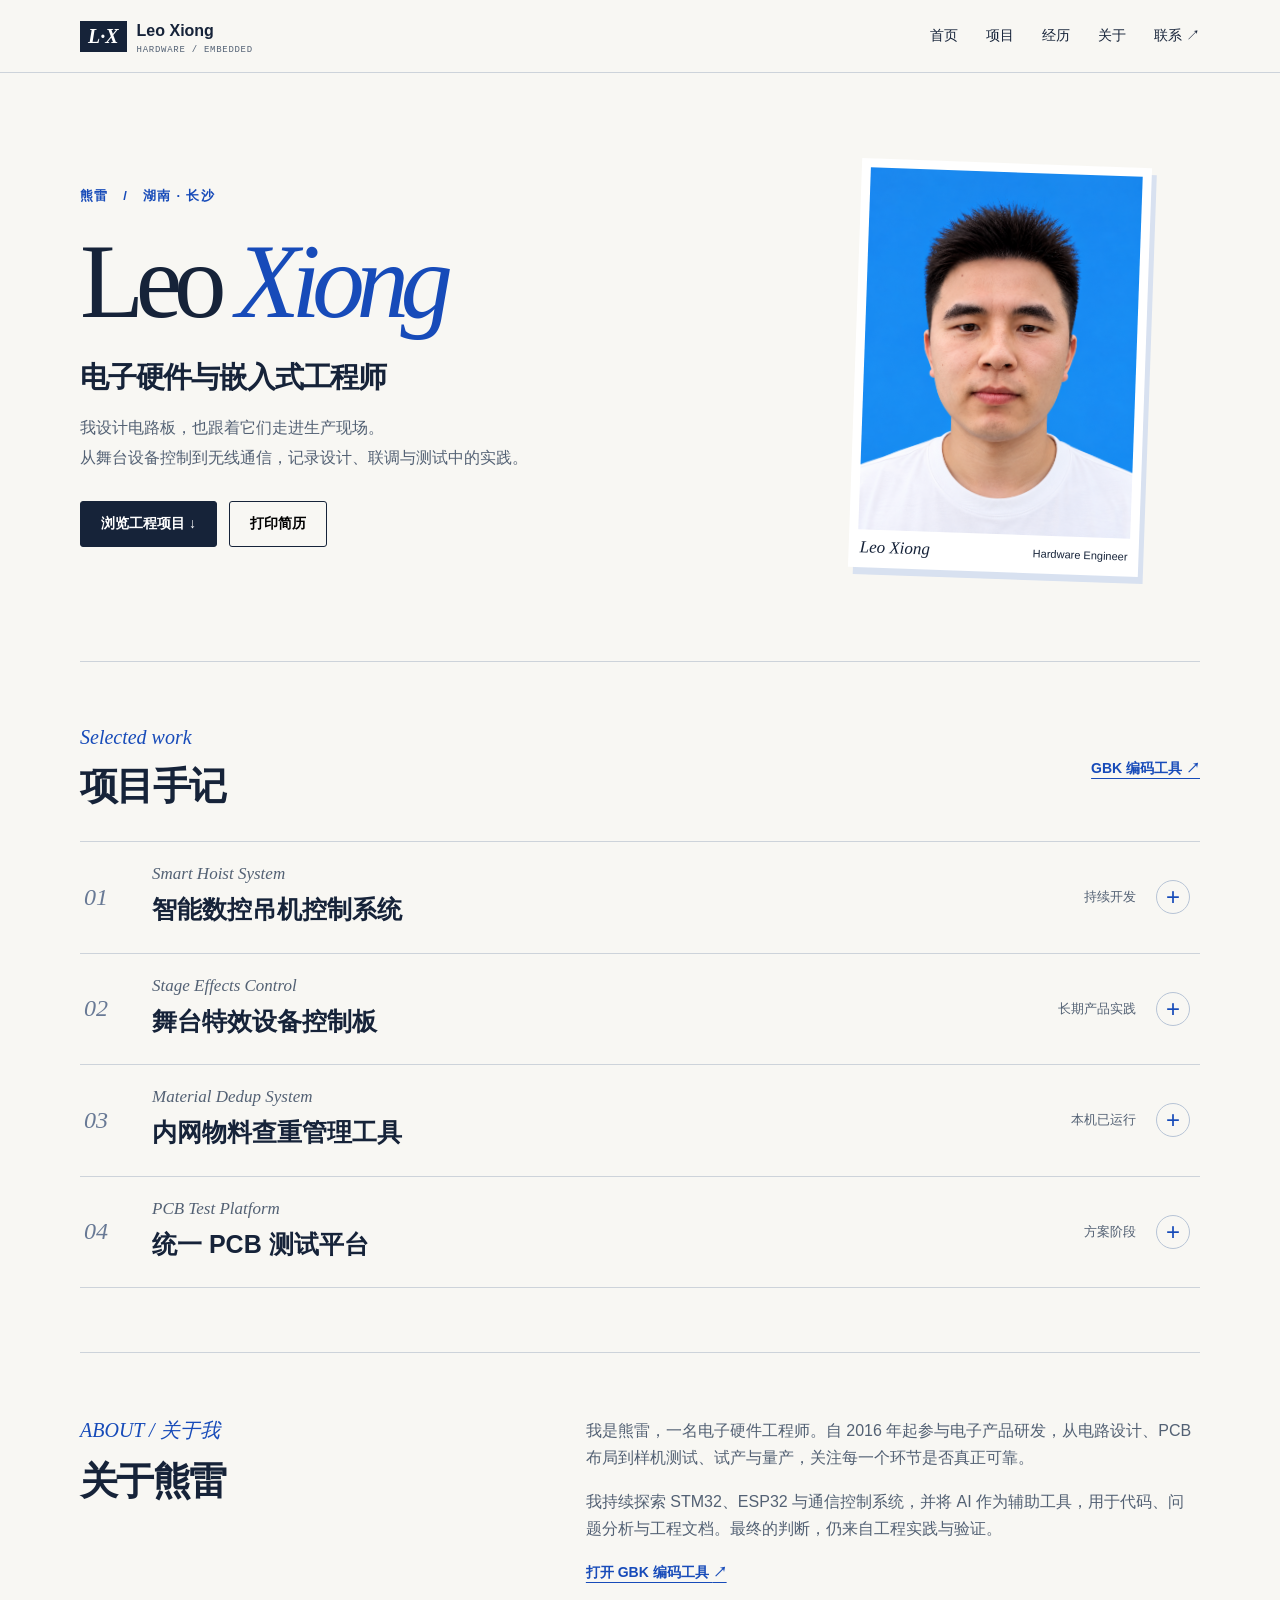
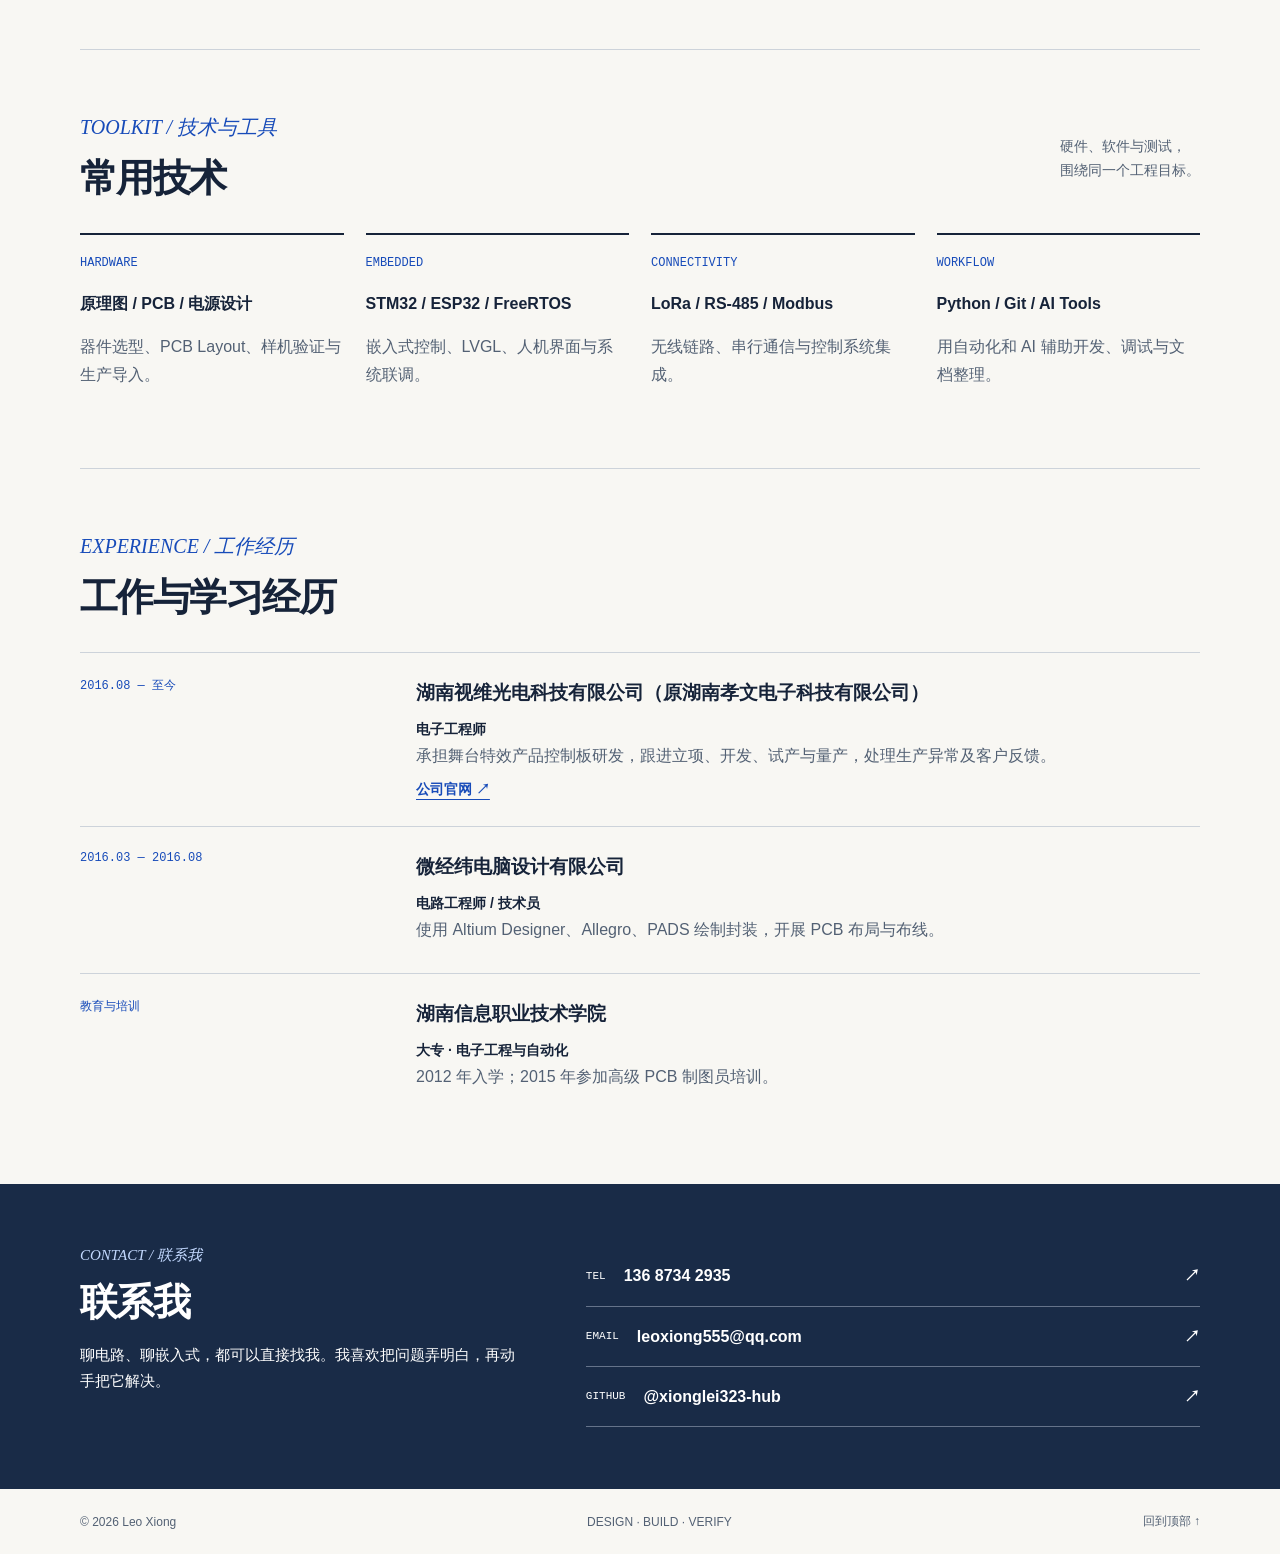
==== commit a75904e9: "Refresh homepage scripts for company update" ====
--- a/index.html
+++ b/index.html
@@ -1,5 +1,5 @@
 <!doctype html>
-<html lang="zh-CN"><head><meta charset="utf-8"><meta name="viewport" content="width=device-width, initial-scale=1"><meta name="description" content="熊雷 Leo Xiong，电子硬件与嵌入式工程师的个人主页。"><link rel="icon" href="assets/favicon.svg"><link rel="stylesheet" href="assets/style.css"><script src="assets/data.js?v=37be3c1" defer></script><script src="assets/app.js?v=37be3c1" defer></script><title>Leo Xiong · Hardware & Embedded</title></head>
+<html lang="zh-CN"><head><meta charset="utf-8"><meta name="viewport" content="width=device-width, initial-scale=1"><meta name="description" content="熊雷 Leo Xiong，电子硬件与嵌入式工程师的个人主页。"><link rel="icon" href="assets/favicon.svg"><link rel="stylesheet" href="assets/style.css"><script src="assets/data.js?v=20261127-company" defer></script><script src="assets/app.js?v=20261127-company" defer></script><title>Leo Xiong · Hardware & Embedded</title></head>
 <body><a class="skip" href="#main">跳到主要内容</a>
 <header class="header"><div class="wrap header-inner"><a href="#home" class="brand"><span class="brand-mark">L<span>·</span>X</span><span>Leo Xiong<small>HARDWARE / EMBEDDED</small></span></a><button class="menu-toggle" aria-expanded="false" aria-controls="nav">菜单 <span>☰</span></button><nav id="nav" aria-label="主导航"><a href="#home">首页</a><a href="#projects">项目</a><a href="#experience">经历</a><a href="#about">关于</a><a href="#contact">联系 <span>↗</span></a></nav></div></header>
 <main id="main"><section id="home" class="cover wrap">
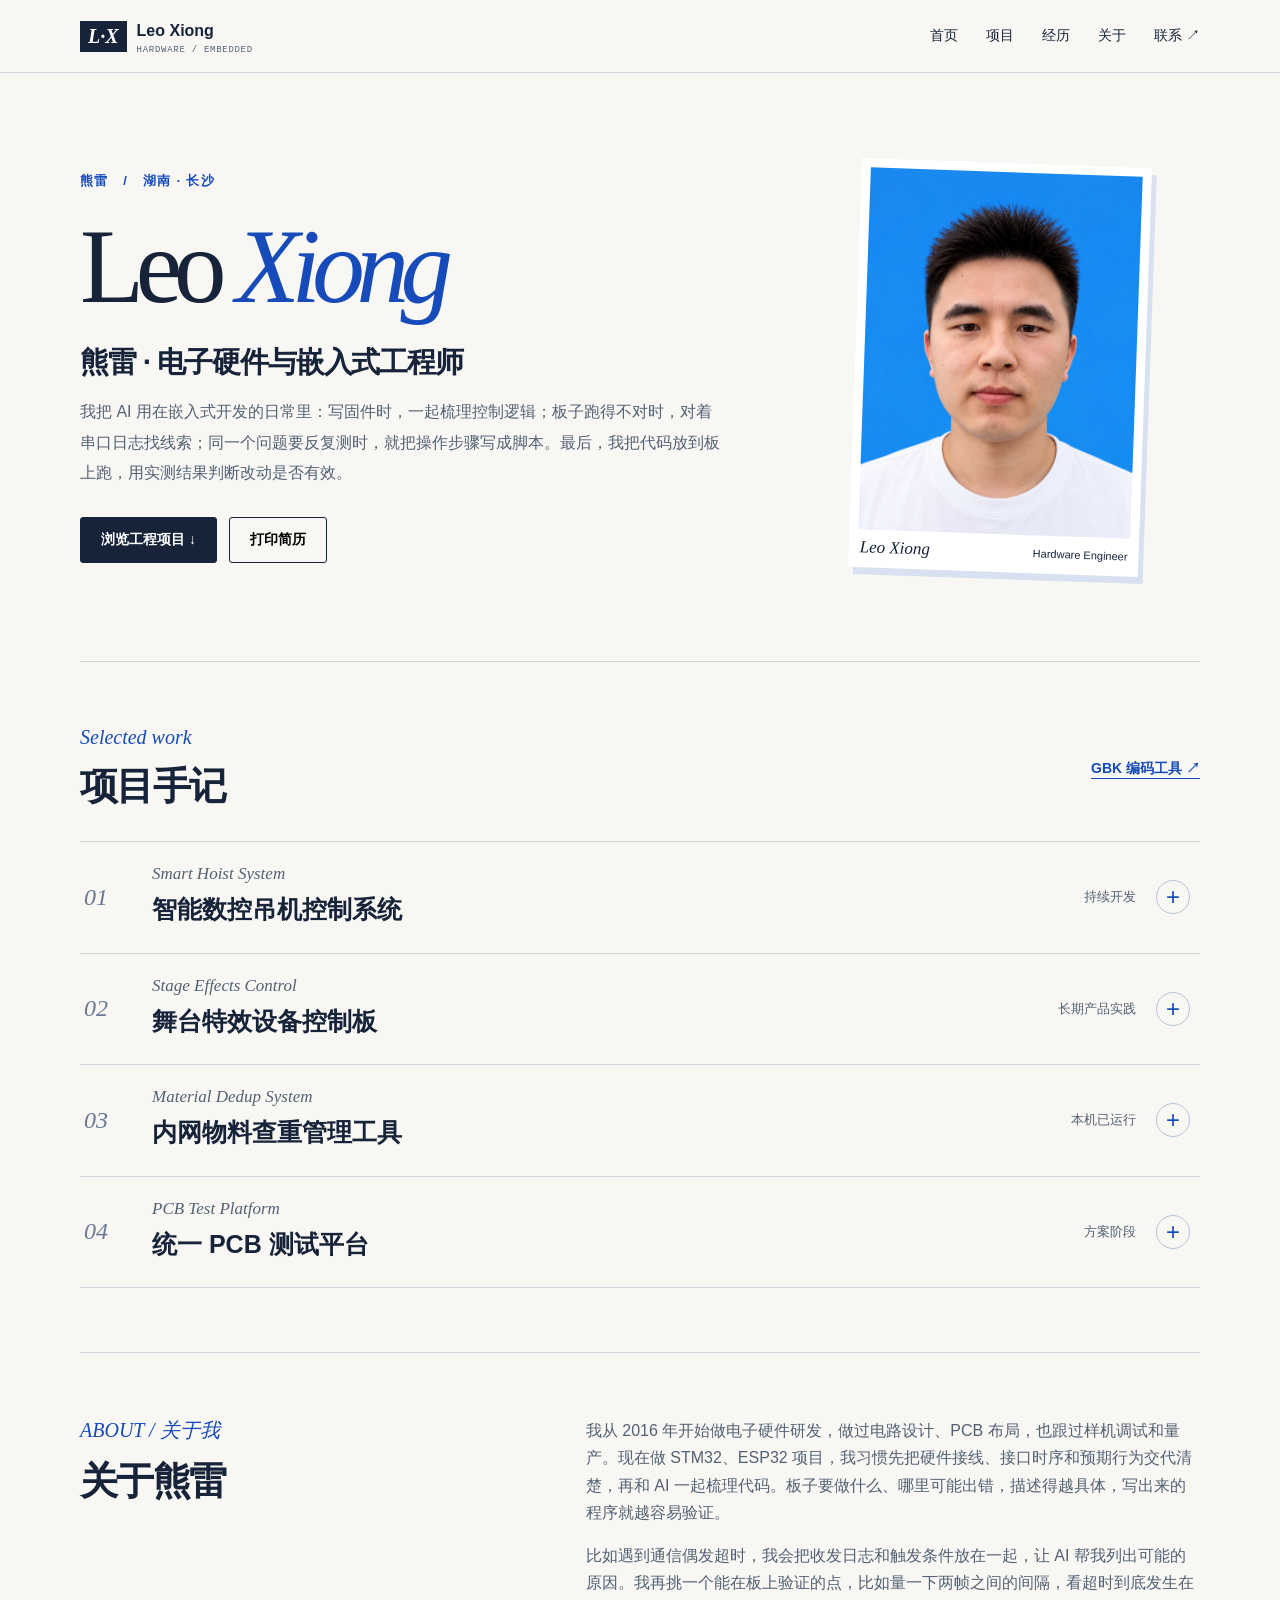
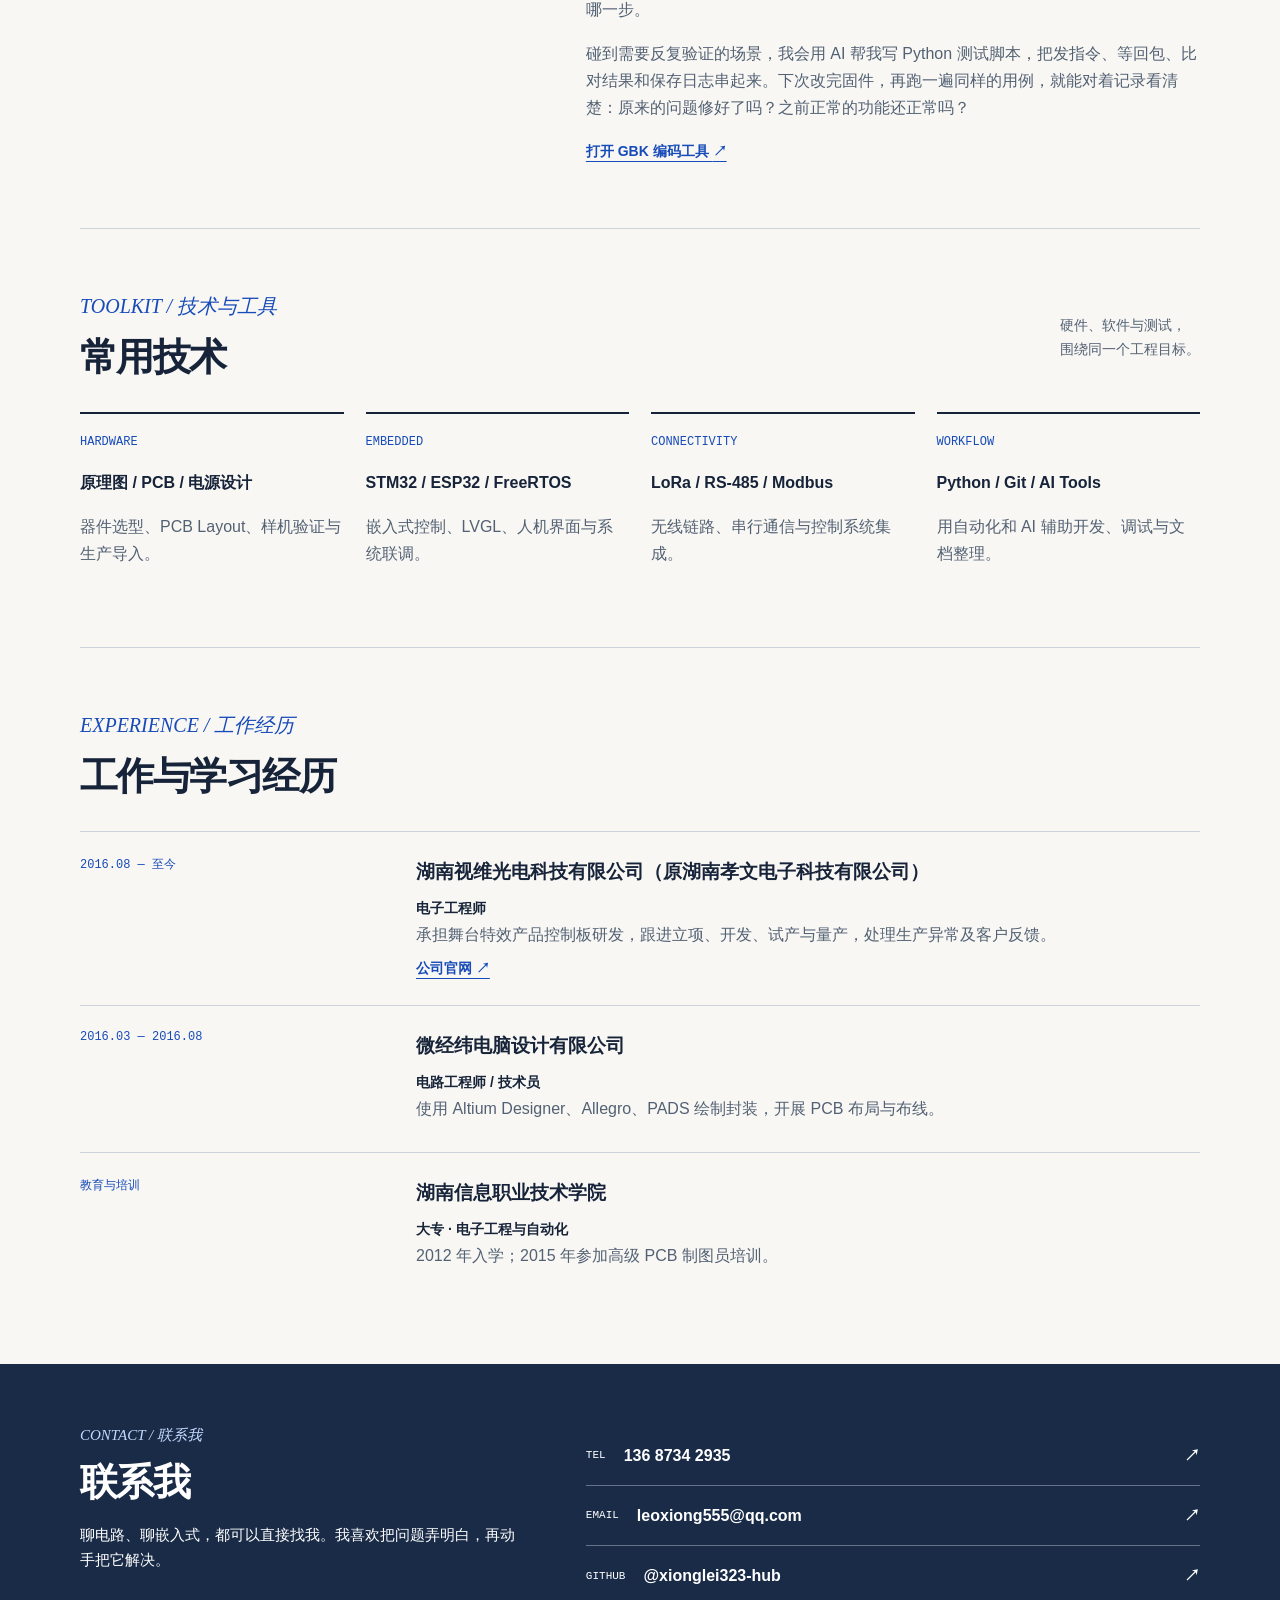
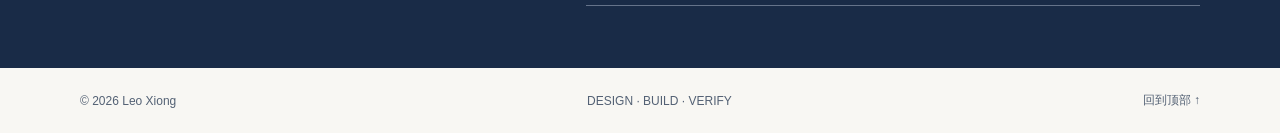
==== commit 5a5d0408: "Describe AI-assisted embedded development and testing on homepage" ====
--- a/index.html
+++ b/index.html
@@ -4,10 +4,10 @@
 <header class="header"><div class="wrap header-inner"><a href="#home" class="brand"><span class="brand-mark">L<span>·</span>X</span><span>Leo Xiong<small>HARDWARE / EMBEDDED</small></span></a><button class="menu-toggle" aria-expanded="false" aria-controls="nav">菜单 <span>☰</span></button><nav id="nav" aria-label="主导航"><a href="#home">首页</a><a href="#projects">项目</a><a href="#experience">经历</a><a href="#about">关于</a><a href="#contact">联系 <span>↗</span></a></nav></div></header>
 <main id="main"><section id="home" class="cover wrap">
 <div class="cover-copy"><p class="kicker">熊雷 &nbsp; / &nbsp; 湖南 · 长沙</p><h1>Leo <em>Xiong</em></h1>
-<h2>电子硬件与嵌入式工程师</h2><p class="summary">我设计电路板，也跟着它们走进生产现场。<br>从舞台设备控制到无线通信，记录设计、联调与测试中的实践。</p>
+<h2>熊雷 · 电子硬件与嵌入式工程师</h2><p class="summary">我把 AI 用在嵌入式开发的日常里：写固件时，一起梳理控制逻辑；板子跑得不对时，对着串口日志找线索；同一个问题要反复测时，就把操作步骤写成脚本。最后，我把代码放到板上跑，用实测结果判断改动是否有效。</p>
 <div class="actions"><a class="button dark" href="#projects">浏览工程项目 ↓</a><button class="button light" onclick="window.print()">打印简历</button></div></div>
 <figure class="cover-photo"><img src="assets/leo-xiong.png" width="1087" height="1447" alt="熊雷的蓝底彩色肖像"><figcaption>Leo Xiong <span>Hardware Engineer</span></figcaption></figure></section><div class="wrap"><section id="projects" class="section"><div class="section-top"><div><p class="kicker">Selected work</p><h2>项目手记</h2></div><a class="tool-link" href="tools/gbk/index.html">GBK 编码工具 ↗</a></div><div id="projects-grid" class="projects-grid"></div></section>
-<section id="about" class="section about"><div><p class="eyebrow">ABOUT / 关于我</p><h2>关于熊雷</h2></div><div class="about-copy"><p class="lead">我是熊雷，一名电子硬件工程师。自 2016 年起参与电子产品研发，从电路设计、PCB 布局到样机测试、试产与量产，关注每一个环节是否真正可靠。</p><p>我持续探索 STM32、ESP32 与通信控制系统，并将 AI 作为辅助工具，用于代码、问题分析与工程文档。最终的判断，仍来自工程实践与验证。</p><a href="tools/gbk/index.html" class="text-link">打开 GBK 编码工具 <span>↗</span></a></div></section>
+<section id="about" class="section about"><div><p class="eyebrow">ABOUT / 关于我</p><h2>关于熊雷</h2></div><div class="about-copy"><p class="lead">我从 2016 年开始做电子硬件研发，做过电路设计、PCB 布局，也跟过样机调试和量产。现在做 STM32、ESP32 项目，我习惯先把硬件接线、接口时序和预期行为交代清楚，再和 AI 一起梳理代码。板子要做什么、哪里可能出错，描述得越具体，写出来的程序就越容易验证。</p><p>比如遇到通信偶发超时，我会把收发日志和触发条件放在一起，让 AI 帮我列出可能的原因。我再挑一个能在板上验证的点，比如量一下两帧之间的间隔，看超时到底发生在哪一步。</p><p>碰到需要反复验证的场景，我会用 AI 帮我写 Python 测试脚本，把发指令、等回包、比对结果和保存日志串起来。下次改完固件，再跑一遍同样的用例，就能对着记录看清楚：原来的问题修好了吗？之前正常的功能还正常吗？</p><a href="tools/gbk/index.html" class="text-link">打开 GBK 编码工具 <span>↗</span></a></div></section>
 <section class="section skills"><div class="section-top"><div><p class="eyebrow">TOOLKIT / 技术与工具</p><h2>常用技术</h2></div><p>硬件、软件与测试，<br>围绕同一个工程目标。</p></div><div id="skills-list" class="skills-list"></div></section>
 <section id="experience" class="section experience"><div class="section-top"><div><p class="eyebrow">EXPERIENCE / 工作经历</p><h2>工作与学习经历</h2></div></div><div class="experience-layout"><div id="timeline" class="timeline"></div></div></section></div>
 <section id="contact" class="contact"><div class="wrap contact-inner"><div><p class="eyebrow">CONTACT / 联系我</p><h2>联系我</h2><p>聊电路、聊嵌入式，都可以直接找我。我喜欢把问题弄明白，再动手把它解决。</p></div><div class="contact-links"><a href="tel:+8613687342935" aria-label="拨打电话 136 8734 2935"><span>TEL</span><strong>136 8734 2935</strong><b aria-hidden="true">↗</b></a><a href="mailto:leoxiong555@qq.com"><span>EMAIL</span><strong>leoxiong555@qq.com</strong><b>↗</b></a><a href="https://github.com/xionglei323-hub"><span>GITHUB</span><strong>@xionglei323-hub</strong><b>↗</b></a></div></div></section></main><footer class="wrap footer"><span>© <span id="year">2026</span> Leo Xiong</span><span>DESIGN · BUILD · VERIFY</span><a href="#home">回到顶部 ↑</a></footer>
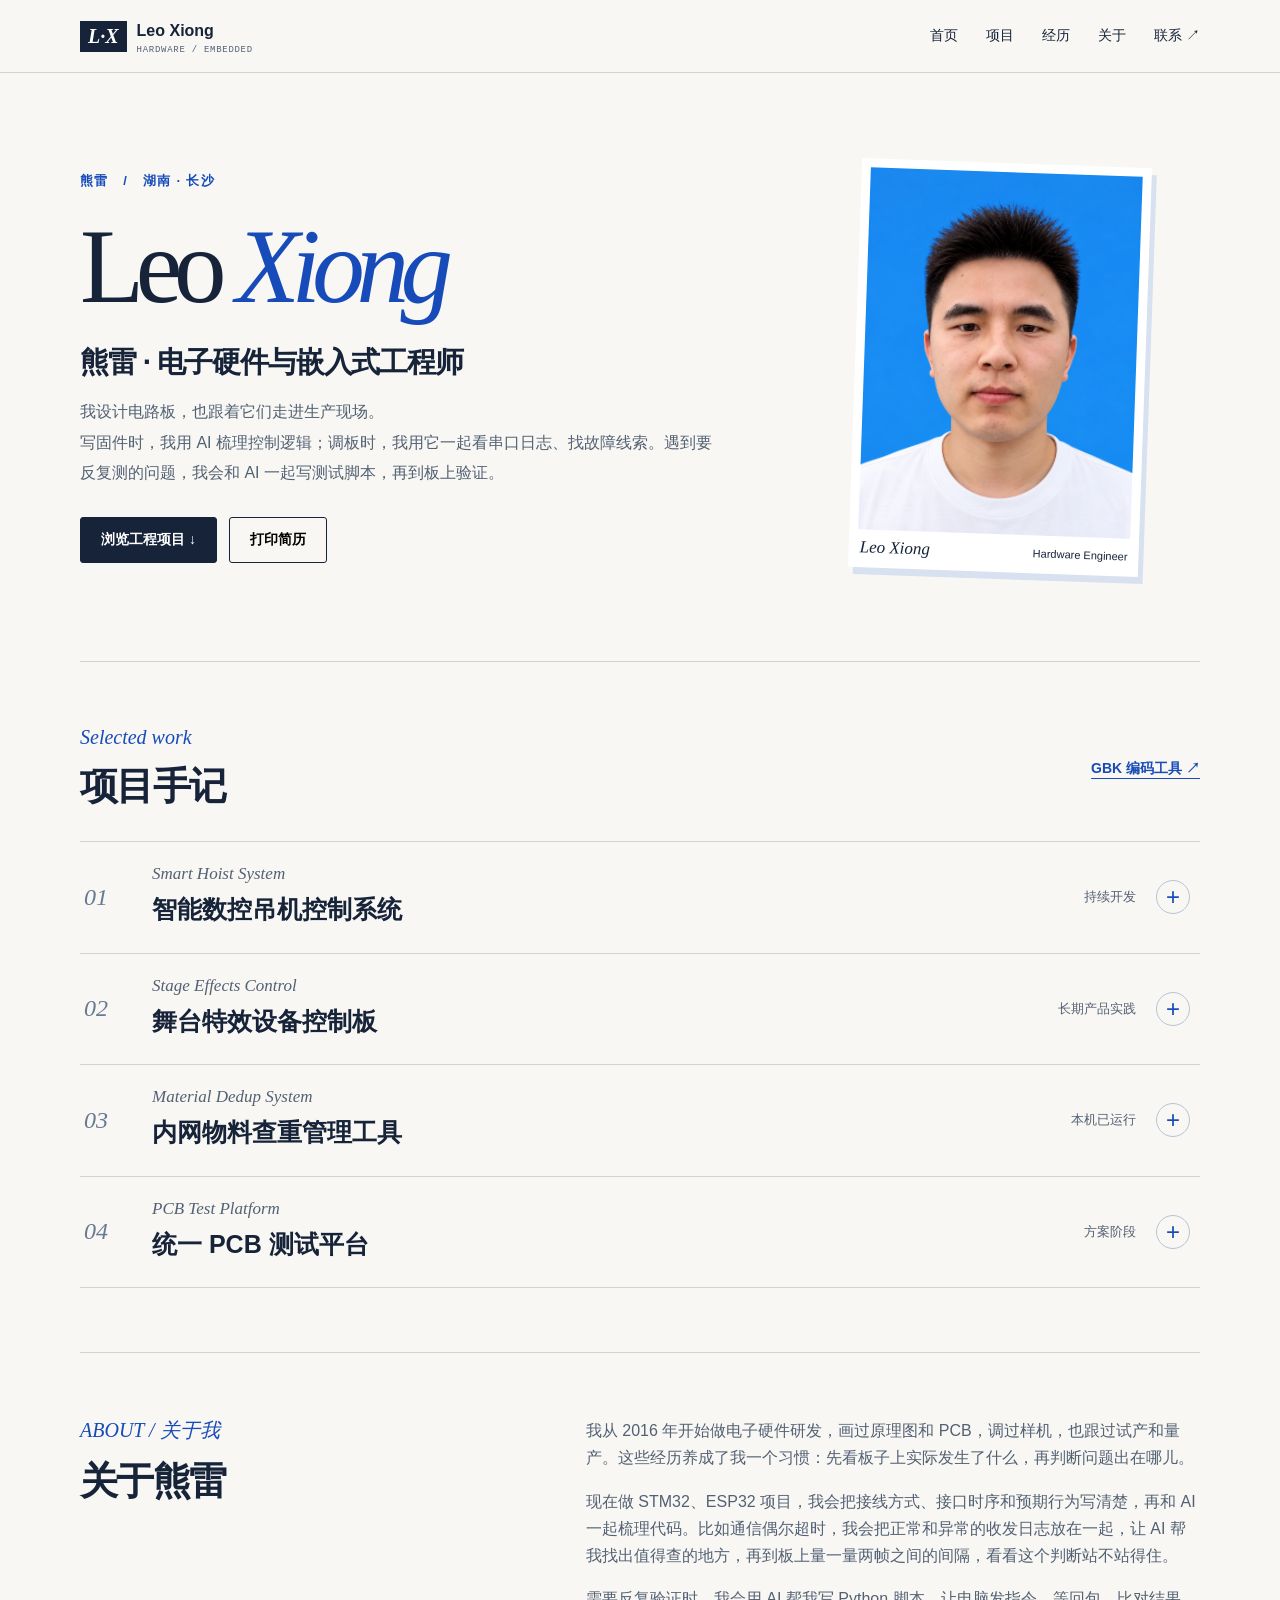
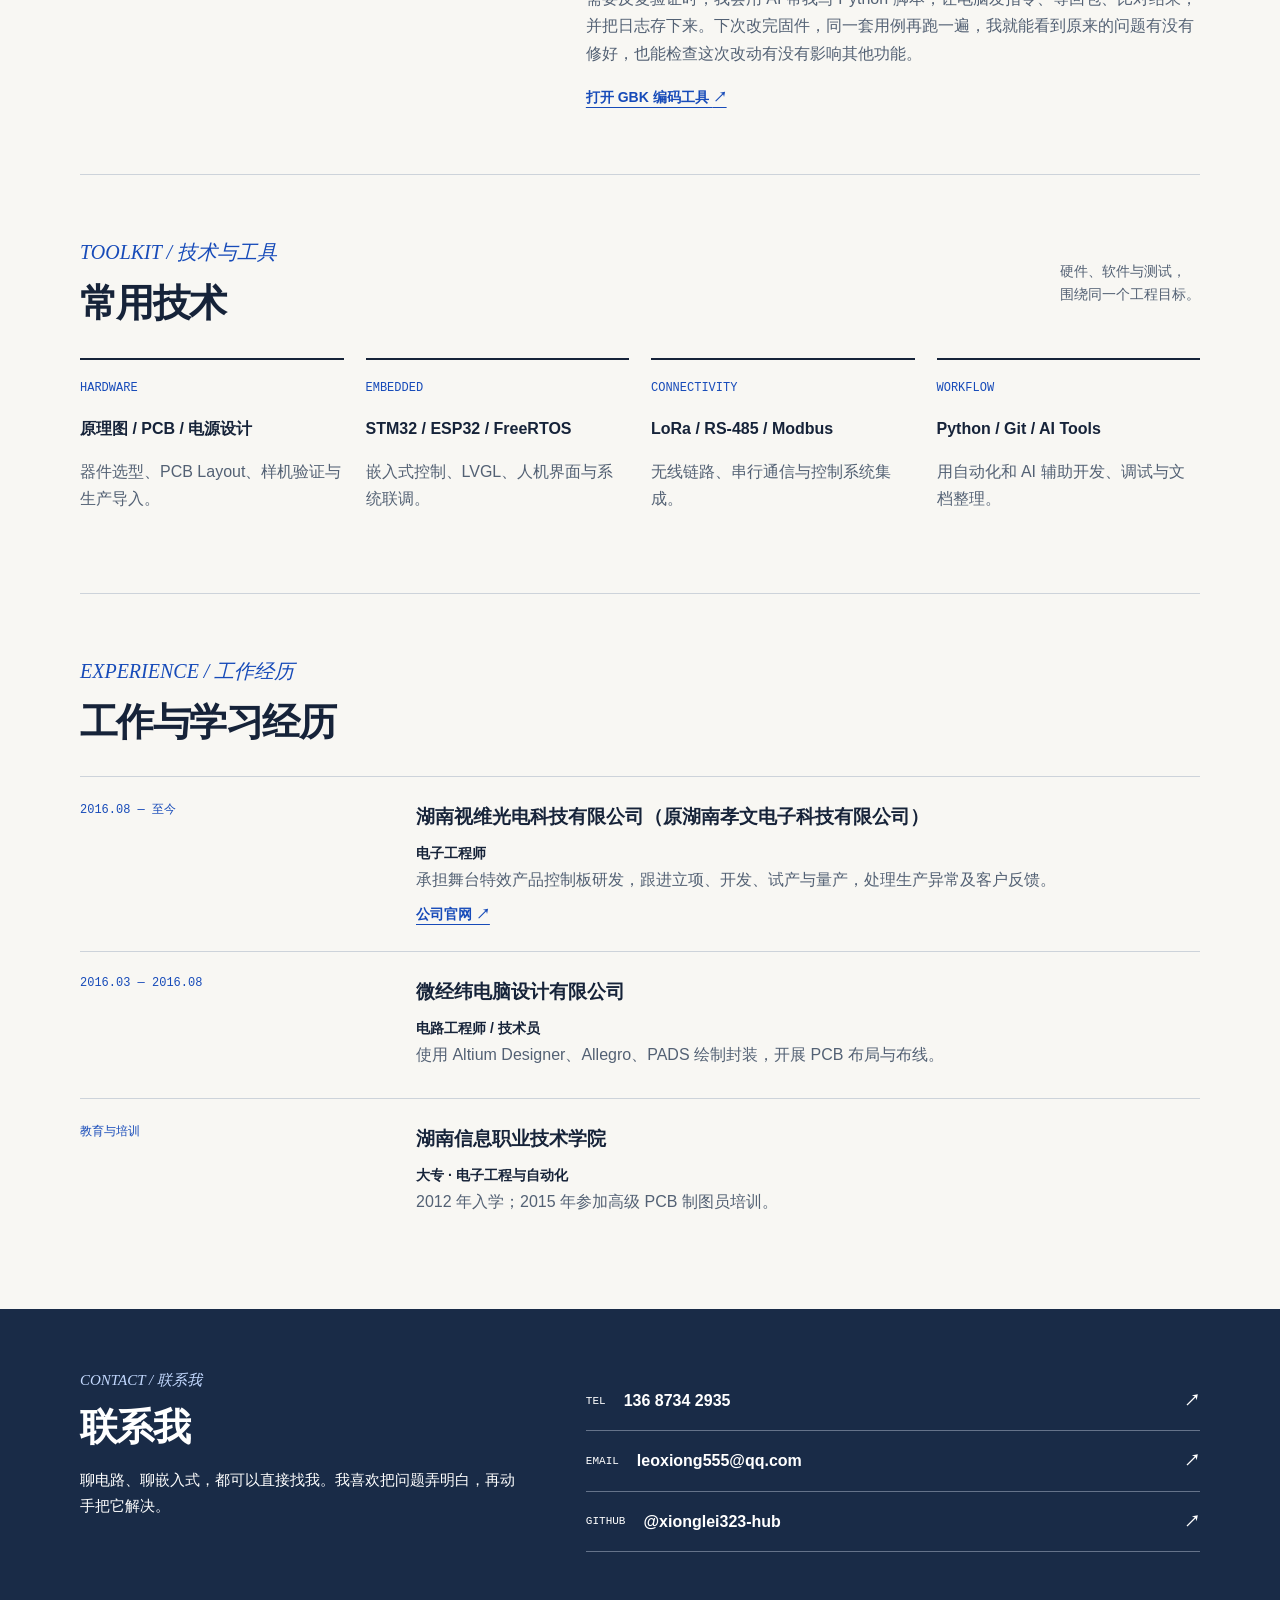
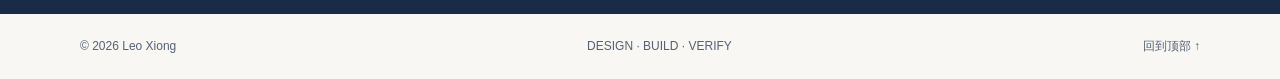
==== commit 300f36e6: "Highlight hands-on hardware experience and everyday AI use" ====
--- a/index.html
+++ b/index.html
@@ -4,10 +4,10 @@
 <header class="header"><div class="wrap header-inner"><a href="#home" class="brand"><span class="brand-mark">L<span>·</span>X</span><span>Leo Xiong<small>HARDWARE / EMBEDDED</small></span></a><button class="menu-toggle" aria-expanded="false" aria-controls="nav">菜单 <span>☰</span></button><nav id="nav" aria-label="主导航"><a href="#home">首页</a><a href="#projects">项目</a><a href="#experience">经历</a><a href="#about">关于</a><a href="#contact">联系 <span>↗</span></a></nav></div></header>
 <main id="main"><section id="home" class="cover wrap">
 <div class="cover-copy"><p class="kicker">熊雷 &nbsp; / &nbsp; 湖南 · 长沙</p><h1>Leo <em>Xiong</em></h1>
-<h2>熊雷 · 电子硬件与嵌入式工程师</h2><p class="summary">我把 AI 用在嵌入式开发的日常里：写固件时，一起梳理控制逻辑；板子跑得不对时，对着串口日志找线索；同一个问题要反复测时，就把操作步骤写成脚本。最后，我把代码放到板上跑，用实测结果判断改动是否有效。</p>
+<h2>熊雷 · 电子硬件与嵌入式工程师</h2><p class="summary">我设计电路板，也跟着它们走进生产现场。<br>写固件时，我用 AI 梳理控制逻辑；调板时，我用它一起看串口日志、找故障线索。遇到要反复测的问题，我会和 AI 一起写测试脚本，再到板上验证。</p>
 <div class="actions"><a class="button dark" href="#projects">浏览工程项目 ↓</a><button class="button light" onclick="window.print()">打印简历</button></div></div>
 <figure class="cover-photo"><img src="assets/leo-xiong.png" width="1087" height="1447" alt="熊雷的蓝底彩色肖像"><figcaption>Leo Xiong <span>Hardware Engineer</span></figcaption></figure></section><div class="wrap"><section id="projects" class="section"><div class="section-top"><div><p class="kicker">Selected work</p><h2>项目手记</h2></div><a class="tool-link" href="tools/gbk/index.html">GBK 编码工具 ↗</a></div><div id="projects-grid" class="projects-grid"></div></section>
-<section id="about" class="section about"><div><p class="eyebrow">ABOUT / 关于我</p><h2>关于熊雷</h2></div><div class="about-copy"><p class="lead">我从 2016 年开始做电子硬件研发，做过电路设计、PCB 布局，也跟过样机调试和量产。现在做 STM32、ESP32 项目，我习惯先把硬件接线、接口时序和预期行为交代清楚，再和 AI 一起梳理代码。板子要做什么、哪里可能出错，描述得越具体，写出来的程序就越容易验证。</p><p>比如遇到通信偶发超时，我会把收发日志和触发条件放在一起，让 AI 帮我列出可能的原因。我再挑一个能在板上验证的点，比如量一下两帧之间的间隔，看超时到底发生在哪一步。</p><p>碰到需要反复验证的场景，我会用 AI 帮我写 Python 测试脚本，把发指令、等回包、比对结果和保存日志串起来。下次改完固件，再跑一遍同样的用例，就能对着记录看清楚：原来的问题修好了吗？之前正常的功能还正常吗？</p><a href="tools/gbk/index.html" class="text-link">打开 GBK 编码工具 <span>↗</span></a></div></section>
+<section id="about" class="section about"><div><p class="eyebrow">ABOUT / 关于我</p><h2>关于熊雷</h2></div><div class="about-copy"><p class="lead">我从 2016 年开始做电子硬件研发，画过原理图和 PCB，调过样机，也跟过试产和量产。这些经历养成了我一个习惯：先看板子上实际发生了什么，再判断问题出在哪儿。</p><p>现在做 STM32、ESP32 项目，我会把接线方式、接口时序和预期行为写清楚，再和 AI 一起梳理代码。比如通信偶尔超时，我会把正常和异常的收发日志放在一起，让 AI 帮我找出值得查的地方，再到板上量一量两帧之间的间隔，看看这个判断站不站得住。</p><p>需要反复验证时，我会用 AI 帮我写 Python 脚本，让电脑发指令、等回包、比对结果，并把日志存下来。下次改完固件，同一套用例再跑一遍，我就能看到原来的问题有没有修好，也能检查这次改动有没有影响其他功能。</p><a href="tools/gbk/index.html" class="text-link">打开 GBK 编码工具 <span>↗</span></a></div></section>
 <section class="section skills"><div class="section-top"><div><p class="eyebrow">TOOLKIT / 技术与工具</p><h2>常用技术</h2></div><p>硬件、软件与测试，<br>围绕同一个工程目标。</p></div><div id="skills-list" class="skills-list"></div></section>
 <section id="experience" class="section experience"><div class="section-top"><div><p class="eyebrow">EXPERIENCE / 工作经历</p><h2>工作与学习经历</h2></div></div><div class="experience-layout"><div id="timeline" class="timeline"></div></div></section></div>
 <section id="contact" class="contact"><div class="wrap contact-inner"><div><p class="eyebrow">CONTACT / 联系我</p><h2>联系我</h2><p>聊电路、聊嵌入式，都可以直接找我。我喜欢把问题弄明白，再动手把它解决。</p></div><div class="contact-links"><a href="tel:+8613687342935" aria-label="拨打电话 136 8734 2935"><span>TEL</span><strong>136 8734 2935</strong><b aria-hidden="true">↗</b></a><a href="mailto:leoxiong555@qq.com"><span>EMAIL</span><strong>leoxiong555@qq.com</strong><b>↗</b></a><a href="https://github.com/xionglei323-hub"><span>GITHUB</span><strong>@xionglei323-hub</strong><b>↗</b></a></div></div></section></main><footer class="wrap footer"><span>© <span id="year">2026</span> Leo Xiong</span><span>DESIGN · BUILD · VERIFY</span><a href="#home">回到顶部 ↑</a></footer>
